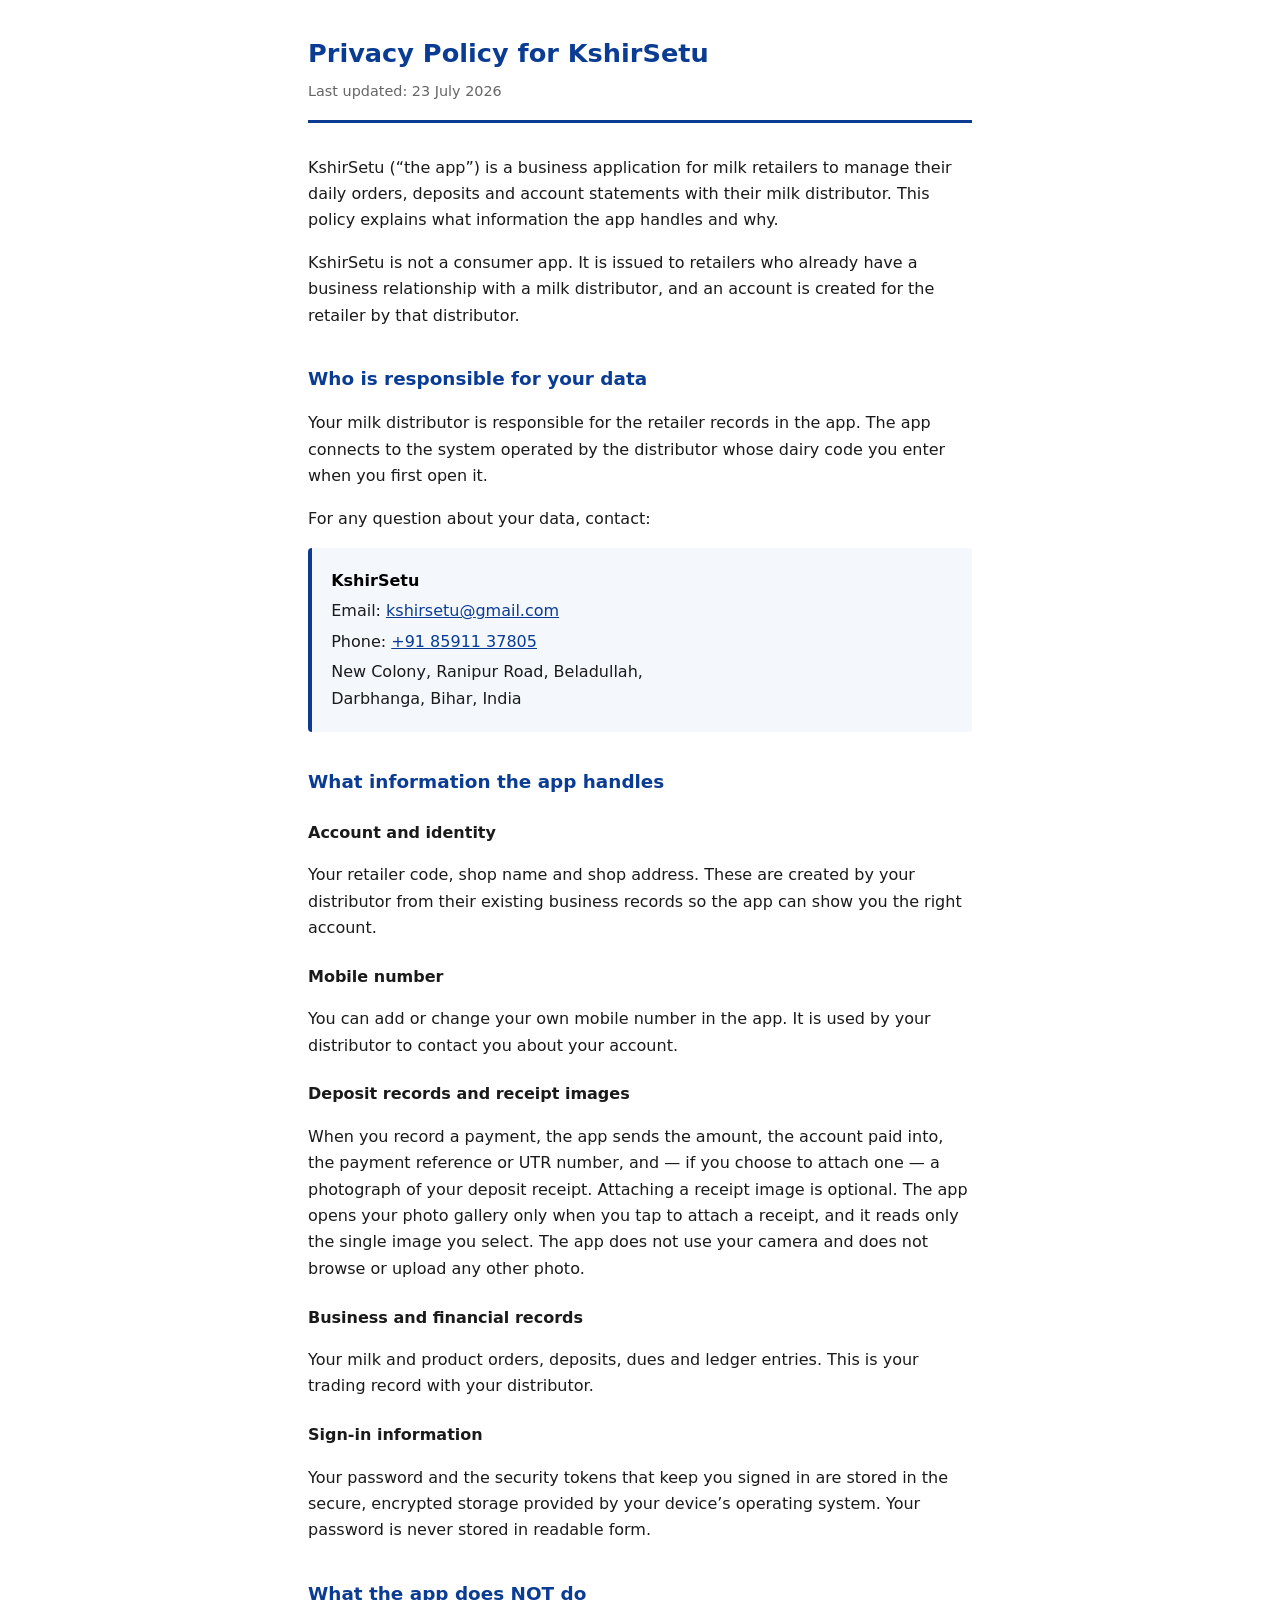
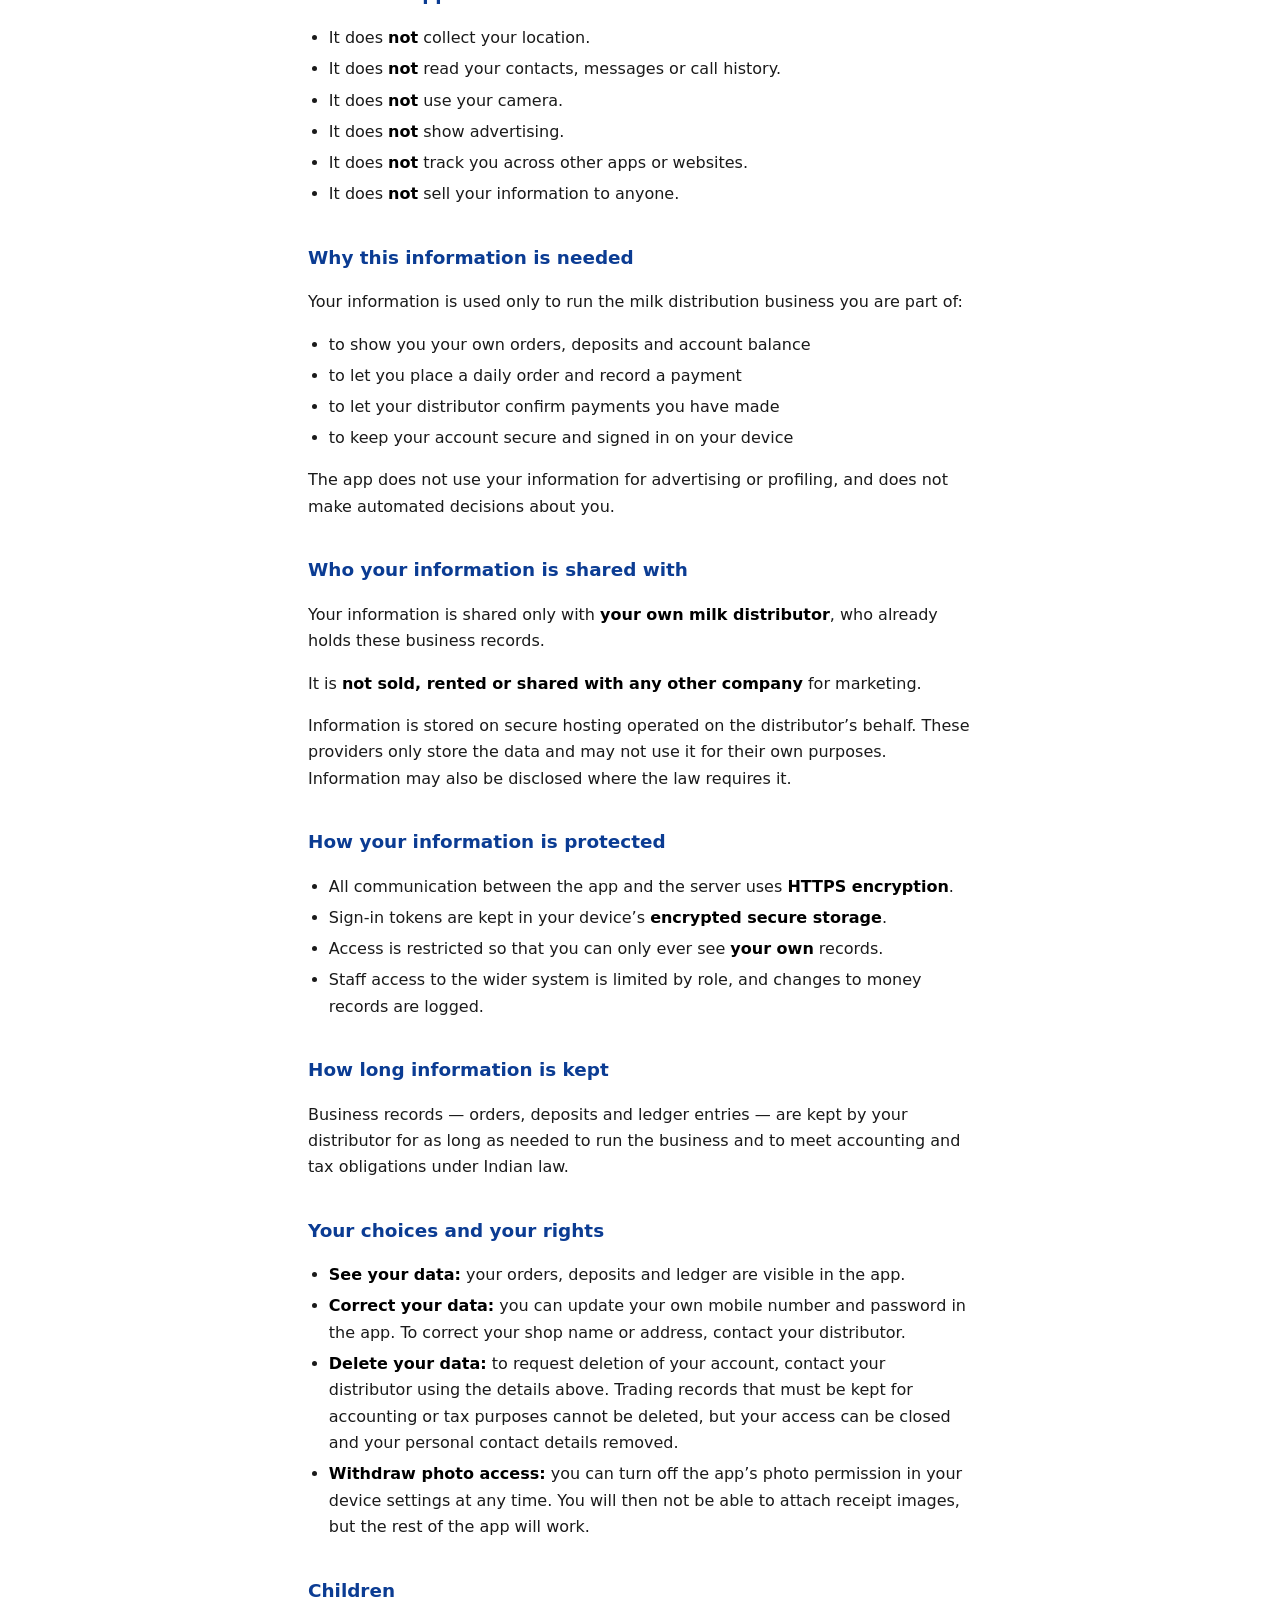
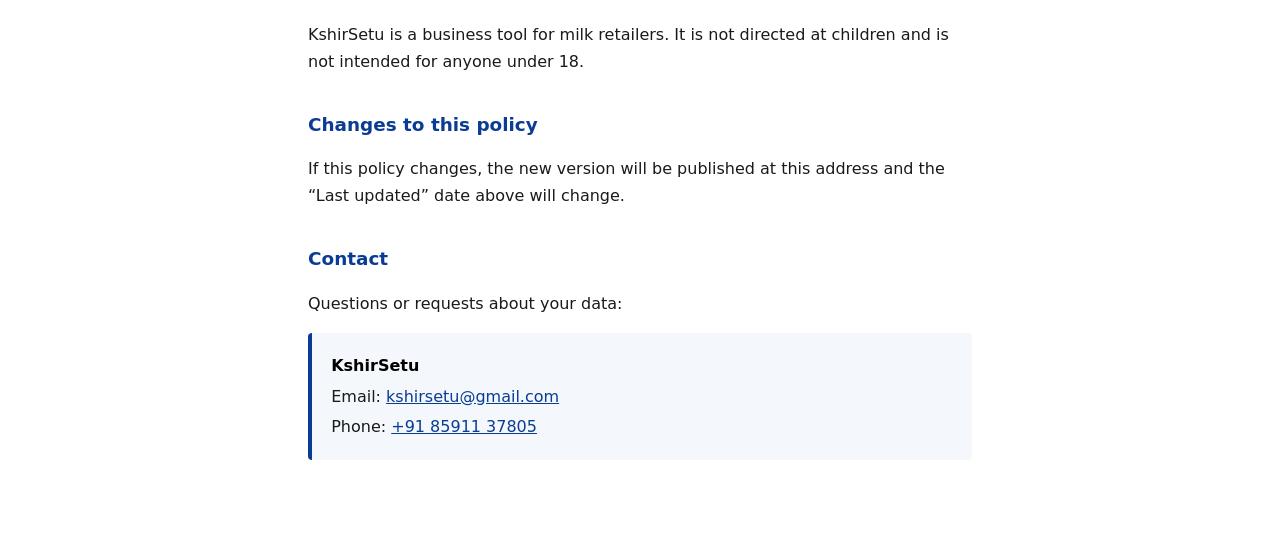
==== index.html @ b98e7941 "Publish the KshirSetu privacy policy and deletion page Play requires a publicly reachable privacy po" ====
<!doctype html>
<html lang="en">
<head>
<meta charset="utf-8">
<meta name="viewport" content="width=device-width, initial-scale=1">
<title>Privacy Policy — KshirSetu</title>
<style>
  :root { color-scheme: light dark; }
  * { box-sizing: border-box; }
  body {
    margin: 0 auto; padding: 2rem 1.25rem 5rem; max-width: 44rem;
    font: 16px/1.65 system-ui, -apple-system, "Segoe UI", Roboto, sans-serif;
    color: #1a1a1a; background: #fff;
  }
  header { border-bottom: 3px solid #0B3C93; padding-bottom: 1rem; margin-bottom: 2rem; }
  h1 { font-size: 1.6rem; margin: 0 0 .35rem; color: #0B3C93; }
  .updated { color: #666; font-size: .9rem; margin: 0; }
  h2 { font-size: 1.15rem; margin: 2.2rem 0 .6rem; color: #0B3C93; }
  h3 { font-size: 1rem; margin: 1.4rem 0 .3rem; }
  ul { padding-left: 1.3rem; }
  li { margin: .3rem 0; }
  .contact {
    background: #f4f8fd; border-left: 4px solid #0B3C93;
    padding: 1rem 1.2rem; margin: 1rem 0; border-radius: 4px;
  }
  .contact p { margin: .25rem 0; }
  a { color: #0B3C93; }
  strong { color: #000; }
  @media (prefers-color-scheme: dark) {
    body { color: #e6e6e6; background: #121212; }
    h1, h2 { color: #7fb0ff; }
    strong { color: #fff; }
    .contact { background: #182534; border-left-color: #7fb0ff; }
    .updated { color: #999; }
    a { color: #7fb0ff; }
  }
</style>
</head>
<body>

<header>
  <h1>Privacy Policy for KshirSetu</h1>
  <p class="updated">Last updated: 23 July 2026</p>
</header>

<p>KshirSetu (&ldquo;the app&rdquo;) is a business application for milk retailers to
manage their daily orders, deposits and account statements with their milk
distributor. This policy explains what information the app handles and why.</p>

<p>KshirSetu is not a consumer app. It is issued to retailers who already have a
business relationship with a milk distributor, and an account is created for the
retailer by that distributor.</p>

<h2>Who is responsible for your data</h2>

<p>Your milk distributor is responsible for the retailer records in the app. The
app connects to the system operated by the distributor whose dairy code you
enter when you first open it.</p>

<p>For any question about your data, contact:</p>

<div class="contact">
  <p><strong>KshirSetu</strong></p>
  <p>Email: <a href="mailto:kshirsetu@gmail.com">kshirsetu@gmail.com</a></p>
  <p>Phone: <a href="tel:+918591137805">+91 85911 37805</a></p>
  <p>New Colony, Ranipur Road, Beladullah,<br>Darbhanga, Bihar, India</p>
</div>

<h2>What information the app handles</h2>

<h3>Account and identity</h3>
<p>Your retailer code, shop name and shop address. These are created by your
distributor from their existing business records so the app can show you the
right account.</p>

<h3>Mobile number</h3>
<p>You can add or change your own mobile number in the app. It is used by your
distributor to contact you about your account.</p>

<h3>Deposit records and receipt images</h3>
<p>When you record a payment, the app sends the amount, the account paid into,
the payment reference or UTR number, and &mdash; if you choose to attach one
&mdash; a photograph of your deposit receipt. Attaching a receipt image is
optional. The app opens your photo gallery only when you tap to attach a
receipt, and it reads only the single image you select. The app does not use
your camera and does not browse or upload any other photo.</p>

<h3>Business and financial records</h3>
<p>Your milk and product orders, deposits, dues and ledger entries. This is your
trading record with your distributor.</p>

<h3>Sign-in information</h3>
<p>Your password and the security tokens that keep you signed in are stored in
the secure, encrypted storage provided by your device&rsquo;s operating system.
Your password is never stored in readable form.</p>

<h2>What the app does NOT do</h2>
<ul>
  <li>It does <strong>not</strong> collect your location.</li>
  <li>It does <strong>not</strong> read your contacts, messages or call history.</li>
  <li>It does <strong>not</strong> use your camera.</li>
  <li>It does <strong>not</strong> show advertising.</li>
  <li>It does <strong>not</strong> track you across other apps or websites.</li>
  <li>It does <strong>not</strong> sell your information to anyone.</li>
</ul>

<h2>Why this information is needed</h2>
<p>Your information is used only to run the milk distribution business you are
part of:</p>
<ul>
  <li>to show you your own orders, deposits and account balance</li>
  <li>to let you place a daily order and record a payment</li>
  <li>to let your distributor confirm payments you have made</li>
  <li>to keep your account secure and signed in on your device</li>
</ul>
<p>The app does not use your information for advertising or profiling, and does
not make automated decisions about you.</p>

<h2>Who your information is shared with</h2>
<p>Your information is shared only with <strong>your own milk
distributor</strong>, who already holds these business records.</p>
<p>It is <strong>not sold, rented or shared with any other company</strong> for
marketing.</p>
<p>Information is stored on secure hosting operated on the distributor&rsquo;s
behalf. These providers only store the data and may not use it for their own
purposes. Information may also be disclosed where the law requires it.</p>

<h2>How your information is protected</h2>
<ul>
  <li>All communication between the app and the server uses <strong>HTTPS
      encryption</strong>.</li>
  <li>Sign-in tokens are kept in your device&rsquo;s <strong>encrypted secure
      storage</strong>.</li>
  <li>Access is restricted so that you can only ever see <strong>your
      own</strong> records.</li>
  <li>Staff access to the wider system is limited by role, and changes to money
      records are logged.</li>
</ul>

<h2>How long information is kept</h2>
<p>Business records &mdash; orders, deposits and ledger entries &mdash; are kept
by your distributor for as long as needed to run the business and to meet
accounting and tax obligations under Indian law.</p>

<h2>Your choices and your rights</h2>
<ul>
  <li><strong>See your data:</strong> your orders, deposits and ledger are
      visible in the app.</li>
  <li><strong>Correct your data:</strong> you can update your own mobile number
      and password in the app. To correct your shop name or address, contact
      your distributor.</li>
  <li><strong>Delete your data:</strong> to request deletion of your account,
      contact your distributor using the details above. Trading records that
      must be kept for accounting or tax purposes cannot be deleted, but your
      access can be closed and your personal contact details removed.</li>
  <li><strong>Withdraw photo access:</strong> you can turn off the app&rsquo;s
      photo permission in your device settings at any time. You will then not be
      able to attach receipt images, but the rest of the app will work.</li>
</ul>

<h2>Children</h2>
<p>KshirSetu is a business tool for milk retailers. It is not directed at
children and is not intended for anyone under 18.</p>

<h2>Changes to this policy</h2>
<p>If this policy changes, the new version will be published at this address and
the &ldquo;Last updated&rdquo; date above will change.</p>

<h2>Contact</h2>
<p>Questions or requests about your data:</p>

<div class="contact">
  <p><strong>KshirSetu</strong></p>
  <p>Email: <a href="mailto:kshirsetu@gmail.com">kshirsetu@gmail.com</a></p>
  <p>Phone: <a href="tel:+918591137805">+91 85911 37805</a></p>
</div>

</body>
</html>
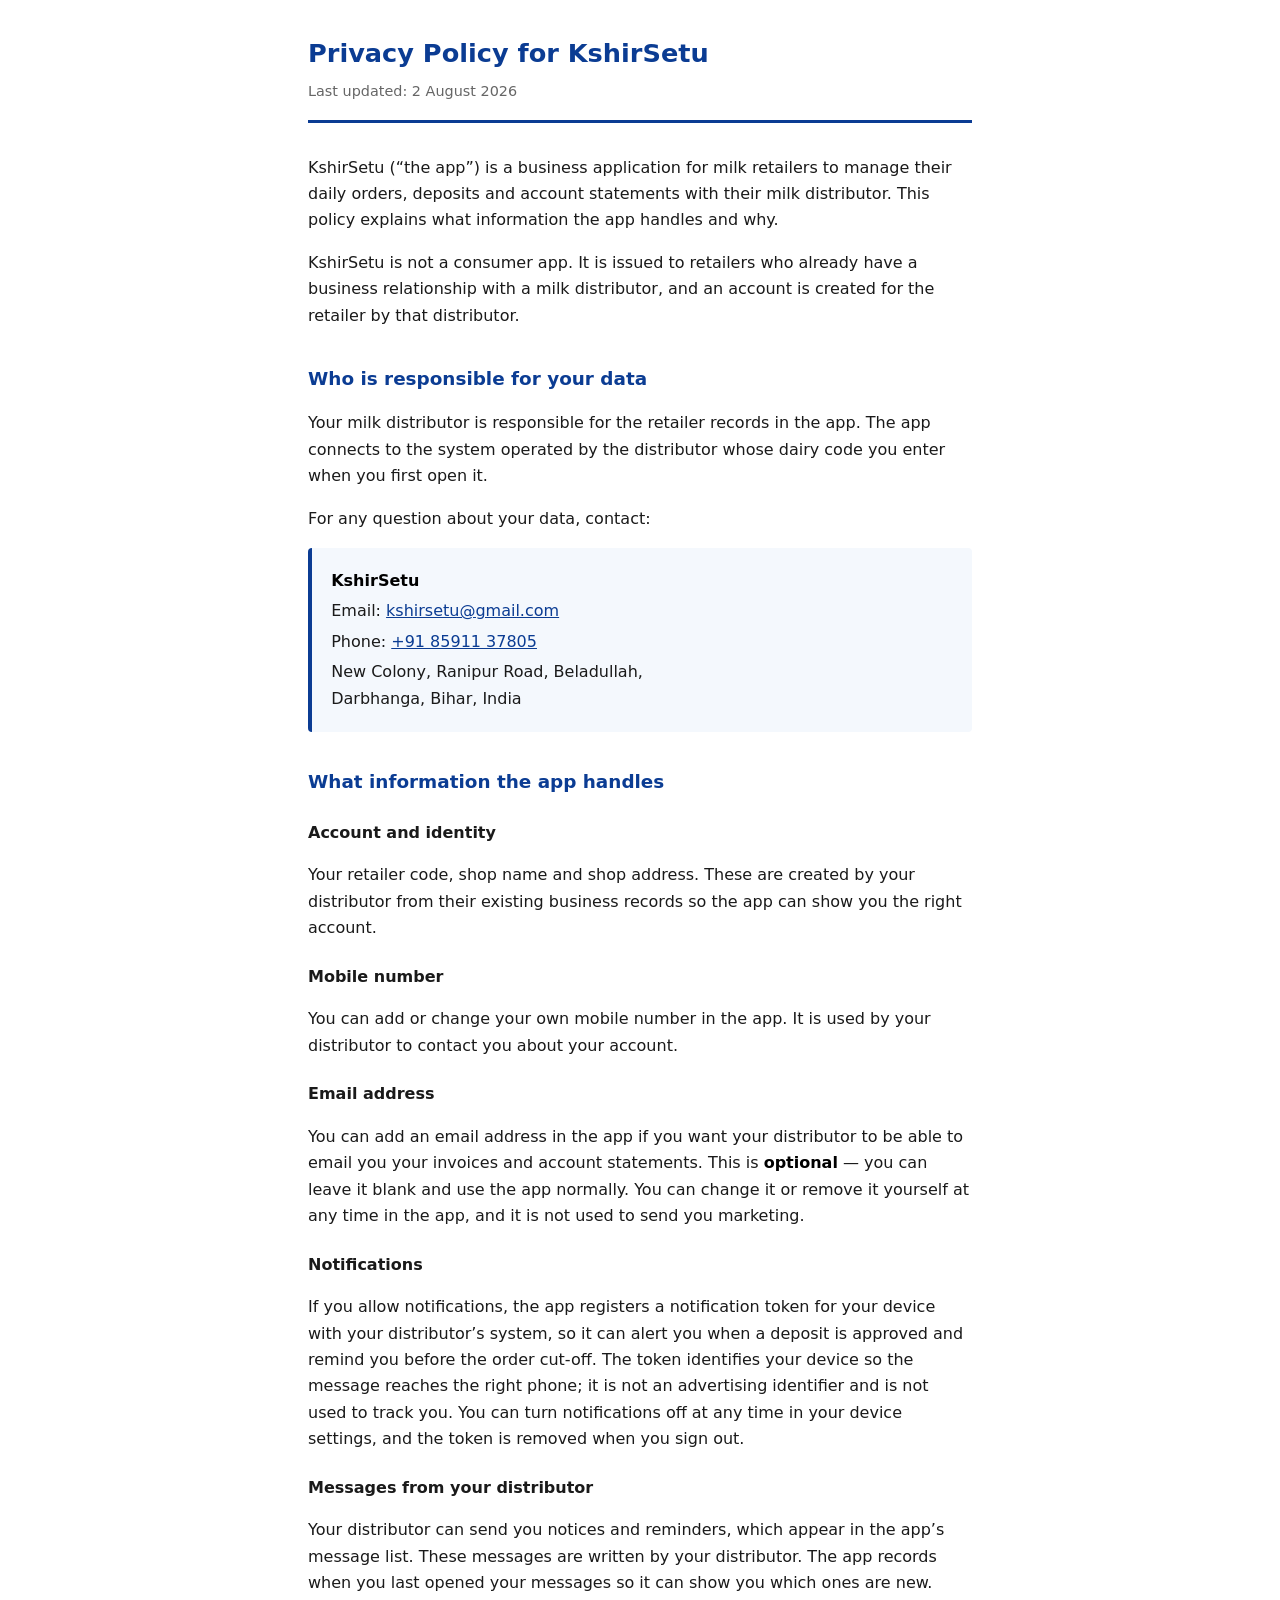
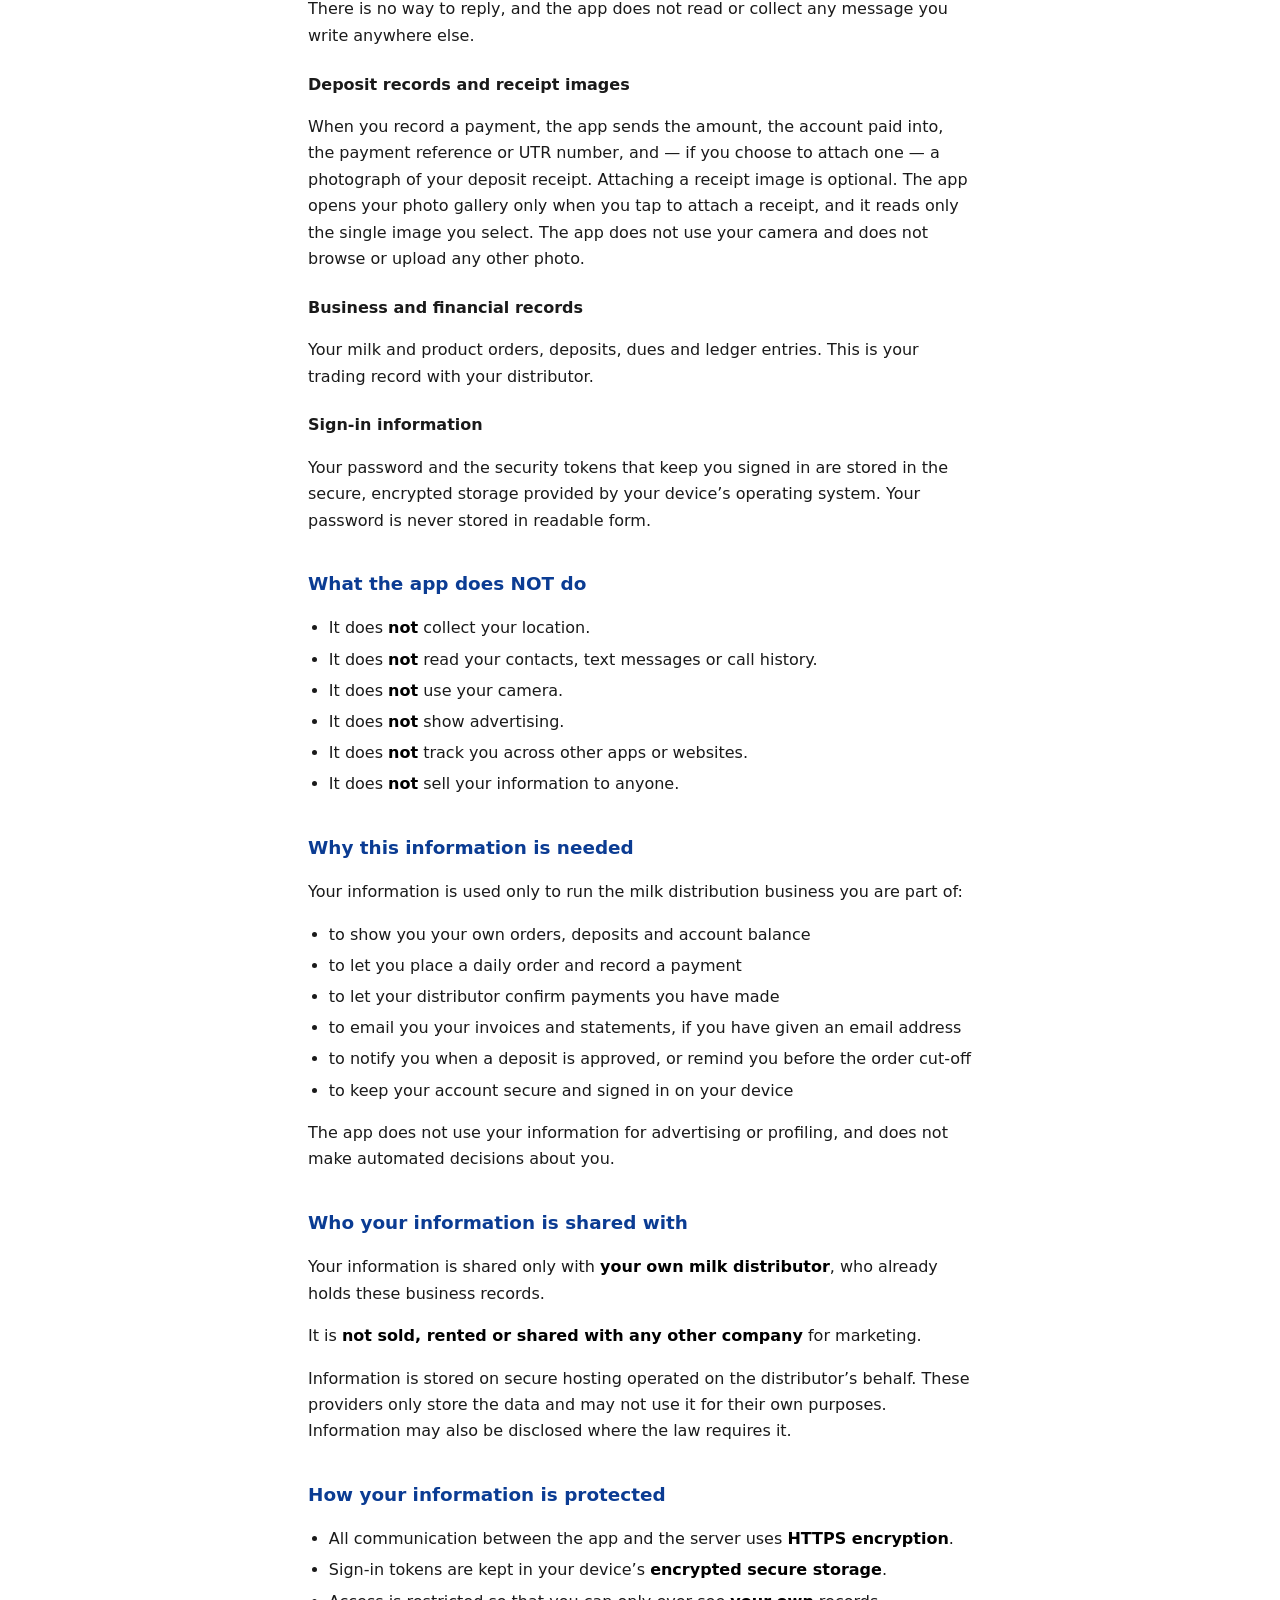
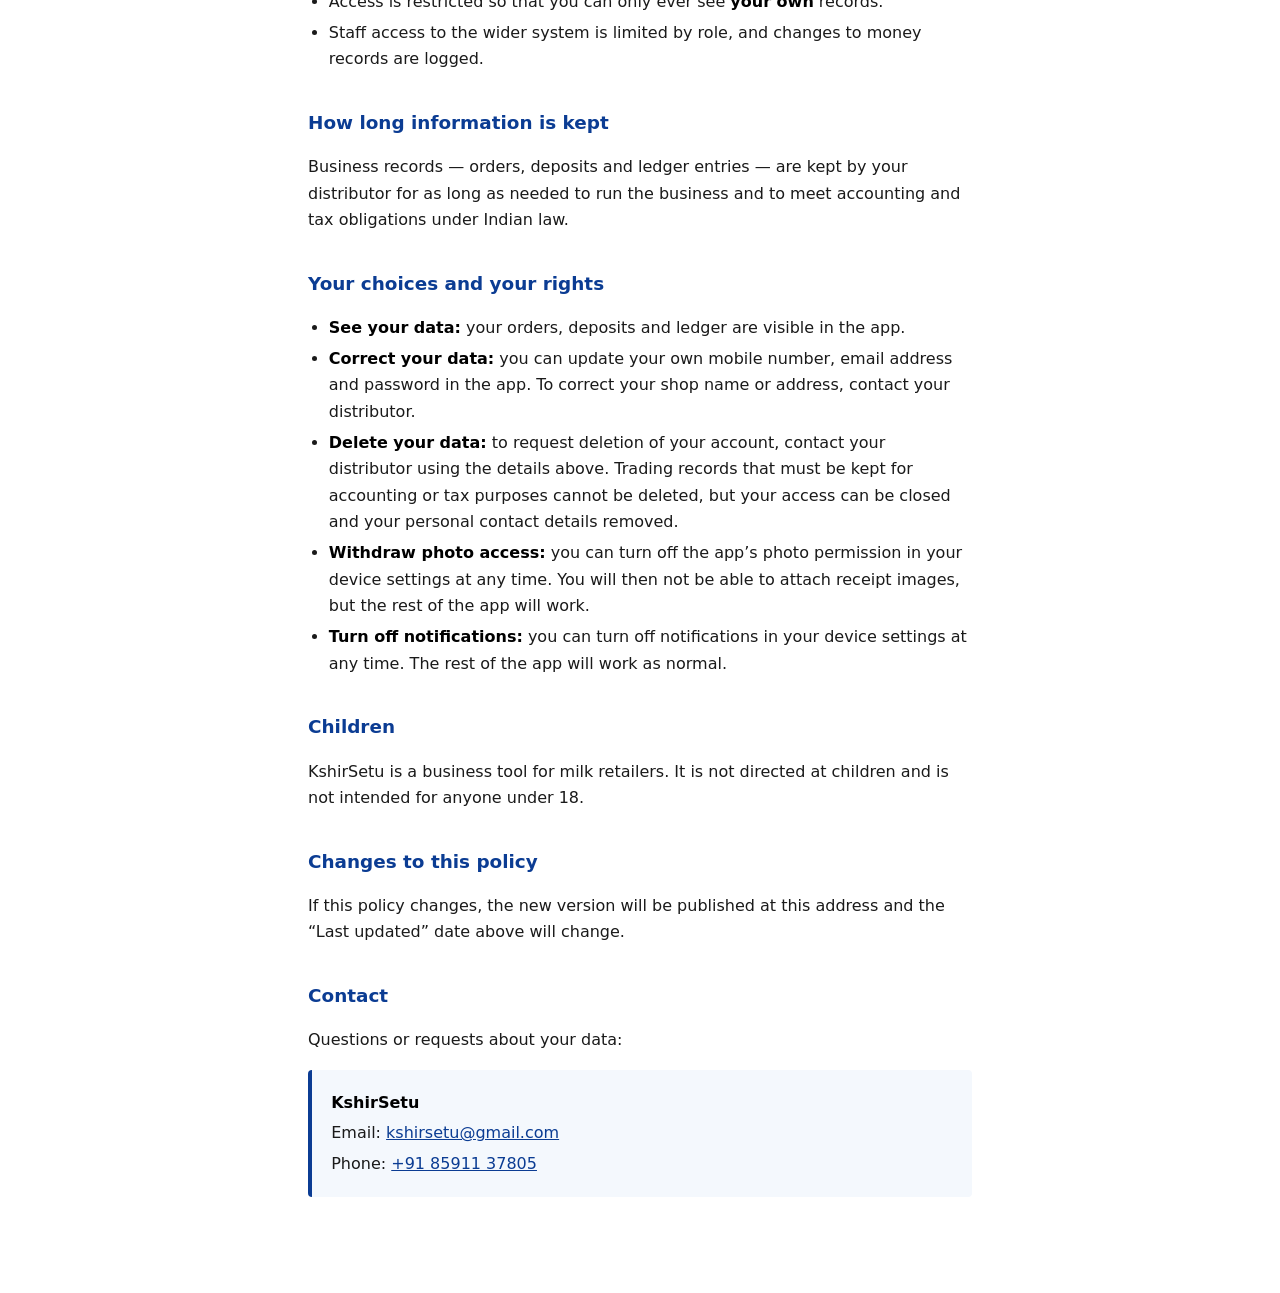
==== commit 999fbedb: "Declare email, notifications and the message list The policy was written on 23 July; email collectio" ====
--- a/index.html
+++ b/index.html
@@ -40,7 +40,7 @@
 
 <header>
   <h1>Privacy Policy for KshirSetu</h1>
-  <p class="updated">Last updated: 23 July 2026</p>
+  <p class="updated">Last updated: 2 August 2026</p>
 </header>
 
 <p>KshirSetu (&ldquo;the app&rdquo;) is a business application for milk retailers to
@@ -76,6 +76,28 @@
 <h3>Mobile number</h3>
 <p>You can add or change your own mobile number in the app. It is used by your
 distributor to contact you about your account.</p>
+
+<h3>Email address</h3>
+<p>You can add an email address in the app if you want your distributor to be
+able to email you your invoices and account statements. This is
+<strong>optional</strong> &mdash; you can leave it blank and use the app
+normally. You can change it or remove it yourself at any time in the app, and
+it is not used to send you marketing.</p>
+
+<h3>Notifications</h3>
+<p>If you allow notifications, the app registers a notification token for your
+device with your distributor&rsquo;s system, so it can alert you when a deposit
+is approved and remind you before the order cut-off. The token identifies your
+device so the message reaches the right phone; it is not an advertising
+identifier and is not used to track you. You can turn notifications off at any
+time in your device settings, and the token is removed when you sign out.</p>
+
+<h3>Messages from your distributor</h3>
+<p>Your distributor can send you notices and reminders, which appear in the
+app&rsquo;s message list. These messages are written by your distributor. The
+app records when you last opened your messages so it can show you which ones
+are new. There is no way to reply, and the app does not read or collect any
+message you write anywhere else.</p>
 
 <h3>Deposit records and receipt images</h3>
 <p>When you record a payment, the app sends the amount, the account paid into,
@@ -97,7 +119,8 @@
 <h2>What the app does NOT do</h2>
 <ul>
   <li>It does <strong>not</strong> collect your location.</li>
-  <li>It does <strong>not</strong> read your contacts, messages or call history.</li>
+  <li>It does <strong>not</strong> read your contacts, text messages or call
+      history.</li>
   <li>It does <strong>not</strong> use your camera.</li>
   <li>It does <strong>not</strong> show advertising.</li>
   <li>It does <strong>not</strong> track you across other apps or websites.</li>
@@ -111,6 +134,10 @@
   <li>to show you your own orders, deposits and account balance</li>
   <li>to let you place a daily order and record a payment</li>
   <li>to let your distributor confirm payments you have made</li>
+  <li>to email you your invoices and statements, if you have given an email
+      address</li>
+  <li>to notify you when a deposit is approved, or remind you before the order
+      cut-off</li>
   <li>to keep your account secure and signed in on your device</li>
 </ul>
 <p>The app does not use your information for advertising or profiling, and does
@@ -146,9 +173,9 @@
 <ul>
   <li><strong>See your data:</strong> your orders, deposits and ledger are
       visible in the app.</li>
-  <li><strong>Correct your data:</strong> you can update your own mobile number
-      and password in the app. To correct your shop name or address, contact
-      your distributor.</li>
+  <li><strong>Correct your data:</strong> you can update your own mobile number,
+      email address and password in the app. To correct your shop name or
+      address, contact your distributor.</li>
   <li><strong>Delete your data:</strong> to request deletion of your account,
       contact your distributor using the details above. Trading records that
       must be kept for accounting or tax purposes cannot be deleted, but your
@@ -156,6 +183,9 @@
   <li><strong>Withdraw photo access:</strong> you can turn off the app&rsquo;s
       photo permission in your device settings at any time. You will then not be
       able to attach receipt images, but the rest of the app will work.</li>
+  <li><strong>Turn off notifications:</strong> you can turn off notifications in
+      your device settings at any time. The rest of the app will work as
+      normal.</li>
 </ul>
 
 <h2>Children</h2>
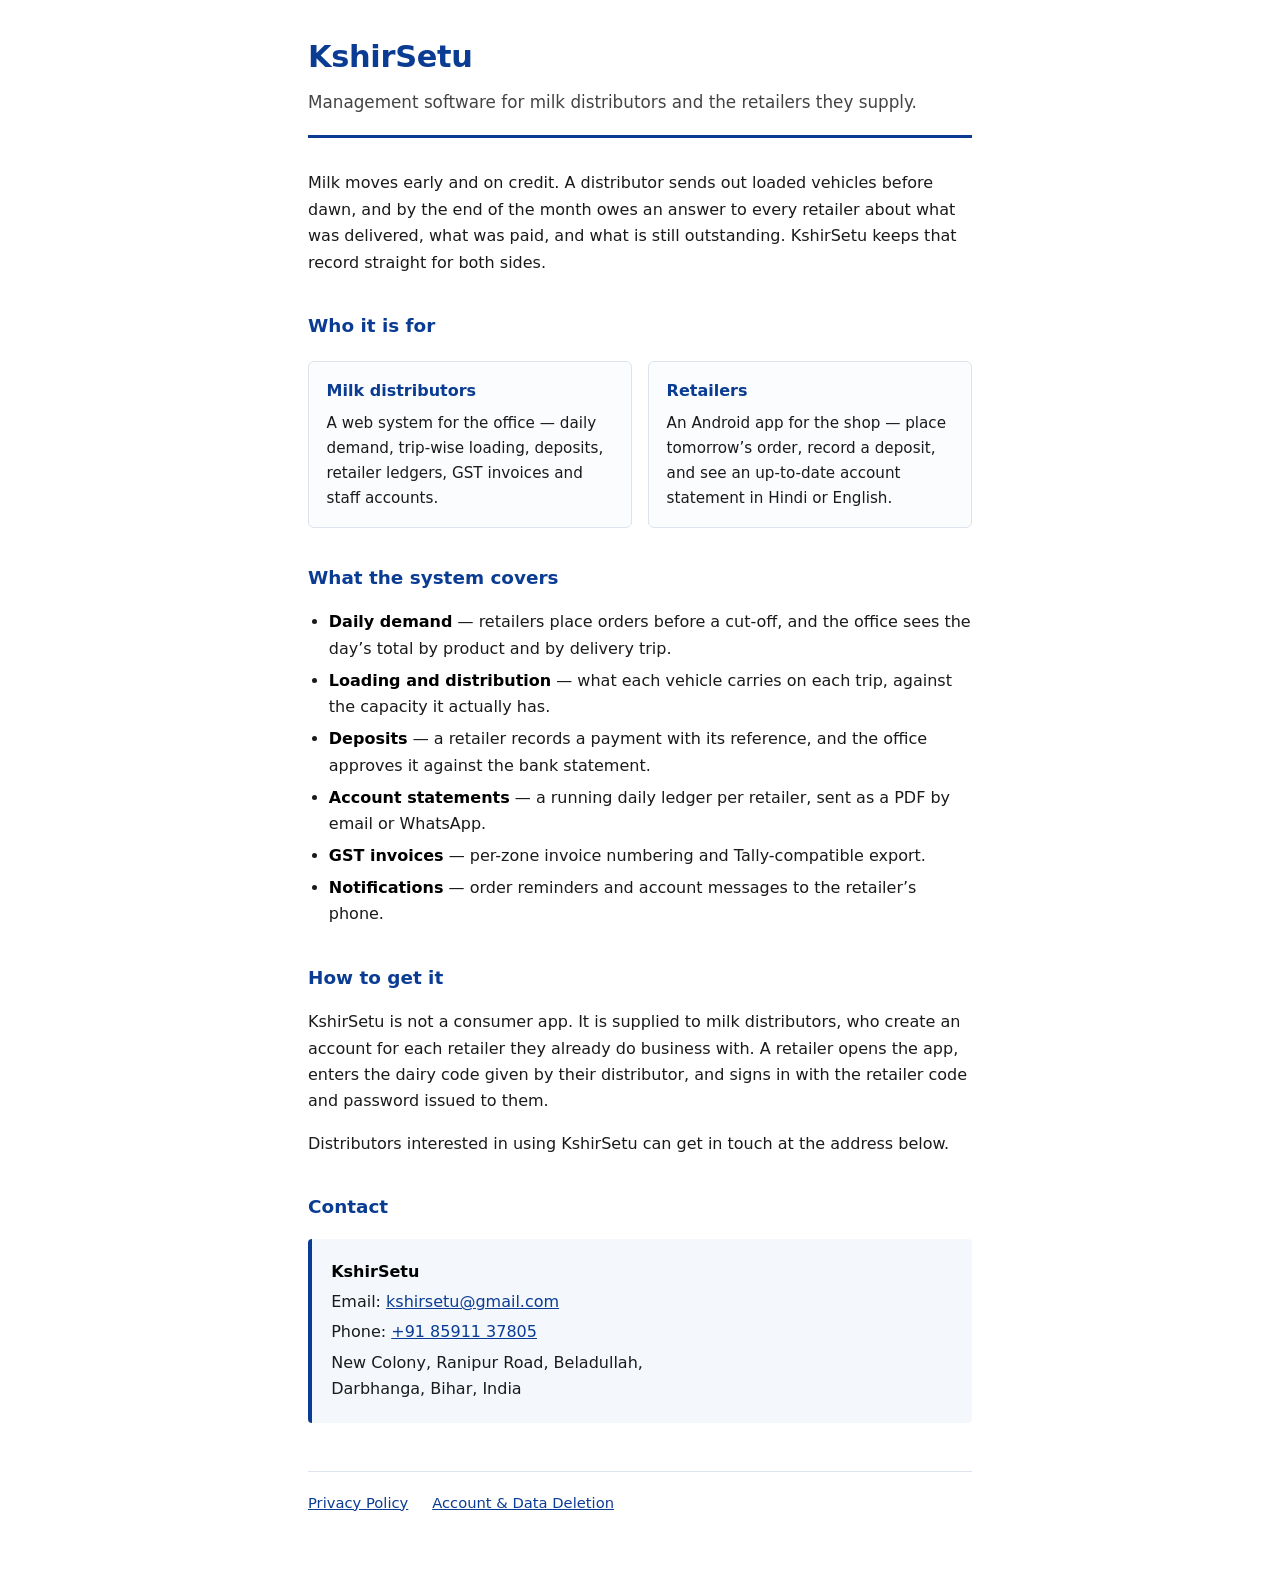
==== commit 4943b0fe: "Give KshirSetu a front door, and move the policy off the root Meta will not add a production phone n" ====
--- a/index.html
+++ b/index.html
@@ -3,7 +3,8 @@
 <head>
 <meta charset="utf-8">
 <meta name="viewport" content="width=device-width, initial-scale=1">
-<title>Privacy Policy — KshirSetu</title>
+<title>KshirSetu — Milk distribution management</title>
+<meta name="description" content="KshirSetu is management software for milk distributors and the retailers they supply — daily orders, deposits, account statements and GST invoices.">
 <style>
   :root { color-scheme: light dark; }
   * { box-sizing: border-box; }
@@ -12,13 +13,20 @@
     font: 16px/1.65 system-ui, -apple-system, "Segoe UI", Roboto, sans-serif;
     color: #1a1a1a; background: #fff;
   }
-  header { border-bottom: 3px solid #0B3C93; padding-bottom: 1rem; margin-bottom: 2rem; }
-  h1 { font-size: 1.6rem; margin: 0 0 .35rem; color: #0B3C93; }
-  .updated { color: #666; font-size: .9rem; margin: 0; }
+  header { border-bottom: 3px solid #0B3C93; padding-bottom: 1.2rem; margin-bottom: 2rem; }
+  h1 { font-size: 1.9rem; margin: 0 0 .4rem; color: #0B3C93; letter-spacing: -.01em; }
+  .tagline { color: #444; font-size: 1.05rem; margin: 0; }
   h2 { font-size: 1.15rem; margin: 2.2rem 0 .6rem; color: #0B3C93; }
-  h3 { font-size: 1rem; margin: 1.4rem 0 .3rem; }
   ul { padding-left: 1.3rem; }
-  li { margin: .3rem 0; }
+  li { margin: .35rem 0; }
+  .cards { display: grid; gap: 1rem; grid-template-columns: 1fr; margin: 1.2rem 0; }
+  @media (min-width: 34rem) { .cards { grid-template-columns: 1fr 1fr; } }
+  .card {
+    border: 1px solid #dde4ee; border-radius: 6px;
+    padding: 1rem 1.1rem; background: #fbfcfe;
+  }
+  .card h3 { margin: 0 0 .4rem; font-size: 1rem; color: #0B3C93; }
+  .card p { margin: 0; font-size: .95rem; }
   .contact {
     background: #f4f8fd; border-left: 4px solid #0B3C93;
     padding: 1rem 1.2rem; margin: 1rem 0; border-radius: 4px;
@@ -26,12 +34,20 @@
   .contact p { margin: .25rem 0; }
   a { color: #0B3C93; }
   strong { color: #000; }
+  footer {
+    margin-top: 3rem; padding-top: 1.2rem; border-top: 1px solid #dde4ee;
+    font-size: .92rem; color: #666;
+  }
+  footer a { margin-right: 1.2rem; }
   @media (prefers-color-scheme: dark) {
     body { color: #e6e6e6; background: #121212; }
     h1, h2 { color: #7fb0ff; }
+    .tagline { color: #bbb; }
     strong { color: #fff; }
     .contact { background: #182534; border-left-color: #7fb0ff; }
-    .updated { color: #999; }
+    .card { background: #171b21; border-color: #2b3440; }
+    .card h3 { color: #7fb0ff; }
+    footer { border-top-color: #2b3440; color: #999; }
     a { color: #7fb0ff; }
   }
 </style>
@@ -39,25 +55,52 @@
 <body>
 
 <header>
-  <h1>Privacy Policy for KshirSetu</h1>
-  <p class="updated">Last updated: 2 August 2026</p>
+  <h1>KshirSetu</h1>
+  <p class="tagline">Management software for milk distributors and the retailers they supply.</p>
 </header>
 
-<p>KshirSetu (&ldquo;the app&rdquo;) is a business application for milk retailers to
-manage their daily orders, deposits and account statements with their milk
-distributor. This policy explains what information the app handles and why.</p>
+<p>Milk moves early and on credit. A distributor sends out loaded vehicles before
+dawn, and by the end of the month owes an answer to every retailer about what was
+delivered, what was paid, and what is still outstanding. KshirSetu keeps that
+record straight for both sides.</p>
 
-<p>KshirSetu is not a consumer app. It is issued to retailers who already have a
-business relationship with a milk distributor, and an account is created for the
-retailer by that distributor.</p>
+<h2>Who it is for</h2>
 
-<h2>Who is responsible for your data</h2>
+<div class="cards">
+  <div class="card">
+    <h3>Milk distributors</h3>
+    <p>A web system for the office — daily demand, trip-wise loading, deposits,
+    retailer ledgers, GST invoices and staff accounts.</p>
+  </div>
+  <div class="card">
+    <h3>Retailers</h3>
+    <p>An Android app for the shop — place tomorrow&rsquo;s order, record a deposit,
+    and see an up-to-date account statement in Hindi or English.</p>
+  </div>
+</div>
 
-<p>Your milk distributor is responsible for the retailer records in the app. The
-app connects to the system operated by the distributor whose dairy code you
-enter when you first open it.</p>
+<h2>What the system covers</h2>
 
-<p>For any question about your data, contact:</p>
+<ul>
+  <li><strong>Daily demand</strong> — retailers place orders before a cut-off, and the office sees the day&rsquo;s total by product and by delivery trip.</li>
+  <li><strong>Loading and distribution</strong> — what each vehicle carries on each trip, against the capacity it actually has.</li>
+  <li><strong>Deposits</strong> — a retailer records a payment with its reference, and the office approves it against the bank statement.</li>
+  <li><strong>Account statements</strong> — a running daily ledger per retailer, sent as a PDF by email or WhatsApp.</li>
+  <li><strong>GST invoices</strong> — per-zone invoice numbering and Tally-compatible export.</li>
+  <li><strong>Notifications</strong> — order reminders and account messages to the retailer&rsquo;s phone.</li>
+</ul>
+
+<h2>How to get it</h2>
+
+<p>KshirSetu is not a consumer app. It is supplied to milk distributors, who
+create an account for each retailer they already do business with. A retailer
+opens the app, enters the dairy code given by their distributor, and signs in
+with the retailer code and password issued to them.</p>
+
+<p>Distributors interested in using KshirSetu can get in touch at the address
+below.</p>
+
+<h2>Contact</h2>
 
 <div class="contact">
   <p><strong>KshirSetu</strong></p>
@@ -66,144 +109,10 @@
   <p>New Colony, Ranipur Road, Beladullah,<br>Darbhanga, Bihar, India</p>
 </div>
 
-<h2>What information the app handles</h2>
-
-<h3>Account and identity</h3>
-<p>Your retailer code, shop name and shop address. These are created by your
-distributor from their existing business records so the app can show you the
-right account.</p>
-
-<h3>Mobile number</h3>
-<p>You can add or change your own mobile number in the app. It is used by your
-distributor to contact you about your account.</p>
-
-<h3>Email address</h3>
-<p>You can add an email address in the app if you want your distributor to be
-able to email you your invoices and account statements. This is
-<strong>optional</strong> &mdash; you can leave it blank and use the app
-normally. You can change it or remove it yourself at any time in the app, and
-it is not used to send you marketing.</p>
-
-<h3>Notifications</h3>
-<p>If you allow notifications, the app registers a notification token for your
-device with your distributor&rsquo;s system, so it can alert you when a deposit
-is approved and remind you before the order cut-off. The token identifies your
-device so the message reaches the right phone; it is not an advertising
-identifier and is not used to track you. You can turn notifications off at any
-time in your device settings, and the token is removed when you sign out.</p>
-
-<h3>Messages from your distributor</h3>
-<p>Your distributor can send you notices and reminders, which appear in the
-app&rsquo;s message list. These messages are written by your distributor. The
-app records when you last opened your messages so it can show you which ones
-are new. There is no way to reply, and the app does not read or collect any
-message you write anywhere else.</p>
-
-<h3>Deposit records and receipt images</h3>
-<p>When you record a payment, the app sends the amount, the account paid into,
-the payment reference or UTR number, and &mdash; if you choose to attach one
-&mdash; a photograph of your deposit receipt. Attaching a receipt image is
-optional. The app opens your photo gallery only when you tap to attach a
-receipt, and it reads only the single image you select. The app does not use
-your camera and does not browse or upload any other photo.</p>
-
-<h3>Business and financial records</h3>
-<p>Your milk and product orders, deposits, dues and ledger entries. This is your
-trading record with your distributor.</p>
-
-<h3>Sign-in information</h3>
-<p>Your password and the security tokens that keep you signed in are stored in
-the secure, encrypted storage provided by your device&rsquo;s operating system.
-Your password is never stored in readable form.</p>
-
-<h2>What the app does NOT do</h2>
-<ul>
-  <li>It does <strong>not</strong> collect your location.</li>
-  <li>It does <strong>not</strong> read your contacts, text messages or call
-      history.</li>
-  <li>It does <strong>not</strong> use your camera.</li>
-  <li>It does <strong>not</strong> show advertising.</li>
-  <li>It does <strong>not</strong> track you across other apps or websites.</li>
-  <li>It does <strong>not</strong> sell your information to anyone.</li>
-</ul>
-
-<h2>Why this information is needed</h2>
-<p>Your information is used only to run the milk distribution business you are
-part of:</p>
-<ul>
-  <li>to show you your own orders, deposits and account balance</li>
-  <li>to let you place a daily order and record a payment</li>
-  <li>to let your distributor confirm payments you have made</li>
-  <li>to email you your invoices and statements, if you have given an email
-      address</li>
-  <li>to notify you when a deposit is approved, or remind you before the order
-      cut-off</li>
-  <li>to keep your account secure and signed in on your device</li>
-</ul>
-<p>The app does not use your information for advertising or profiling, and does
-not make automated decisions about you.</p>
-
-<h2>Who your information is shared with</h2>
-<p>Your information is shared only with <strong>your own milk
-distributor</strong>, who already holds these business records.</p>
-<p>It is <strong>not sold, rented or shared with any other company</strong> for
-marketing.</p>
-<p>Information is stored on secure hosting operated on the distributor&rsquo;s
-behalf. These providers only store the data and may not use it for their own
-purposes. Information may also be disclosed where the law requires it.</p>
-
-<h2>How your information is protected</h2>
-<ul>
-  <li>All communication between the app and the server uses <strong>HTTPS
-      encryption</strong>.</li>
-  <li>Sign-in tokens are kept in your device&rsquo;s <strong>encrypted secure
-      storage</strong>.</li>
-  <li>Access is restricted so that you can only ever see <strong>your
-      own</strong> records.</li>
-  <li>Staff access to the wider system is limited by role, and changes to money
-      records are logged.</li>
-</ul>
-
-<h2>How long information is kept</h2>
-<p>Business records &mdash; orders, deposits and ledger entries &mdash; are kept
-by your distributor for as long as needed to run the business and to meet
-accounting and tax obligations under Indian law.</p>
-
-<h2>Your choices and your rights</h2>
-<ul>
-  <li><strong>See your data:</strong> your orders, deposits and ledger are
-      visible in the app.</li>
-  <li><strong>Correct your data:</strong> you can update your own mobile number,
-      email address and password in the app. To correct your shop name or
-      address, contact your distributor.</li>
-  <li><strong>Delete your data:</strong> to request deletion of your account,
-      contact your distributor using the details above. Trading records that
-      must be kept for accounting or tax purposes cannot be deleted, but your
-      access can be closed and your personal contact details removed.</li>
-  <li><strong>Withdraw photo access:</strong> you can turn off the app&rsquo;s
-      photo permission in your device settings at any time. You will then not be
-      able to attach receipt images, but the rest of the app will work.</li>
-  <li><strong>Turn off notifications:</strong> you can turn off notifications in
-      your device settings at any time. The rest of the app will work as
-      normal.</li>
-</ul>
-
-<h2>Children</h2>
-<p>KshirSetu is a business tool for milk retailers. It is not directed at
-children and is not intended for anyone under 18.</p>
-
-<h2>Changes to this policy</h2>
-<p>If this policy changes, the new version will be published at this address and
-the &ldquo;Last updated&rdquo; date above will change.</p>
-
-<h2>Contact</h2>
-<p>Questions or requests about your data:</p>
-
-<div class="contact">
-  <p><strong>KshirSetu</strong></p>
-  <p>Email: <a href="mailto:kshirsetu@gmail.com">kshirsetu@gmail.com</a></p>
-  <p>Phone: <a href="tel:+918591137805">+91 85911 37805</a></p>
-</div>
+<footer>
+  <a href="./privacy.html">Privacy Policy</a>
+  <a href="./delete-account.html">Account &amp; Data Deletion</a>
+</footer>
 
 </body>
 </html>
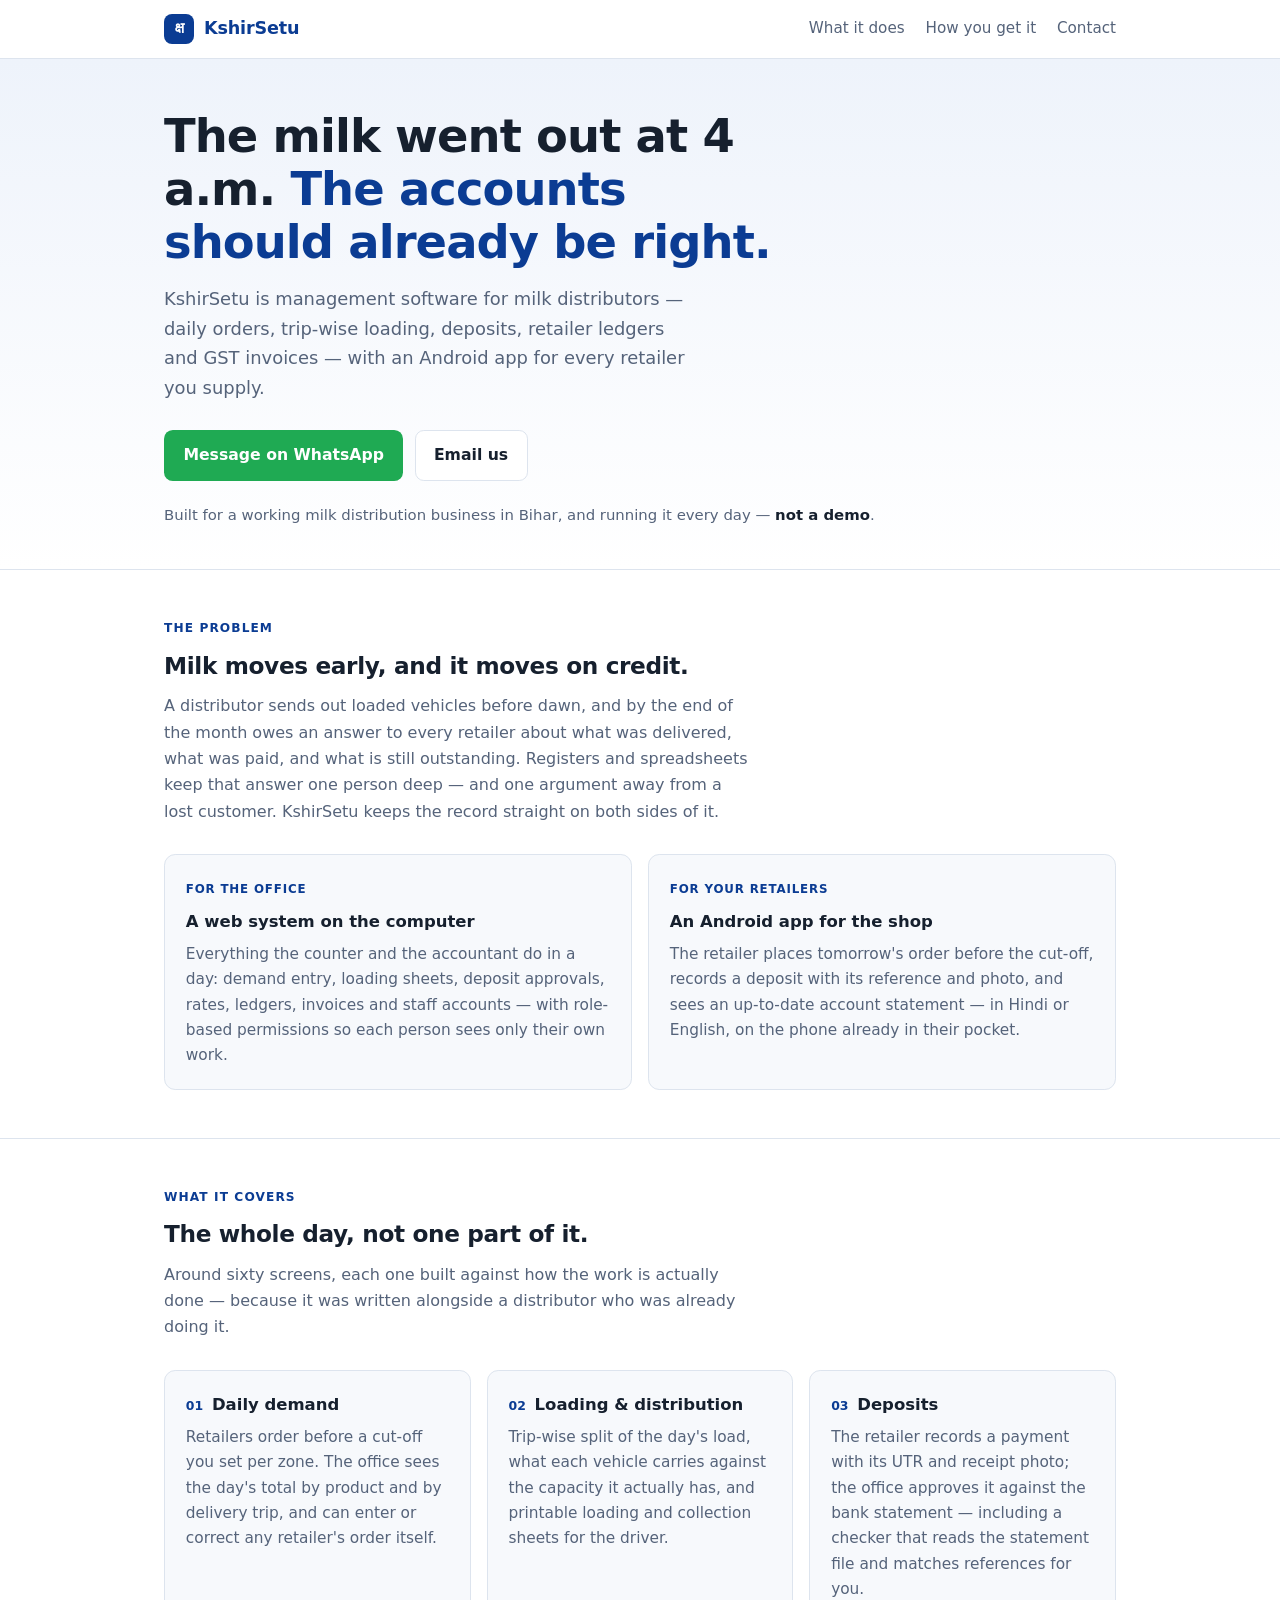
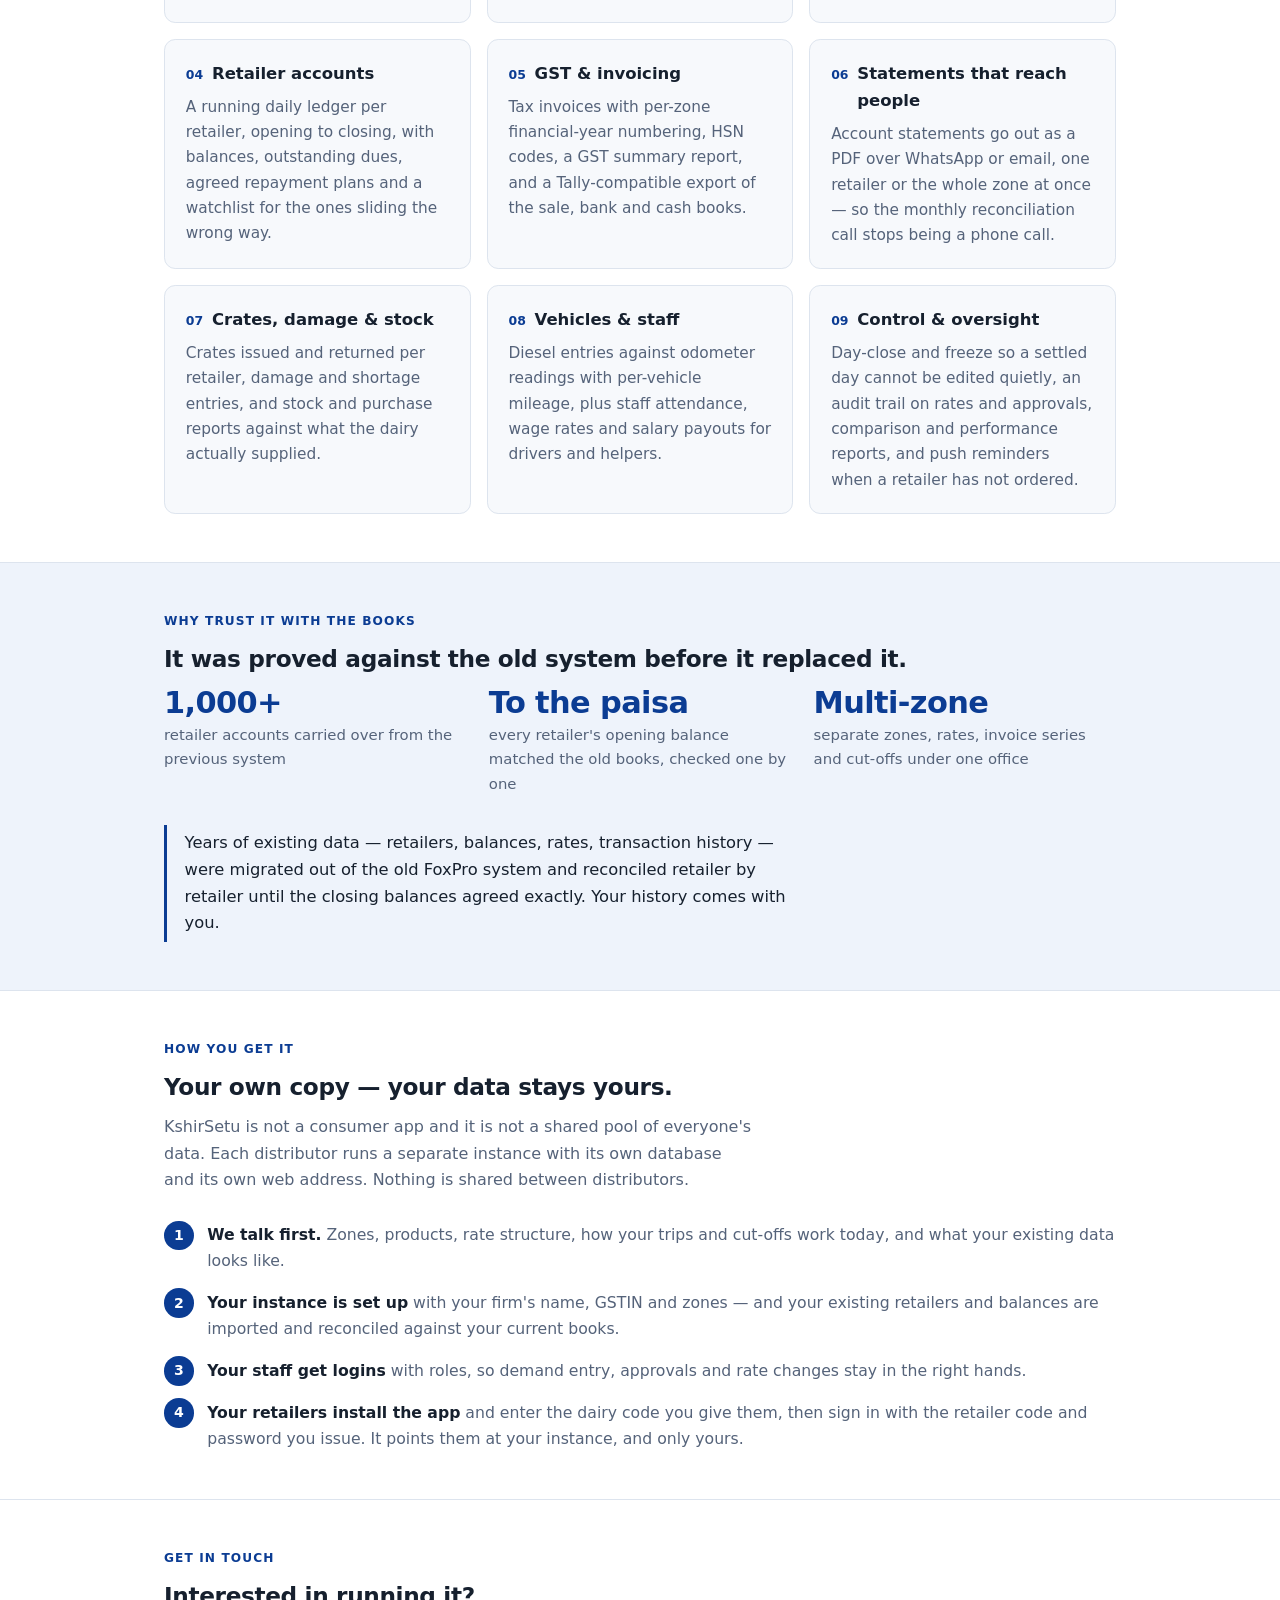
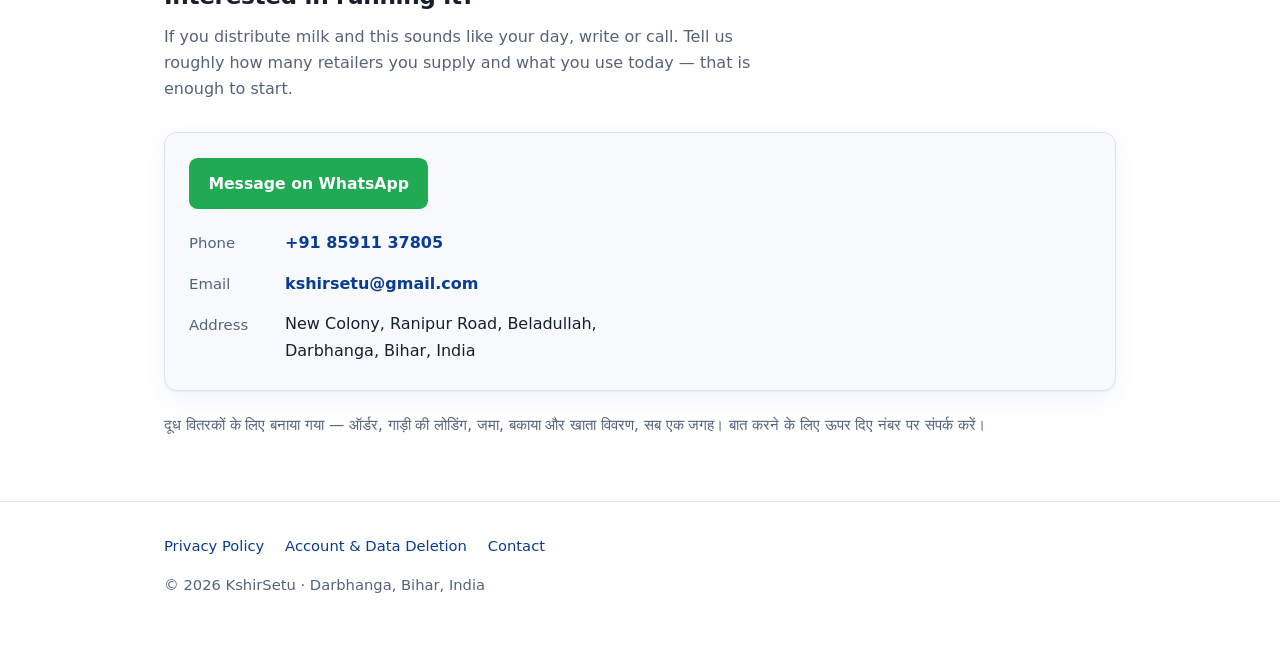
==== commit 1822f1d0: "Turn the front door into a site that can sell the software The page said what KshirSetu is; it did n" ====
--- a/index.html
+++ b/index.html
@@ -3,115 +3,386 @@
 <head>
 <meta charset="utf-8">
 <meta name="viewport" content="width=device-width, initial-scale=1">
-<title>KshirSetu — Milk distribution management</title>
-<meta name="description" content="KshirSetu is management software for milk distributors and the retailers they supply — daily orders, deposits, account statements and GST invoices.">
+<title>KshirSetu — Software for milk distributors</title>
+<meta name="description" content="KshirSetu is management software for milk distributors and the retailers they supply — daily orders, trip loading, deposits, retailer ledgers, GST invoices and an Android app for the shop.">
+<link rel="canonical" href="https://kshirsetu.in/">
+<meta property="og:title" content="KshirSetu — Software for milk distributors">
+<meta property="og:description" content="Daily orders, trip loading, deposits, retailer ledgers and GST invoices — with an Android app for the retailers you supply.">
+<meta property="og:type" content="website">
+<meta property="og:url" content="https://kshirsetu.in/">
+<meta name="theme-color" content="#0B3C93">
 <style>
-  :root { color-scheme: light dark; }
+  :root {
+    color-scheme: light dark;
+    --blue: #0B3C93;
+    --blue-soft: #1a5bc4;
+    --ink: #16202e;
+    --muted: #55637a;
+    --line: #dde4ee;
+    --bg: #ffffff;
+    --panel: #f7f9fc;
+    --panel-2: #eef3fb;
+    --accent: #0f8a5f;
+    --shadow: 0 1px 2px rgba(11,60,147,.06), 0 8px 24px rgba(11,60,147,.06);
+  }
+  @media (prefers-color-scheme: dark) {
+    :root {
+      --blue: #7fb0ff;
+      --blue-soft: #9dc4ff;
+      --ink: #e7ecf3;
+      --muted: #9fadc2;
+      --line: #26303d;
+      --bg: #0f1319;
+      --panel: #151b23;
+      --panel-2: #18222f;
+      --accent: #4bd39a;
+      --shadow: 0 1px 2px rgba(0,0,0,.4), 0 8px 24px rgba(0,0,0,.35);
+    }
+  }
   * { box-sizing: border-box; }
+  html { scroll-behavior: smooth; }
   body {
-    margin: 0 auto; padding: 2rem 1.25rem 5rem; max-width: 44rem;
-    font: 16px/1.65 system-ui, -apple-system, "Segoe UI", Roboto, sans-serif;
-    color: #1a1a1a; background: #fff;
-  }
-  header { border-bottom: 3px solid #0B3C93; padding-bottom: 1.2rem; margin-bottom: 2rem; }
-  h1 { font-size: 1.9rem; margin: 0 0 .4rem; color: #0B3C93; letter-spacing: -.01em; }
-  .tagline { color: #444; font-size: 1.05rem; margin: 0; }
-  h2 { font-size: 1.15rem; margin: 2.2rem 0 .6rem; color: #0B3C93; }
-  ul { padding-left: 1.3rem; }
-  li { margin: .35rem 0; }
-  .cards { display: grid; gap: 1rem; grid-template-columns: 1fr; margin: 1.2rem 0; }
-  @media (min-width: 34rem) { .cards { grid-template-columns: 1fr 1fr; } }
+    margin: 0;
+    font: 16px/1.65 system-ui, -apple-system, "Segoe UI", Roboto, "Noto Sans", sans-serif;
+    color: var(--ink); background: var(--bg);
+    -webkit-text-size-adjust: 100%;
+  }
+  .wrap { max-width: 62rem; margin: 0 auto; padding: 0 1.25rem; }
+  a { color: var(--blue); }
+
+  /* ---------- top bar ---------- */
+  .topbar {
+    border-bottom: 1px solid var(--line);
+    background: var(--bg);
+    position: sticky; top: 0; z-index: 10;
+  }
+  .topbar .wrap {
+    display: flex; align-items: center; justify-content: space-between;
+    gap: 1rem; padding-top: .85rem; padding-bottom: .85rem;
+  }
+  .brand { display: flex; align-items: center; gap: .6rem; font-weight: 700; color: var(--blue); font-size: 1.1rem; letter-spacing: -.01em; }
+  .brand .mark {
+    width: 1.9rem; height: 1.9rem; border-radius: .5rem; flex: none;
+    background: var(--blue); color: #fff; display: grid; place-items: center;
+    font-size: .95rem; font-weight: 700;
+  }
+  @media (prefers-color-scheme: dark) { .brand .mark { color: #0f1319; } }
+  .topbar nav { display: flex; gap: 1.3rem; font-size: .95rem; }
+  .topbar nav a { color: var(--muted); text-decoration: none; }
+  .topbar nav a:hover { color: var(--blue); }
+  .topbar nav .nav-hide { display: none; }
+  @media (min-width: 44rem) { .topbar nav .nav-hide { display: inline; } }
+
+  /* ---------- hero ---------- */
+  .hero { padding: 3.2rem 0 2.6rem; border-bottom: 1px solid var(--line); background: linear-gradient(180deg, var(--panel-2), var(--bg)); }
+  .hero h1 {
+    font-size: clamp(1.9rem, 5.2vw, 2.9rem); line-height: 1.15;
+    margin: 0 0 .9rem; letter-spacing: -.02em; color: var(--ink); max-width: 20ch;
+  }
+  .hero h1 em { font-style: normal; color: var(--blue); }
+  .hero .lede { font-size: 1.12rem; color: var(--muted); margin: 0 0 1.7rem; max-width: 46ch; }
+  .cta { display: flex; flex-wrap: wrap; gap: .7rem; }
+  .btn {
+    display: inline-flex; align-items: center; gap: .5rem;
+    padding: .72rem 1.15rem; border-radius: .55rem;
+    font-weight: 600; font-size: .98rem; text-decoration: none;
+    border: 1px solid transparent;
+  }
+  .btn-wa { background: #1faa53; color: #fff; }
+  .btn-wa:hover { background: #189146; }
+  .btn-ghost { border-color: var(--line); color: var(--ink); background: var(--bg); }
+  .btn-ghost:hover { border-color: var(--blue); color: var(--blue); }
+  .hero .note { margin: 1.4rem 0 0; font-size: .93rem; color: var(--muted); }
+  .hero .note b { color: var(--ink); font-weight: 600; }
+
+  /* ---------- sections ---------- */
+  section { padding: 3rem 0; border-bottom: 1px solid var(--line); scroll-margin-top: 3.6rem; }
+  h2 { font-size: 1.45rem; margin: 0 0 .5rem; letter-spacing: -.015em; color: var(--ink); }
+  .sub { color: var(--muted); margin: 0 0 1.8rem; max-width: 58ch; }
+  .eyebrow {
+    text-transform: uppercase; letter-spacing: .09em; font-size: .76rem;
+    font-weight: 700; color: var(--blue); margin: 0 0 .55rem;
+  }
+
+  .two { display: grid; gap: 1rem; grid-template-columns: 1fr; }
+  @media (min-width: 42rem) { .two { grid-template-columns: 1fr 1fr; } }
+  .grid3 { display: grid; gap: 1rem; grid-template-columns: 1fr; }
+  @media (min-width: 40rem) { .grid3 { grid-template-columns: 1fr 1fr; } }
+  @media (min-width: 58rem) { .grid3 { grid-template-columns: repeat(3, 1fr); } }
+
   .card {
-    border: 1px solid #dde4ee; border-radius: 6px;
-    padding: 1rem 1.1rem; background: #fbfcfe;
-  }
-  .card h3 { margin: 0 0 .4rem; font-size: 1rem; color: #0B3C93; }
-  .card p { margin: 0; font-size: .95rem; }
-  .contact {
-    background: #f4f8fd; border-left: 4px solid #0B3C93;
-    padding: 1rem 1.2rem; margin: 1rem 0; border-radius: 4px;
-  }
-  .contact p { margin: .25rem 0; }
-  a { color: #0B3C93; }
-  strong { color: #000; }
-  footer {
-    margin-top: 3rem; padding-top: 1.2rem; border-top: 1px solid #dde4ee;
-    font-size: .92rem; color: #666;
-  }
-  footer a { margin-right: 1.2rem; }
-  @media (prefers-color-scheme: dark) {
-    body { color: #e6e6e6; background: #121212; }
-    h1, h2 { color: #7fb0ff; }
-    .tagline { color: #bbb; }
-    strong { color: #fff; }
-    .contact { background: #182534; border-left-color: #7fb0ff; }
-    .card { background: #171b21; border-color: #2b3440; }
-    .card h3 { color: #7fb0ff; }
-    footer { border-top-color: #2b3440; color: #999; }
-    a { color: #7fb0ff; }
-  }
+    border: 1px solid var(--line); border-radius: .7rem;
+    padding: 1.25rem 1.3rem; background: var(--panel);
+  }
+  .card h3 { margin: 0 0 .45rem; font-size: 1.03rem; color: var(--ink); }
+  .card p { margin: 0; font-size: .96rem; color: var(--muted); }
+  .card ul { margin: .6rem 0 0; padding-left: 1.15rem; font-size: .95rem; color: var(--muted); }
+  .card li { margin: .28rem 0; }
+  .card .who {
+    display: inline-block; font-size: .74rem; font-weight: 700; letter-spacing: .07em;
+    text-transform: uppercase; color: var(--blue); margin-bottom: .5rem;
+  }
+
+  .feat h3 { display: flex; align-items: baseline; gap: .55rem; }
+  .feat h3 span.n {
+    font-size: .78rem; font-weight: 700; color: var(--blue);
+    font-variant-numeric: tabular-nums;
+  }
+
+  /* ---------- proof ---------- */
+  .proof { background: var(--panel-2); }
+  .stats { display: grid; gap: 1.4rem; grid-template-columns: 1fr; margin: 0 0 1.8rem; }
+  @media (min-width: 40rem) { .stats { grid-template-columns: repeat(3, 1fr); } }
+  .stat .num { font-size: 1.9rem; font-weight: 700; color: var(--blue); line-height: 1.1; letter-spacing: -.02em; }
+  .stat .lbl { font-size: .93rem; color: var(--muted); margin-top: .2rem; }
+  .quote {
+    border-left: 3px solid var(--blue); padding: .3rem 0 .3rem 1.1rem;
+    margin: 0; color: var(--ink); font-size: 1.02rem; max-width: 60ch;
+  }
+
+  /* ---------- steps ---------- */
+  ol.steps { counter-reset: s; list-style: none; padding: 0; margin: 0; display: grid; gap: 1rem; }
+  ol.steps li {
+    counter-increment: s; position: relative; padding-left: 2.7rem;
+    color: var(--muted); font-size: .98rem;
+  }
+  ol.steps li::before {
+    content: counter(s); position: absolute; left: 0; top: -.1rem;
+    width: 1.85rem; height: 1.85rem; border-radius: 50%;
+    background: var(--blue); color: #fff; display: grid; place-items: center;
+    font-size: .88rem; font-weight: 700;
+  }
+  @media (prefers-color-scheme: dark) { ol.steps li::before { color: #0f1319; } }
+  ol.steps li b { color: var(--ink); }
+
+  /* ---------- contact ---------- */
+  .contact-card {
+    border: 1px solid var(--line); border-radius: .8rem; background: var(--panel);
+    padding: 1.6rem 1.5rem; box-shadow: var(--shadow);
+  }
+  .rows { display: grid; gap: .9rem; margin: 1.3rem 0 0; }
+  .row { display: flex; gap: .8rem; align-items: flex-start; font-size: 1rem; }
+  .row .k { color: var(--muted); min-width: 5.2rem; font-size: .93rem; padding-top: .1rem; }
+  .row .v a { text-decoration: none; font-weight: 600; }
+  .row .v small { display: block; color: var(--muted); font-weight: 400; font-size: .87rem; }
+
+  footer { padding: 2rem 0 3rem; font-size: .92rem; color: var(--muted); }
+  footer .links { display: flex; flex-wrap: wrap; gap: 1.3rem; margin-bottom: .9rem; }
+  footer a { text-decoration: none; }
+  .hi { font-size: .95rem; color: var(--muted); }
 </style>
 </head>
 <body>
 
-<header>
-  <h1>KshirSetu</h1>
-  <p class="tagline">Management software for milk distributors and the retailers they supply.</p>
-</header>
-
-<p>Milk moves early and on credit. A distributor sends out loaded vehicles before
-dawn, and by the end of the month owes an answer to every retailer about what was
-delivered, what was paid, and what is still outstanding. KshirSetu keeps that
-record straight for both sides.</p>
-
-<h2>Who it is for</h2>
-
-<div class="cards">
-  <div class="card">
-    <h3>Milk distributors</h3>
-    <p>A web system for the office — daily demand, trip-wise loading, deposits,
-    retailer ledgers, GST invoices and staff accounts.</p>
-  </div>
-  <div class="card">
-    <h3>Retailers</h3>
-    <p>An Android app for the shop — place tomorrow&rsquo;s order, record a deposit,
-    and see an up-to-date account statement in Hindi or English.</p>
+<div class="topbar">
+  <div class="wrap">
+    <div class="brand"><span class="mark">क्ष</span> KshirSetu</div>
+    <nav>
+      <a href="#what" class="nav-hide">What it does</a>
+      <a href="#how" class="nav-hide">How you get it</a>
+      <a href="#contact">Contact</a>
+    </nav>
   </div>
 </div>
 
-<h2>What the system covers</h2>
-
-<ul>
-  <li><strong>Daily demand</strong> — retailers place orders before a cut-off, and the office sees the day&rsquo;s total by product and by delivery trip.</li>
-  <li><strong>Loading and distribution</strong> — what each vehicle carries on each trip, against the capacity it actually has.</li>
-  <li><strong>Deposits</strong> — a retailer records a payment with its reference, and the office approves it against the bank statement.</li>
-  <li><strong>Account statements</strong> — a running daily ledger per retailer, sent as a PDF by email or WhatsApp.</li>
-  <li><strong>GST invoices</strong> — per-zone invoice numbering and Tally-compatible export.</li>
-  <li><strong>Notifications</strong> — order reminders and account messages to the retailer&rsquo;s phone.</li>
-</ul>
-
-<h2>How to get it</h2>
-
-<p>KshirSetu is not a consumer app. It is supplied to milk distributors, who
-create an account for each retailer they already do business with. A retailer
-opens the app, enters the dairy code given by their distributor, and signs in
-with the retailer code and password issued to them.</p>
-
-<p>Distributors interested in using KshirSetu can get in touch at the address
-below.</p>
-
-<h2>Contact</h2>
-
-<div class="contact">
-  <p><strong>KshirSetu</strong></p>
-  <p>Email: <a href="mailto:kshirsetu@gmail.com">kshirsetu@gmail.com</a></p>
-  <p>Phone: <a href="tel:+918591137805">+91 85911 37805</a></p>
-  <p>New Colony, Ranipur Road, Beladullah,<br>Darbhanga, Bihar, India</p>
+<div class="hero">
+  <div class="wrap">
+    <h1>The milk went out at 4 a.m. <em>The accounts should already be right.</em></h1>
+    <p class="lede">KshirSetu is management software for milk distributors — daily
+    orders, trip-wise loading, deposits, retailer ledgers and GST invoices — with an
+    Android app for every retailer you supply.</p>
+    <div class="cta">
+      <a class="btn btn-wa" href="https://wa.me/918591137805?text=Hello%2C%20I%20am%20a%20milk%20distributor%20and%20I%20would%20like%20to%20know%20more%20about%20KshirSetu.">Message on WhatsApp</a>
+      <a class="btn btn-ghost" href="mailto:kshirsetu@gmail.com?subject=KshirSetu%20enquiry">Email us</a>
+    </div>
+    <p class="note">Built for a working milk distribution business in Bihar, and
+    running it every day — <b>not a demo</b>.</p>
+  </div>
 </div>
 
+<section>
+  <div class="wrap">
+    <p class="eyebrow">The problem</p>
+    <h2>Milk moves early, and it moves on credit.</h2>
+    <p class="sub">A distributor sends out loaded vehicles before dawn, and by the end
+    of the month owes an answer to every retailer about what was delivered, what was
+    paid, and what is still outstanding. Registers and spreadsheets keep that answer
+    one person deep — and one argument away from a lost customer. KshirSetu keeps the
+    record straight on both sides of it.</p>
+
+    <div class="two">
+      <div class="card">
+        <span class="who">For the office</span>
+        <h3>A web system on the computer</h3>
+        <p>Everything the counter and the accountant do in a day: demand entry,
+        loading sheets, deposit approvals, rates, ledgers, invoices and staff
+        accounts — with role-based permissions so each person sees only their own
+        work.</p>
+      </div>
+      <div class="card">
+        <span class="who">For your retailers</span>
+        <h3>An Android app for the shop</h3>
+        <p>The retailer places tomorrow's order before the cut-off, records a deposit
+        with its reference and photo, and sees an up-to-date account statement — in
+        Hindi or English, on the phone already in their pocket.</p>
+      </div>
+    </div>
+  </div>
+</section>
+
+<section id="what">
+  <div class="wrap">
+    <p class="eyebrow">What it covers</p>
+    <h2>The whole day, not one part of it.</h2>
+    <p class="sub">Around sixty screens, each one built against how the work is
+    actually done — because it was written alongside a distributor who was already
+    doing it.</p>
+
+    <div class="grid3">
+      <div class="card feat">
+        <h3><span class="n">01</span> Daily demand</h3>
+        <p>Retailers order before a cut-off you set per zone. The office sees the
+        day's total by product and by delivery trip, and can enter or correct any
+        retailer's order itself.</p>
+      </div>
+      <div class="card feat">
+        <h3><span class="n">02</span> Loading &amp; distribution</h3>
+        <p>Trip-wise split of the day's load, what each vehicle carries against the
+        capacity it actually has, and printable loading and collection sheets for the
+        driver.</p>
+      </div>
+      <div class="card feat">
+        <h3><span class="n">03</span> Deposits</h3>
+        <p>The retailer records a payment with its UTR and receipt photo; the office
+        approves it against the bank statement — including a checker that reads the
+        statement file and matches references for you.</p>
+      </div>
+      <div class="card feat">
+        <h3><span class="n">04</span> Retailer accounts</h3>
+        <p>A running daily ledger per retailer, opening to closing, with balances,
+        outstanding dues, agreed repayment plans and a watchlist for the ones sliding
+        the wrong way.</p>
+      </div>
+      <div class="card feat">
+        <h3><span class="n">05</span> GST &amp; invoicing</h3>
+        <p>Tax invoices with per-zone financial-year numbering, HSN codes, a GST
+        summary report, and a Tally-compatible export of the sale, bank and cash
+        books.</p>
+      </div>
+      <div class="card feat">
+        <h3><span class="n">06</span> Statements that reach people</h3>
+        <p>Account statements go out as a PDF over WhatsApp or email, one retailer or
+        the whole zone at once — so the monthly reconciliation call stops being a
+        phone call.</p>
+      </div>
+      <div class="card feat">
+        <h3><span class="n">07</span> Crates, damage &amp; stock</h3>
+        <p>Crates issued and returned per retailer, damage and shortage entries, and
+        stock and purchase reports against what the dairy actually supplied.</p>
+      </div>
+      <div class="card feat">
+        <h3><span class="n">08</span> Vehicles &amp; staff</h3>
+        <p>Diesel entries against odometer readings with per-vehicle mileage, plus
+        staff attendance, wage rates and salary payouts for drivers and helpers.</p>
+      </div>
+      <div class="card feat">
+        <h3><span class="n">09</span> Control &amp; oversight</h3>
+        <p>Day-close and freeze so a settled day cannot be edited quietly, an audit
+        trail on rates and approvals, comparison and performance reports, and push
+        reminders when a retailer has not ordered.</p>
+      </div>
+    </div>
+  </div>
+</section>
+
+<section class="proof">
+  <div class="wrap">
+    <p class="eyebrow">Why trust it with the books</p>
+    <h2>It was proved against the old system before it replaced it.</h2>
+
+    <div class="stats">
+      <div class="stat">
+        <div class="num">1,000+</div>
+        <div class="lbl">retailer accounts carried over from the previous system</div>
+      </div>
+      <div class="stat">
+        <div class="num">To the paisa</div>
+        <div class="lbl">every retailer's opening balance matched the old books, checked one by one</div>
+      </div>
+      <div class="stat">
+        <div class="num">Multi-zone</div>
+        <div class="lbl">separate zones, rates, invoice series and cut-offs under one office</div>
+      </div>
+    </div>
+
+    <p class="quote">Years of existing data — retailers, balances, rates, transaction
+    history — were migrated out of the old FoxPro system and reconciled retailer by
+    retailer until the closing balances agreed exactly. Your history comes with you.</p>
+  </div>
+</section>
+
+<section id="how">
+  <div class="wrap">
+    <p class="eyebrow">How you get it</p>
+    <h2>Your own copy — your data stays yours.</h2>
+    <p class="sub">KshirSetu is not a consumer app and it is not a shared pool of
+    everyone's data. Each distributor runs a separate instance with its own database
+    and its own web address. Nothing is shared between distributors.</p>
+
+    <ol class="steps">
+      <li><b>We talk first.</b> Zones, products, rate structure, how your trips and
+      cut-offs work today, and what your existing data looks like.</li>
+      <li><b>Your instance is set up</b> with your firm's name, GSTIN and zones — and
+      your existing retailers and balances are imported and reconciled against your
+      current books.</li>
+      <li><b>Your staff get logins</b> with roles, so demand entry, approvals and rate
+      changes stay in the right hands.</li>
+      <li><b>Your retailers install the app</b> and enter the dairy code you give
+      them, then sign in with the retailer code and password you issue. It points them
+      at your instance, and only yours.</li>
+    </ol>
+  </div>
+</section>
+
+<section id="contact">
+  <div class="wrap">
+    <p class="eyebrow">Get in touch</p>
+    <h2>Interested in running it?</h2>
+    <p class="sub">If you distribute milk and this sounds like your day, write or call.
+    Tell us roughly how many retailers you supply and what you use today — that is
+    enough to start.</p>
+
+    <div class="contact-card">
+      <a class="btn btn-wa" href="https://wa.me/918591137805?text=Hello%2C%20I%20am%20a%20milk%20distributor%20and%20I%20would%20like%20to%20know%20more%20about%20KshirSetu.">Message on WhatsApp</a>
+      <div class="rows">
+        <div class="row">
+          <div class="k">Phone</div>
+          <div class="v"><a href="tel:+918591137805">+91 85911 37805</a></div>
+        </div>
+        <div class="row">
+          <div class="k">Email</div>
+          <div class="v"><a href="mailto:kshirsetu@gmail.com">kshirsetu@gmail.com</a></div>
+        </div>
+        <div class="row">
+          <div class="k">Address</div>
+          <div class="v">New Colony, Ranipur Road, Beladullah,<br>Darbhanga, Bihar, India</div>
+        </div>
+      </div>
+    </div>
+
+    <p class="hi" style="margin-top:1.4rem">दूध वितरकों के लिए बनाया गया — ऑर्डर, गाड़ी की लोडिंग, जमा, बकाया और खाता विवरण, सब एक जगह। बात करने के लिए ऊपर दिए नंबर पर संपर्क करें।</p>
+  </div>
+</section>
+
 <footer>
-  <a href="./privacy.html">Privacy Policy</a>
-  <a href="./delete-account.html">Account &amp; Data Deletion</a>
+  <div class="wrap">
+    <div class="links">
+      <a href="./privacy.html">Privacy Policy</a>
+      <a href="./delete-account.html">Account &amp; Data Deletion</a>
+      <a href="#contact">Contact</a>
+    </div>
+    <div>&copy; 2026 KshirSetu · Darbhanga, Bihar, India</div>
+  </div>
 </footer>
 
 </body>
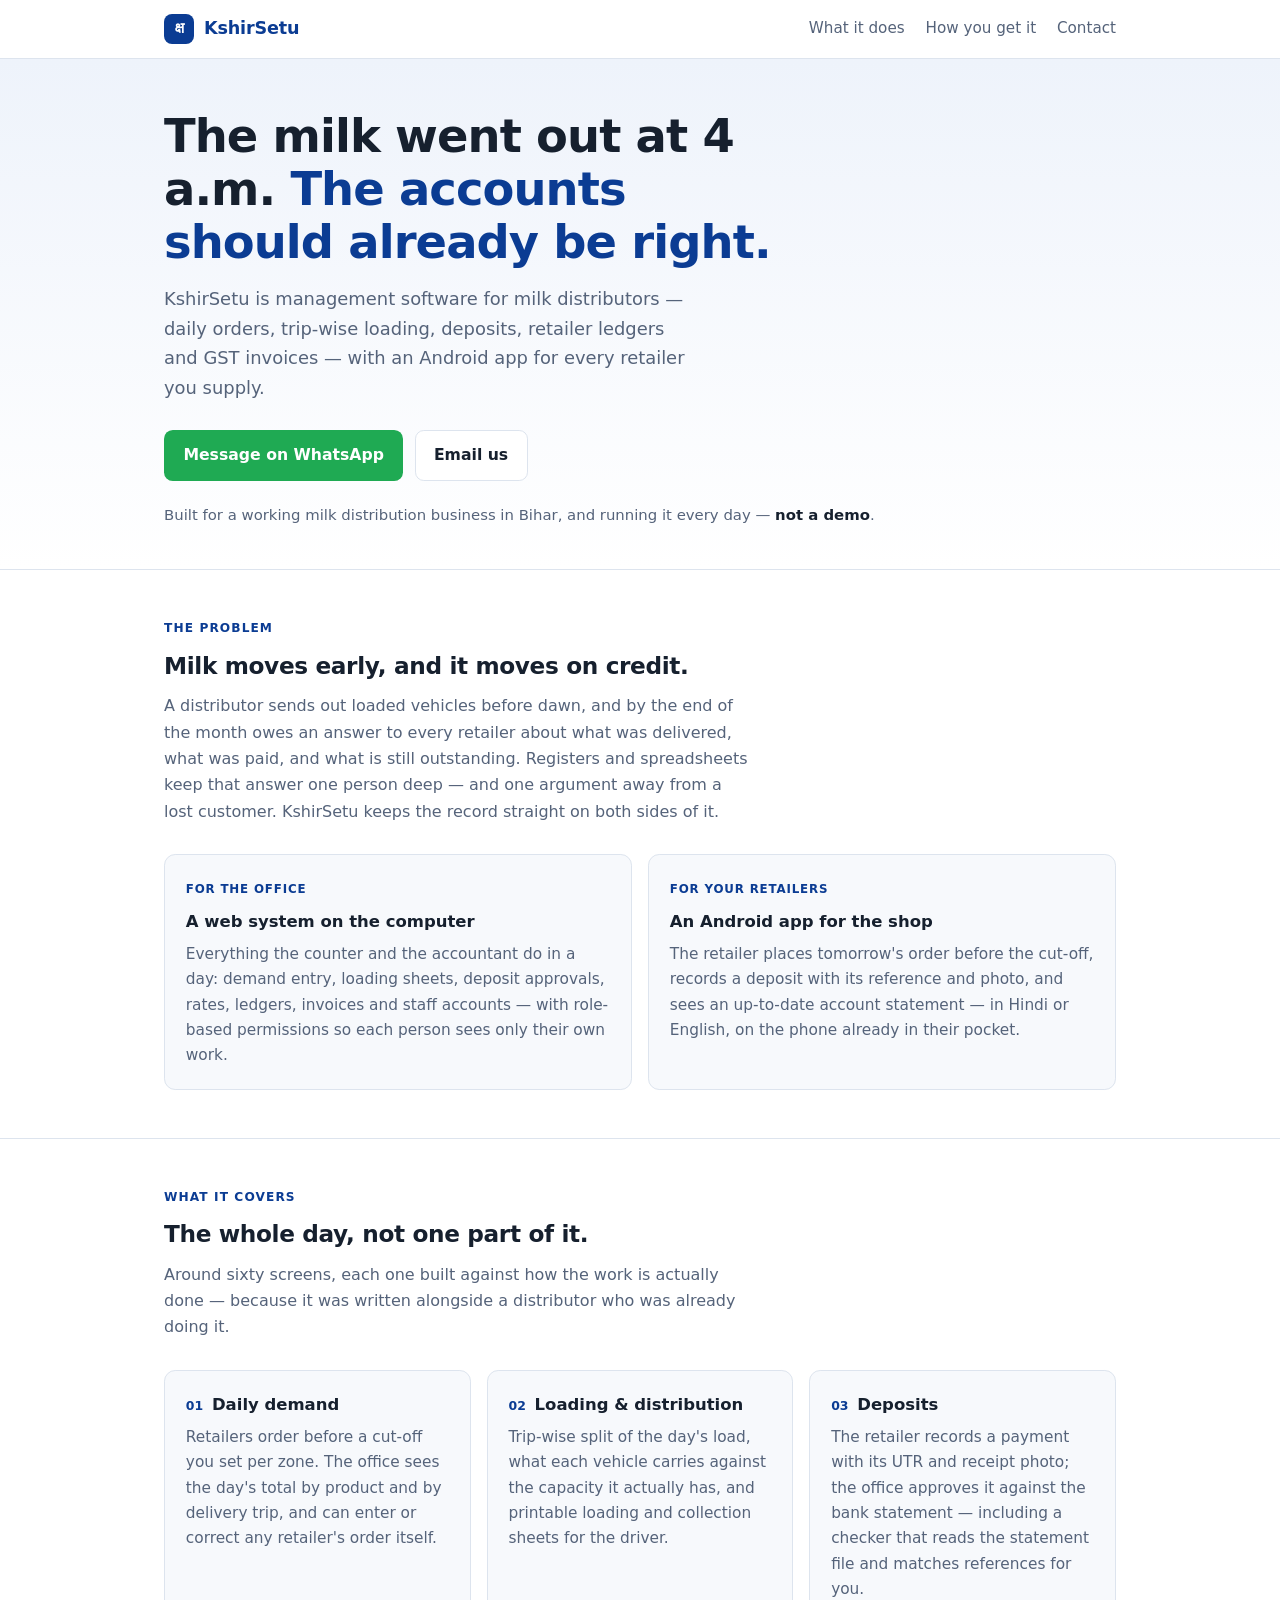
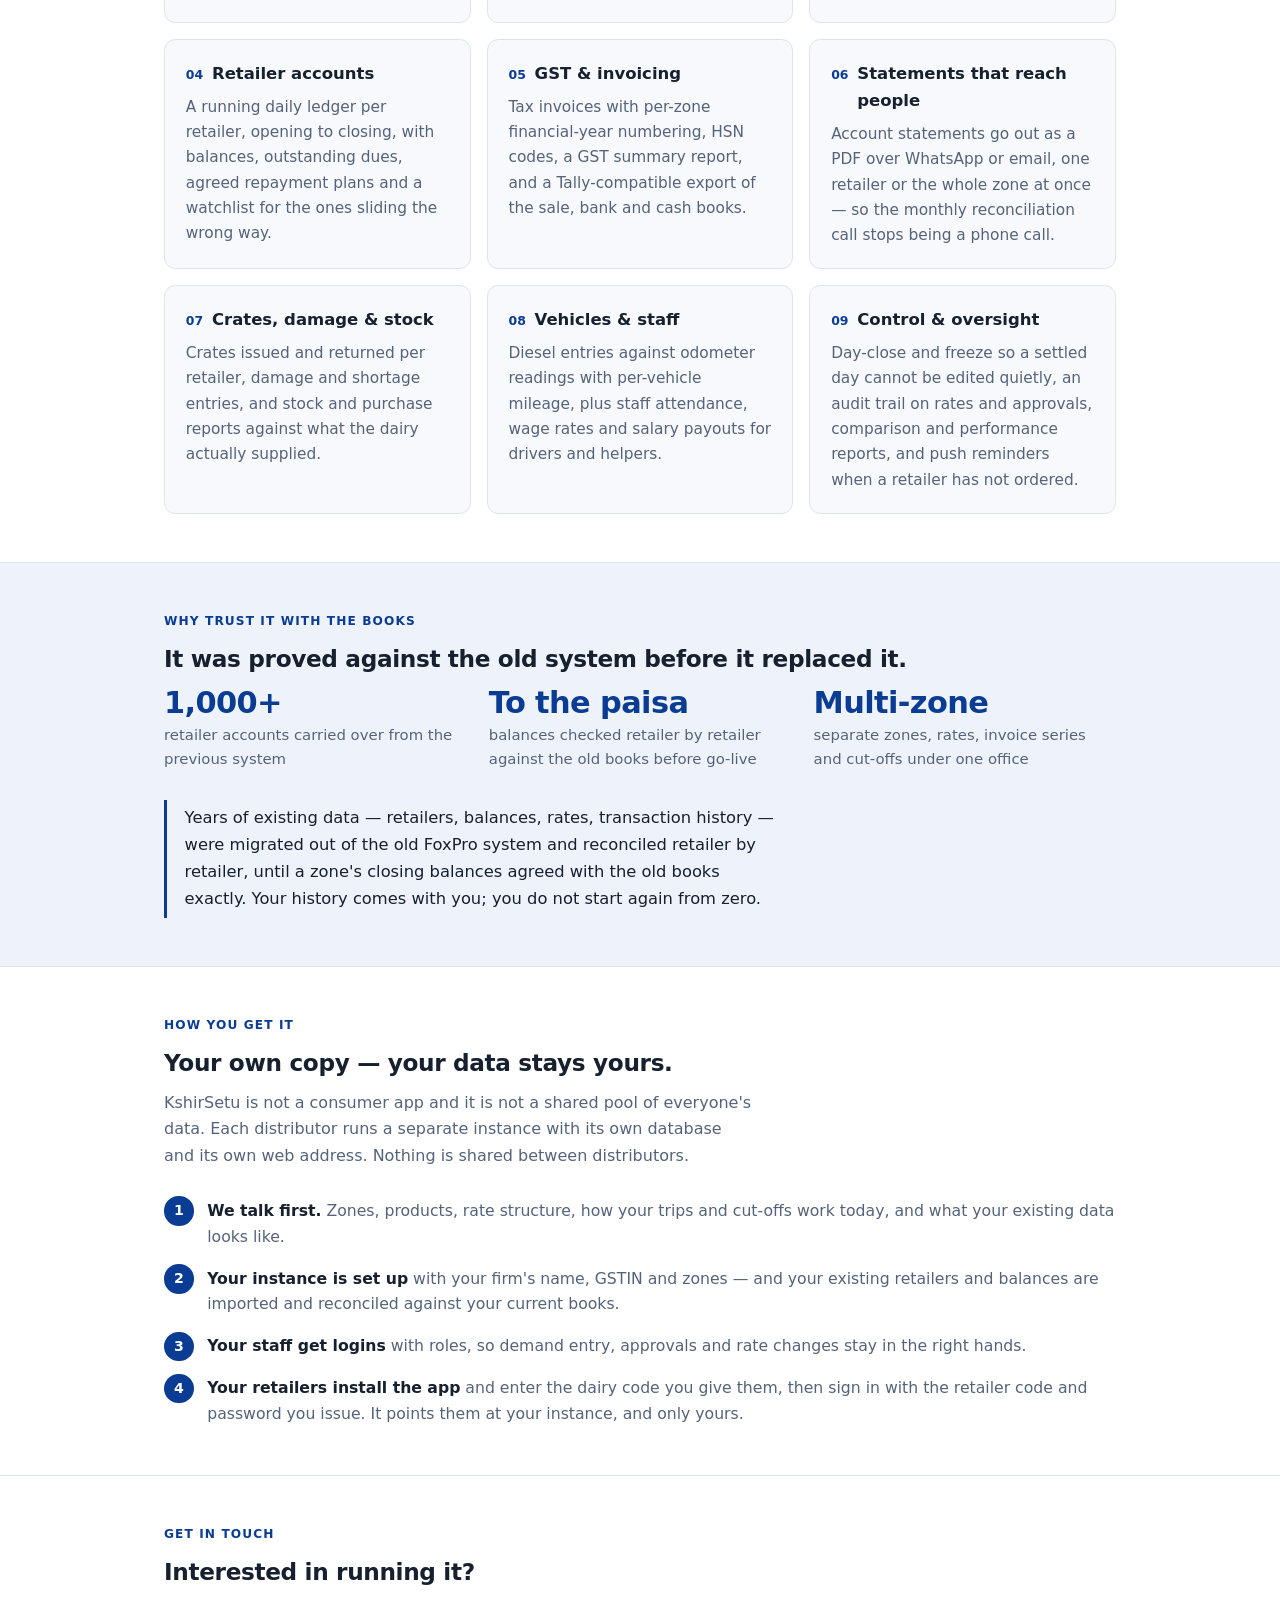
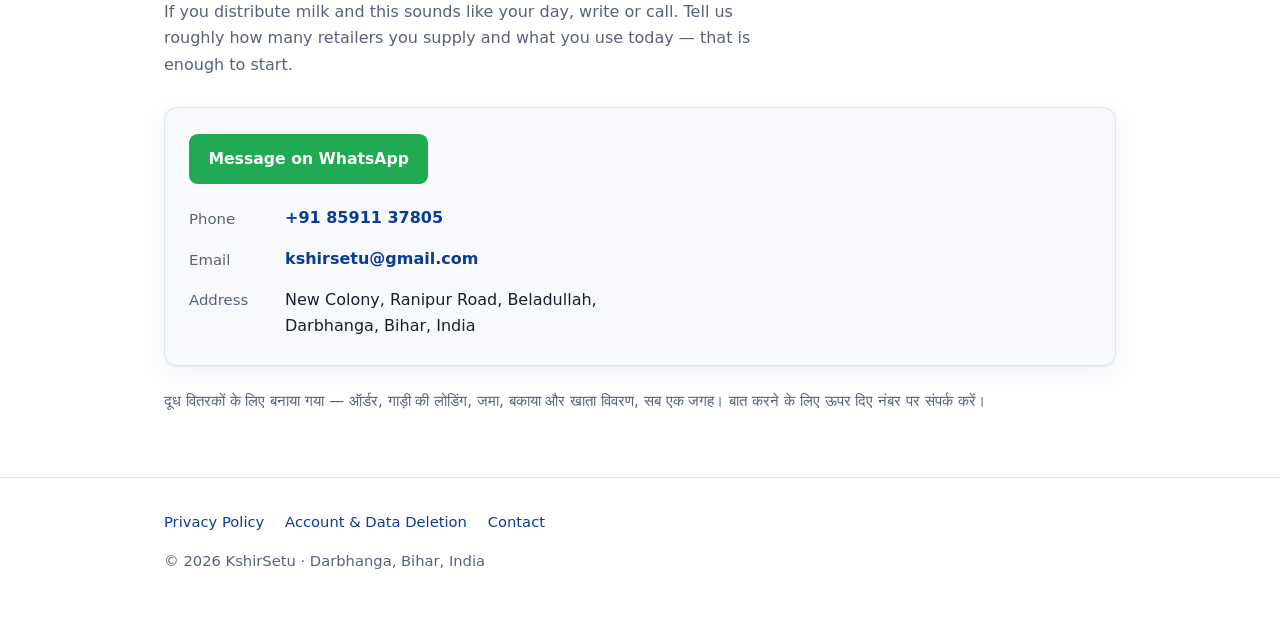
==== commit 28c275a9: "Say what was actually reconciled, not more The paisa-exact retailer-by-retailer check was done for o" ====
--- a/index.html
+++ b/index.html
@@ -307,7 +307,7 @@
       </div>
       <div class="stat">
         <div class="num">To the paisa</div>
-        <div class="lbl">every retailer's opening balance matched the old books, checked one by one</div>
+        <div class="lbl">balances checked retailer by retailer against the old books before go-live</div>
       </div>
       <div class="stat">
         <div class="num">Multi-zone</div>
@@ -317,7 +317,8 @@
 
     <p class="quote">Years of existing data — retailers, balances, rates, transaction
     history — were migrated out of the old FoxPro system and reconciled retailer by
-    retailer until the closing balances agreed exactly. Your history comes with you.</p>
+    retailer, until a zone's closing balances agreed with the old books exactly.
+    Your history comes with you; you do not start again from zero.</p>
   </div>
 </section>
 
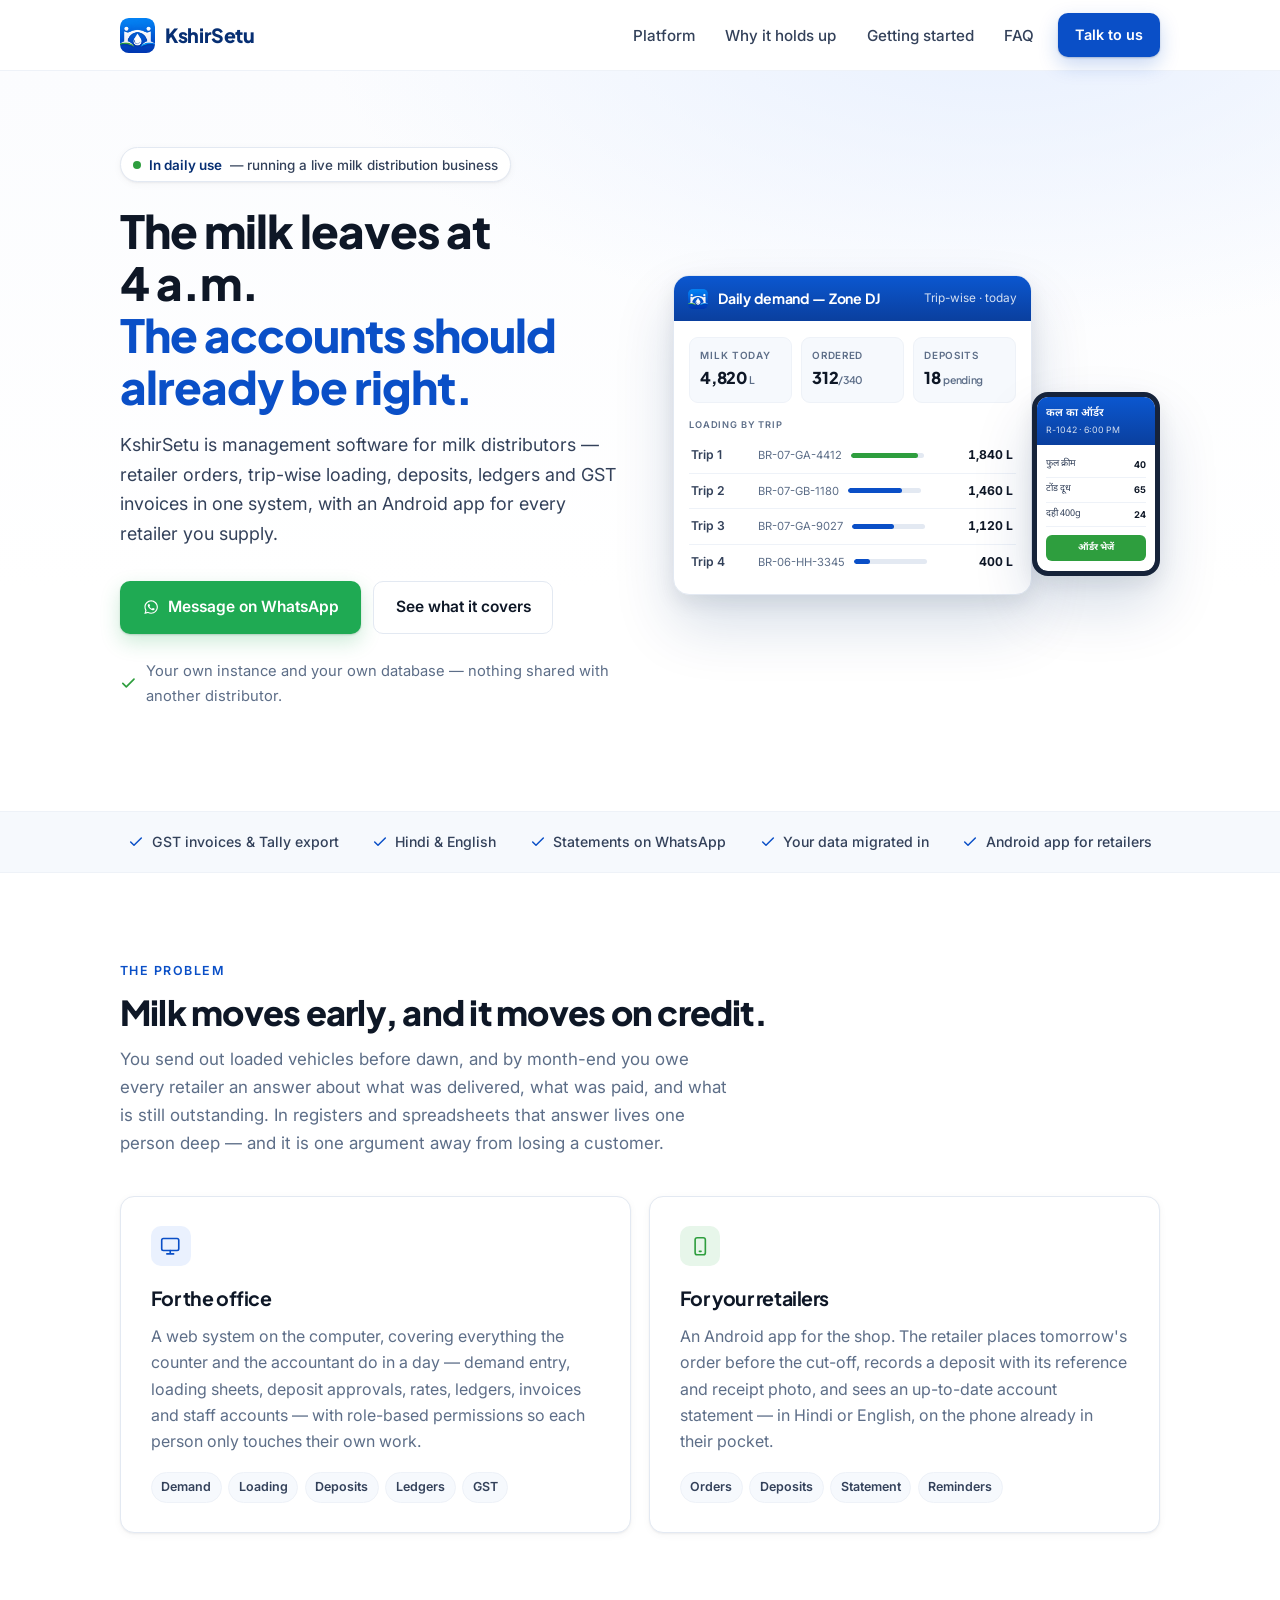
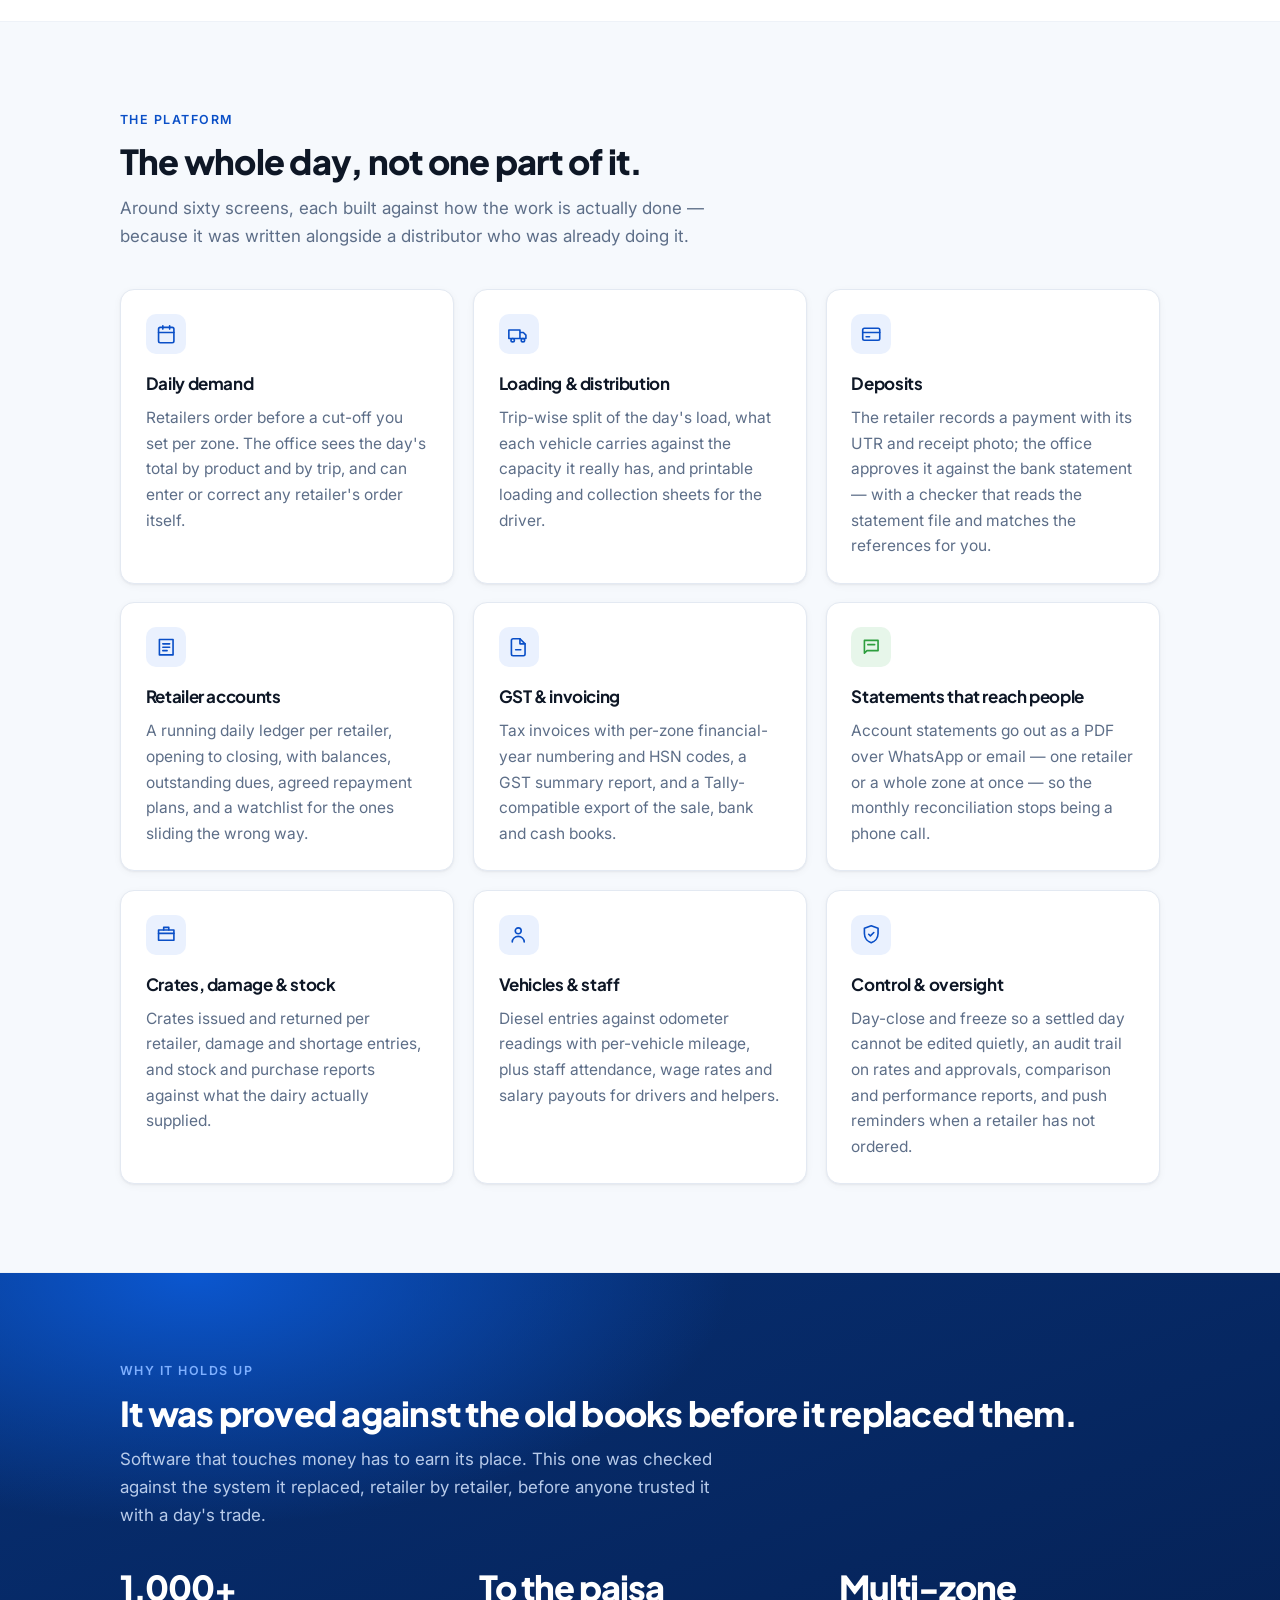
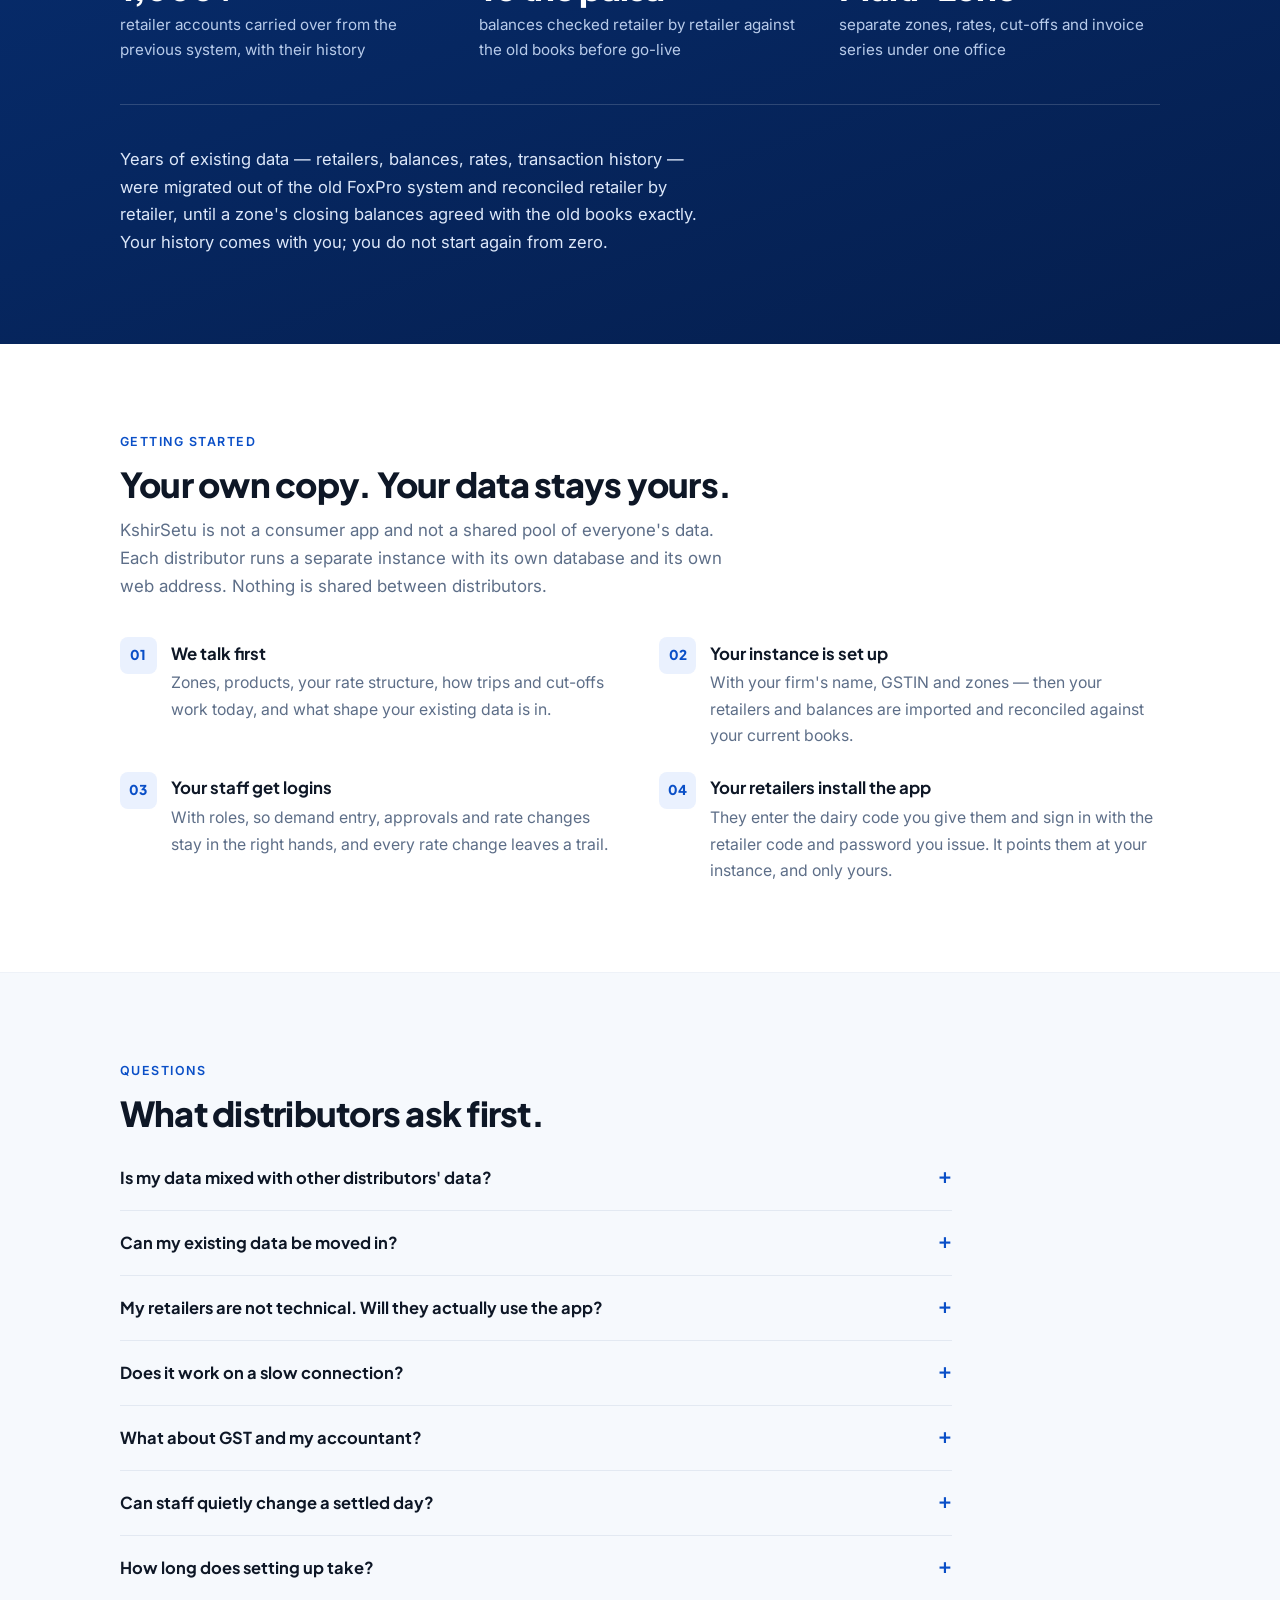
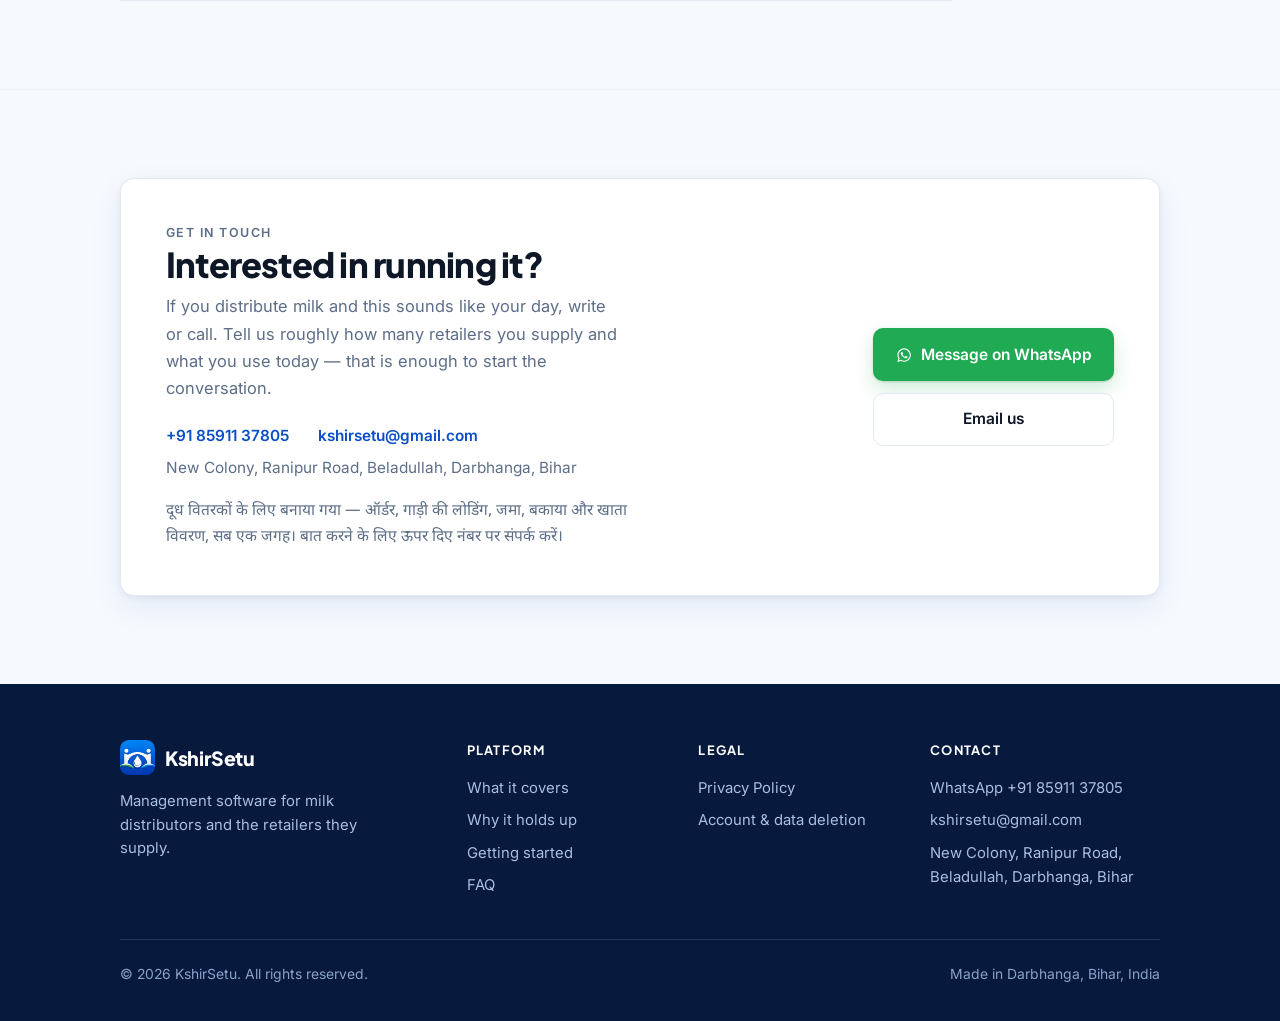
==== commit 9d582da6: "Rebuild the site so it reads as a company, not a document The old page was organised text: no logo, " ====
--- a/index.html
+++ b/index.html
@@ -3,290 +3,499 @@
 <head>
 <meta charset="utf-8">
 <meta name="viewport" content="width=device-width, initial-scale=1">
-<title>KshirSetu — Software for milk distributors</title>
-<meta name="description" content="KshirSetu is management software for milk distributors and the retailers they supply — daily orders, trip loading, deposits, retailer ledgers, GST invoices and an Android app for the shop.">
+<title>KshirSetu — Milk distribution management software</title>
+<meta name="description" content="KshirSetu runs the whole milk distribution day: retailer orders, trip-wise loading, deposits, retailer ledgers and GST invoices — with an Android app for every retailer you supply.">
 <link rel="canonical" href="https://kshirsetu.in/">
-<meta property="og:title" content="KshirSetu — Software for milk distributors">
-<meta property="og:description" content="Daily orders, trip loading, deposits, retailer ledgers and GST invoices — with an Android app for the retailers you supply.">
+<meta property="og:site_name" content="KshirSetu">
+<meta property="og:title" content="KshirSetu — Milk distribution management software">
+<meta property="og:description" content="Orders, loading, deposits, retailer ledgers and GST invoices — with an Android app for the retailers you supply.">
 <meta property="og:type" content="website">
 <meta property="og:url" content="https://kshirsetu.in/">
-<meta name="theme-color" content="#0B3C93">
+<meta property="og:image" content="https://kshirsetu.in/assets/og.png">
+<meta property="og:image:width" content="1200">
+<meta property="og:image:height" content="630">
+<meta name="twitter:card" content="summary_large_image">
+<meta name="theme-color" content="#0A4FC7">
+<link rel="icon" href="./assets/favicon-32.png" sizes="32x32">
+<link rel="icon" href="./assets/icon-192.png" sizes="192x192">
+<link rel="apple-touch-icon" href="./assets/apple-touch-icon.png">
+<link rel="preconnect" href="https://fonts.googleapis.com">
+<link rel="preconnect" href="https://fonts.gstatic.com" crossorigin>
+<script>document.documentElement.className+=" js";</script>
+<link href="https://fonts.googleapis.com/css2?family=Plus+Jakarta+Sans:wght@600;700;800&family=Inter:wght@400;500;600&family=Noto+Sans+Devanagari:wght@400;600&display=swap" rel="stylesheet">
 <style>
   :root {
-    color-scheme: light dark;
-    --blue: #0B3C93;
-    --blue-soft: #1a5bc4;
-    --ink: #16202e;
-    --muted: #55637a;
-    --line: #dde4ee;
-    --bg: #ffffff;
-    --panel: #f7f9fc;
-    --panel-2: #eef3fb;
-    --accent: #0f8a5f;
-    --shadow: 0 1px 2px rgba(11,60,147,.06), 0 8px 24px rgba(11,60,147,.06);
-  }
-  @media (prefers-color-scheme: dark) {
-    :root {
-      --blue: #7fb0ff;
-      --blue-soft: #9dc4ff;
-      --ink: #e7ecf3;
-      --muted: #9fadc2;
-      --line: #26303d;
-      --bg: #0f1319;
-      --panel: #151b23;
-      --panel-2: #18222f;
-      --accent: #4bd39a;
-      --shadow: 0 1px 2px rgba(0,0,0,.4), 0 8px 24px rgba(0,0,0,.35);
-    }
+    color-scheme: light;
+    --brand: #0A4FC7;
+    --brand-dark: #072F73;
+    --brand-deep: #051E4D;
+    --green: #2E9E3E;
+    --ink: #0E1726;
+    --ink-2: #33415A;
+    --muted: #5D6E88;
+    --line: #E3E9F2;
+    --line-2: #EEF2F8;
+    --bg: #FFFFFF;
+    --surface: #F6F9FD;
+    --radius: 14px;
+    --shadow-sm: 0 1px 2px rgba(14,23,38,.05), 0 2px 8px rgba(14,23,38,.04);
+    --shadow-md: 0 2px 6px rgba(14,23,38,.06), 0 12px 32px rgba(10,79,199,.08);
+    --shadow-lg: 0 8px 20px rgba(14,23,38,.08), 0 30px 60px rgba(7,47,115,.16);
+    --sans: "Inter", system-ui, -apple-system, "Segoe UI", Roboto, sans-serif;
+    --display: "Plus Jakarta Sans", "Inter", system-ui, sans-serif;
+    --deva: "Noto Sans Devanagari", "Inter", system-ui, sans-serif;
   }
   * { box-sizing: border-box; }
-  html { scroll-behavior: smooth; }
+  html { scroll-behavior: smooth; -webkit-text-size-adjust: 100%; }
   body {
-    margin: 0;
-    font: 16px/1.65 system-ui, -apple-system, "Segoe UI", Roboto, "Noto Sans", sans-serif;
-    color: var(--ink); background: var(--bg);
-    -webkit-text-size-adjust: 100%;
-  }
-  .wrap { max-width: 62rem; margin: 0 auto; padding: 0 1.25rem; }
-  a { color: var(--blue); }
-
-  /* ---------- top bar ---------- */
-  .topbar {
-    border-bottom: 1px solid var(--line);
-    background: var(--bg);
-    position: sticky; top: 0; z-index: 10;
-  }
-  .topbar .wrap {
-    display: flex; align-items: center; justify-content: space-between;
-    gap: 1rem; padding-top: .85rem; padding-bottom: .85rem;
-  }
-  .brand { display: flex; align-items: center; gap: .6rem; font-weight: 700; color: var(--blue); font-size: 1.1rem; letter-spacing: -.01em; }
-  .brand .mark {
-    width: 1.9rem; height: 1.9rem; border-radius: .5rem; flex: none;
-    background: var(--blue); color: #fff; display: grid; place-items: center;
-    font-size: .95rem; font-weight: 700;
-  }
-  @media (prefers-color-scheme: dark) { .brand .mark { color: #0f1319; } }
-  .topbar nav { display: flex; gap: 1.3rem; font-size: .95rem; }
-  .topbar nav a { color: var(--muted); text-decoration: none; }
-  .topbar nav a:hover { color: var(--blue); }
-  .topbar nav .nav-hide { display: none; }
-  @media (min-width: 44rem) { .topbar nav .nav-hide { display: inline; } }
-
-  /* ---------- hero ---------- */
-  .hero { padding: 3.2rem 0 2.6rem; border-bottom: 1px solid var(--line); background: linear-gradient(180deg, var(--panel-2), var(--bg)); }
+    margin: 0; background: var(--bg); color: var(--ink);
+    font: 400 16.5px/1.65 var(--sans);
+    -webkit-font-smoothing: antialiased;
+  }
+  img { max-width: 100%; display: block; }
+  a { color: var(--brand); }
+  .wrap { max-width: 68rem; margin: 0 auto; padding: 0 1.5rem; }
+  h1, h2, h3, .display { font-family: var(--display); letter-spacing: -.022em; }
+  h2 { font-size: clamp(1.6rem, 3.4vw, 2.15rem); font-weight: 800; margin: 0 0 .75rem; line-height: 1.2; }
+  h3 { font-weight: 700; }
+  .eyebrow {
+    font-family: var(--sans); font-weight: 600; font-size: .78rem;
+    letter-spacing: .12em; text-transform: uppercase; color: var(--brand);
+    margin: 0 0 .7rem;
+  }
+  .sub { color: var(--muted); font-size: 1.06rem; margin: 0 0 2.4rem; max-width: 56ch; }
+  section { padding: clamp(3.5rem, 7vw, 5.5rem) 0; }
+  .sec-head { max-width: 60rem; }
+
+  /* ---------------- buttons ---------------- */
+  .btn {
+    display: inline-flex; align-items: center; justify-content: center; gap: .55rem;
+    font-family: var(--sans); font-weight: 600; font-size: .97rem;
+    padding: .8rem 1.35rem; border-radius: 10px; text-decoration: none;
+    border: 1px solid transparent; cursor: pointer; white-space: nowrap;
+    transition: transform .15s ease, box-shadow .15s ease, background .15s ease, border-color .15s ease;
+  }
+  .btn svg { width: 1.05em; height: 1.05em; flex: none; }
+  .btn-primary { background: var(--brand); color: #fff; box-shadow: 0 1px 2px rgba(7,47,115,.25), 0 8px 20px rgba(10,79,199,.22); }
+  .btn-primary:hover { background: #0947B2; transform: translateY(-1px); }
+  .btn-wa { background: #1FAA53; color: #fff; box-shadow: 0 1px 2px rgba(9,80,40,.2), 0 8px 20px rgba(31,170,83,.22); }
+  .btn-wa:hover { background: #1B9549; transform: translateY(-1px); }
+  .btn-ghost { background: #fff; color: var(--ink); border-color: var(--line); }
+  .btn-ghost:hover { border-color: var(--brand); color: var(--brand); }
+  .btn-on-dark { background: rgba(255,255,255,.1); color: #fff; border-color: rgba(255,255,255,.28); }
+  .btn-on-dark:hover { background: rgba(255,255,255,.18); }
+  .btn-sm { padding: .58rem 1rem; font-size: .9rem; }
+
+  /* ---------------- header ---------------- */
+  .site-head {
+    position: sticky; top: 0; z-index: 50; background: rgba(255,255,255,.88);
+    backdrop-filter: saturate(180%) blur(12px); border-bottom: 1px solid var(--line-2);
+  }
+  .site-head .wrap { display: flex; align-items: center; gap: 1.5rem; height: 4.4rem; }
+  .logo { display: flex; align-items: center; gap: .62rem; text-decoration: none; margin-right: auto; }
+  .logo img { width: 2.2rem; height: 2.2rem; border-radius: .55rem; }
+  .logo .name {
+    font-family: var(--display); font-weight: 800; font-size: 1.22rem;
+    color: var(--brand-dark); letter-spacing: -.02em;
+  }
+  .site-nav { display: none; gap: 1.9rem; }
+  .site-nav a { color: var(--ink-2); text-decoration: none; font-size: .95rem; font-weight: 500; }
+  .site-nav a:hover { color: var(--brand); }
+  @media (min-width: 56rem) { .site-nav { display: flex; } }
+
+  /* ---------------- hero ---------------- */
+  .hero {
+    position: relative; overflow: hidden; padding: clamp(3rem, 6vw, 4.75rem) 0 clamp(3.5rem, 7vw, 5.5rem);
+    background:
+      radial-gradient(1100px 520px at 78% -8%, #E8F0FE 0%, rgba(232,240,254,0) 62%),
+      linear-gradient(180deg, #FBFCFE 0%, #FFFFFF 70%);
+    border-bottom: 1px solid var(--line-2);
+  }
+  .hero-grid { display: grid; gap: clamp(2.5rem, 5vw, 3.5rem); align-items: center; }
+  @media (min-width: 62rem) { .hero-grid { grid-template-columns: 1.02fr 1fr; } }
   .hero h1 {
-    font-size: clamp(1.9rem, 5.2vw, 2.9rem); line-height: 1.15;
-    margin: 0 0 .9rem; letter-spacing: -.02em; color: var(--ink); max-width: 20ch;
-  }
-  .hero h1 em { font-style: normal; color: var(--blue); }
-  .hero .lede { font-size: 1.12rem; color: var(--muted); margin: 0 0 1.7rem; max-width: 46ch; }
-  .cta { display: flex; flex-wrap: wrap; gap: .7rem; }
-  .btn {
-    display: inline-flex; align-items: center; gap: .5rem;
-    padding: .72rem 1.15rem; border-radius: .55rem;
-    font-weight: 600; font-size: .98rem; text-decoration: none;
-    border: 1px solid transparent;
-  }
-  .btn-wa { background: #1faa53; color: #fff; }
-  .btn-wa:hover { background: #189146; }
-  .btn-ghost { border-color: var(--line); color: var(--ink); background: var(--bg); }
-  .btn-ghost:hover { border-color: var(--blue); color: var(--blue); }
-  .hero .note { margin: 1.4rem 0 0; font-size: .93rem; color: var(--muted); }
-  .hero .note b { color: var(--ink); font-weight: 600; }
-
-  /* ---------- sections ---------- */
-  section { padding: 3rem 0; border-bottom: 1px solid var(--line); scroll-margin-top: 3.6rem; }
-  h2 { font-size: 1.45rem; margin: 0 0 .5rem; letter-spacing: -.015em; color: var(--ink); }
-  .sub { color: var(--muted); margin: 0 0 1.8rem; max-width: 58ch; }
-  .eyebrow {
-    text-transform: uppercase; letter-spacing: .09em; font-size: .76rem;
-    font-weight: 700; color: var(--blue); margin: 0 0 .55rem;
-  }
-
-  .two { display: grid; gap: 1rem; grid-template-columns: 1fr; }
-  @media (min-width: 42rem) { .two { grid-template-columns: 1fr 1fr; } }
-  .grid3 { display: grid; gap: 1rem; grid-template-columns: 1fr; }
-  @media (min-width: 40rem) { .grid3 { grid-template-columns: 1fr 1fr; } }
-  @media (min-width: 58rem) { .grid3 { grid-template-columns: repeat(3, 1fr); } }
-
+    font-size: clamp(1.95rem, 4.2vw, 2.85rem); font-weight: 800; line-height: 1.14;
+    margin: 0 0 1.1rem; color: var(--ink);
+  }
+  .hero h1 .hl { color: var(--brand); display: block; }
+  .hero .lede { font-size: 1.12rem; color: var(--ink-2); margin: 0 0 2rem; max-width: 34rem; }
+  .hero-cta { display: flex; flex-wrap: wrap; gap: .75rem; margin-bottom: 1.6rem; }
+  .hero-note { display: flex; align-items: center; gap: .55rem; font-size: .92rem; color: var(--muted); }
+  .hero-note svg { width: 1.05rem; height: 1.05rem; color: var(--green); flex: none; }
+  .pill {
+    display: inline-flex; align-items: center; gap: .5rem; margin-bottom: 1.4rem;
+    padding: .34rem .78rem .34rem .42rem; border-radius: 999px;
+    background: #fff; border: 1px solid var(--line);
+    font-size: .84rem; font-weight: 500; color: var(--ink-2); box-shadow: var(--shadow-sm);
+  }
+  .pill b { color: var(--brand-dark); font-weight: 600; white-space: nowrap; }
+  .pill .dot { width: .5rem; height: .5rem; border-radius: 50%; background: var(--green); margin-left: .3rem; }
+
+  /* ---------------- product mock ---------------- */
+  .mock { position: relative; }
+  @media (min-width: 34rem) { .mock { padding-right: 8rem; } }
+  .app {
+    border-radius: 16px; background: #fff; border: 1px solid var(--line);
+    box-shadow: var(--shadow-lg); overflow: hidden;
+  }
+  .app-bar {
+    display: flex; align-items: center; gap: .6rem; padding: .7rem .9rem;
+    background: linear-gradient(180deg, #0B57D0, #0A3F9E); color: #fff;
+  }
+  .app-bar .t { font-family: var(--display); font-weight: 700; font-size: .88rem; letter-spacing: -.01em; }
+  .app-bar .d { margin-left: auto; font-size: .74rem; opacity: .82; }
+  .app-bar .lg { width: 1.25rem; height: 1.25rem; border-radius: .3rem; }
+  .app-body { padding: .95rem; }
+  .tiles { display: grid; grid-template-columns: repeat(3, 1fr); gap: .55rem; margin-bottom: .85rem; }
+  .tile { background: var(--surface); border: 1px solid var(--line-2); border-radius: 9px; padding: .6rem .65rem; }
+  .tile .k { font-size: .62rem; text-transform: uppercase; letter-spacing: .07em; color: var(--muted); font-weight: 600; }
+  .tile .v { font-family: var(--display); font-weight: 800; font-size: 1.02rem; color: var(--ink); margin-top: .12rem; letter-spacing: -.02em; }
+  .tile .v span { font-size: .66rem; font-weight: 600; color: var(--muted); }
+  .rowline { display: flex; align-items: center; gap: .55rem; padding: .45rem .15rem; border-bottom: 1px solid var(--line-2); font-size: .76rem; }
+  .rowline:last-child { border-bottom: 0; }
+  .rowline .nm { font-weight: 600; color: var(--ink-2); min-width: 3.6rem; }
+  .rowline .veh { color: var(--muted); font-size: .7rem; }
+  .rowline .qty { margin-left: auto; font-weight: 700; color: var(--ink); font-variant-numeric: tabular-nums; }
+  .bar { height: .32rem; border-radius: 99px; background: var(--line); overflow: hidden; width: 4.6rem; flex: none; }
+  .bar i { display: block; height: 100%; background: var(--brand); border-radius: 99px; }
+  .bar.full i { background: var(--green); }
+  .caption { font-size: .58rem; text-transform: uppercase; letter-spacing: .09em; color: var(--muted); font-weight: 600; margin: 0 0 .4rem; }
+  .phone {
+    position: absolute; right: 0; bottom: 1.2rem; width: 8rem;
+    border-radius: 16px; border: 5px solid #16233A; background: #16233A;
+    box-shadow: var(--shadow-lg); overflow: hidden; display: none;
+  }
+  @media (min-width: 34rem) { .phone { display: block; } }
+  .phone .scr { background: #fff; border-radius: 11px; overflow: hidden; }
+  .phone .ph-top { background: linear-gradient(180deg, #0B57D0, #0A3F9E); color: #fff; padding: .5rem .55rem; }
+  .phone .ph-top .h { font-family: var(--deva); font-weight: 600; font-size: .68rem; }
+  .phone .ph-top .s { font-size: .55rem; opacity: .82; }
+  .phone .ph-b { padding: .5rem .55rem .6rem; }
+  .phone .pr { display: flex; align-items: center; gap: .3rem; font-size: .58rem; padding: .26rem 0; border-bottom: 1px solid var(--line-2); }
+  .phone .pr .n { color: var(--ink-2); font-family: var(--deva); }
+  .phone .pr .q { margin-left: auto; font-weight: 700; font-variant-numeric: tabular-nums; }
+  .phone .save { margin-top: .5rem; background: var(--green); color: #fff; text-align: center; border-radius: 6px; padding: .34rem; font-size: .58rem; font-weight: 700; font-family: var(--deva); }
+
+  /* ---------------- trust strip ---------------- */
+  .strip { background: var(--surface); border-bottom: 1px solid var(--line-2); padding: 1.15rem 0; }
+  .strip ul {
+    list-style: none; margin: 0; padding: 0; display: flex; flex-wrap: wrap;
+    gap: .6rem 2.1rem; justify-content: center;
+    font-size: .88rem; color: var(--ink-2); font-weight: 500;
+  }
+  .strip li { display: flex; align-items: center; gap: .45rem; }
+  .strip svg { width: 1rem; height: 1rem; color: var(--brand); flex: none; }
+
+  /* ---------------- cards ---------------- */
+  .two { display: grid; gap: 1.15rem; }
+  @media (min-width: 48rem) { .two { grid-template-columns: 1fr 1fr; } }
+  .grid3 { display: grid; gap: 1.15rem; }
+  @media (min-width: 44rem) { .grid3 { grid-template-columns: 1fr 1fr; } }
+  @media (min-width: 64rem) { .grid3 { grid-template-columns: repeat(3, 1fr); } }
   .card {
-    border: 1px solid var(--line); border-radius: .7rem;
-    padding: 1.25rem 1.3rem; background: var(--panel);
-  }
-  .card h3 { margin: 0 0 .45rem; font-size: 1.03rem; color: var(--ink); }
-  .card p { margin: 0; font-size: .96rem; color: var(--muted); }
-  .card ul { margin: .6rem 0 0; padding-left: 1.15rem; font-size: .95rem; color: var(--muted); }
-  .card li { margin: .28rem 0; }
-  .card .who {
-    display: inline-block; font-size: .74rem; font-weight: 700; letter-spacing: .07em;
-    text-transform: uppercase; color: var(--blue); margin-bottom: .5rem;
-  }
-
-  .feat h3 { display: flex; align-items: baseline; gap: .55rem; }
-  .feat h3 span.n {
-    font-size: .78rem; font-weight: 700; color: var(--blue);
-    font-variant-numeric: tabular-nums;
-  }
-
-  /* ---------- proof ---------- */
-  .proof { background: var(--panel-2); }
-  .stats { display: grid; gap: 1.4rem; grid-template-columns: 1fr; margin: 0 0 1.8rem; }
-  @media (min-width: 40rem) { .stats { grid-template-columns: repeat(3, 1fr); } }
-  .stat .num { font-size: 1.9rem; font-weight: 700; color: var(--blue); line-height: 1.1; letter-spacing: -.02em; }
-  .stat .lbl { font-size: .93rem; color: var(--muted); margin-top: .2rem; }
-  .quote {
-    border-left: 3px solid var(--blue); padding: .3rem 0 .3rem 1.1rem;
-    margin: 0; color: var(--ink); font-size: 1.02rem; max-width: 60ch;
-  }
-
-  /* ---------- steps ---------- */
-  ol.steps { counter-reset: s; list-style: none; padding: 0; margin: 0; display: grid; gap: 1rem; }
-  ol.steps li {
-    counter-increment: s; position: relative; padding-left: 2.7rem;
-    color: var(--muted); font-size: .98rem;
-  }
+    background: #fff; border: 1px solid var(--line); border-radius: var(--radius);
+    padding: 1.5rem 1.55rem; box-shadow: var(--shadow-sm);
+    transition: transform .18s ease, box-shadow .18s ease, border-color .18s ease;
+  }
+  .card:hover { transform: translateY(-2px); box-shadow: var(--shadow-md); border-color: #D3DEEE; }
+  .card h3 { margin: 0 0 .45rem; font-size: 1.06rem; color: var(--ink); }
+  .card p { margin: 0; color: var(--muted); font-size: .97rem; }
+  .ico {
+    width: 2.5rem; height: 2.5rem; border-radius: 10px; display: grid; place-items: center;
+    background: #EAF1FE; color: var(--brand); margin-bottom: 1rem;
+  }
+  .ico svg { width: 1.28rem; height: 1.28rem; }
+  .ico.g { background: #E7F6EA; color: var(--green); }
+  .card.big { padding: 1.8rem 1.85rem; }
+  .card.big h3 { font-size: 1.22rem; margin-bottom: .55rem; }
+  .card.big p { font-size: 1rem; }
+  .tagrow { display: flex; flex-wrap: wrap; gap: .4rem; margin-top: 1.1rem; }
+  .tag {
+    font-size: .78rem; font-weight: 600; color: var(--ink-2);
+    background: var(--surface); border: 1px solid var(--line-2);
+    padding: .25rem .6rem; border-radius: 99px;
+  }
+
+  /* ---------------- dark proof band ---------------- */
+  .band {
+    background:
+      radial-gradient(900px 420px at 15% 0%, #0B57D0 0%, rgba(11,87,208,0) 60%),
+      linear-gradient(160deg, #072F73 0%, #051E4D 100%);
+    color: #fff;
+  }
+  .band h2 { color: #fff; }
+  .band .sub { color: #B8CBEA; }
+  .band .eyebrow { color: #7FB0FF; }
+  .stats { display: grid; gap: 2rem; margin-top: .5rem; }
+  @media (min-width: 44rem) { .stats { grid-template-columns: repeat(3, 1fr); gap: 2.4rem; } }
+  .stat .n { font-family: var(--display); font-weight: 800; font-size: 2.15rem; letter-spacing: -.03em; line-height: 1.05; color: #fff; }
+  .stat .l { color: #B8CBEA; font-size: .95rem; margin-top: .45rem; }
+  .band .rule { height: 1px; background: rgba(255,255,255,.16); margin: 2.6rem 0; }
+  .band .quote { max-width: 60ch; color: #DCE7F9; font-size: 1.04rem; margin: 0; }
+
+  /* ---------------- steps ---------------- */
+  ol.steps { counter-reset: s; list-style: none; margin: 0; padding: 0; display: grid; gap: 1.1rem; }
+  @media (min-width: 52rem) { ol.steps { grid-template-columns: repeat(2, 1fr); gap: 1.6rem 2.4rem; } }
+  ol.steps li { counter-increment: s; padding-left: 3.2rem; position: relative; color: var(--muted); font-size: .99rem; }
   ol.steps li::before {
-    content: counter(s); position: absolute; left: 0; top: -.1rem;
-    width: 1.85rem; height: 1.85rem; border-radius: 50%;
-    background: var(--blue); color: #fff; display: grid; place-items: center;
-    font-size: .88rem; font-weight: 700;
-  }
-  @media (prefers-color-scheme: dark) { ol.steps li::before { color: #0f1319; } }
-  ol.steps li b { color: var(--ink); }
-
-  /* ---------- contact ---------- */
-  .contact-card {
-    border: 1px solid var(--line); border-radius: .8rem; background: var(--panel);
-    padding: 1.6rem 1.5rem; box-shadow: var(--shadow);
-  }
-  .rows { display: grid; gap: .9rem; margin: 1.3rem 0 0; }
-  .row { display: flex; gap: .8rem; align-items: flex-start; font-size: 1rem; }
-  .row .k { color: var(--muted); min-width: 5.2rem; font-size: .93rem; padding-top: .1rem; }
-  .row .v a { text-decoration: none; font-weight: 600; }
-  .row .v small { display: block; color: var(--muted); font-weight: 400; font-size: .87rem; }
-
-  footer { padding: 2rem 0 3rem; font-size: .92rem; color: var(--muted); }
-  footer .links { display: flex; flex-wrap: wrap; gap: 1.3rem; margin-bottom: .9rem; }
-  footer a { text-decoration: none; }
-  .hi { font-size: .95rem; color: var(--muted); }
+    content: counter(s, decimal-leading-zero); position: absolute; left: 0; top: -.15rem;
+    font-family: var(--display); font-weight: 800; font-size: .85rem; color: var(--brand);
+    background: #EAF1FE; width: 2.3rem; height: 2.3rem; border-radius: 8px;
+    display: grid; place-items: center;
+  }
+  ol.steps li b { display: block; color: var(--ink); font-family: var(--display); font-size: 1.05rem; margin-bottom: .2rem; font-weight: 700; }
+
+  /* ---------------- faq ---------------- */
+  .faq { max-width: 52rem; }
+  details {
+    border-bottom: 1px solid var(--line); padding: 1.15rem 0;
+  }
+  details summary {
+    cursor: pointer; list-style: none; display: flex; align-items: flex-start; gap: 1rem;
+    font-family: var(--display); font-weight: 700; font-size: 1.03rem; color: var(--ink);
+  }
+  details summary::-webkit-details-marker { display: none; }
+  details summary::after {
+    content: "+"; margin-left: auto; color: var(--brand); font-size: 1.35rem;
+    line-height: 1; font-weight: 600; flex: none; transition: transform .2s ease;
+  }
+  details[open] summary::after { content: "−"; }
+  details p { margin: .8rem 0 0; color: var(--muted); font-size: .99rem; max-width: 62ch; }
+
+  /* ---------------- cta ---------------- */
+  .cta-band { background: var(--surface); border-top: 1px solid var(--line-2); }
+  .cta-panel {
+    background: #fff; border: 1px solid var(--line); border-radius: var(--radius);
+    box-shadow: var(--shadow-md); padding: clamp(1.8rem, 4vw, 2.8rem);
+  }
+  .cta-box { display: grid; gap: 1.8rem; align-items: center; }
+  @media (min-width: 54rem) { .cta-box { grid-template-columns: 1.35fr auto; gap: 2.5rem; } }
+  .cta-box h2 { margin-bottom: .5rem; }
+  .cta-box p { color: var(--muted); margin: 0; max-width: 46ch; }
+  .cta-actions { display: flex; flex-wrap: wrap; gap: .7rem; }
+  @media (min-width: 54rem) { .cta-actions { flex-direction: column; align-items: stretch; min-width: 14rem; } }
+  .contact-lines { display: flex; flex-wrap: wrap; gap: .4rem 1.8rem; margin-top: 1.3rem; font-size: .96rem; }
+  .contact-lines a { text-decoration: none; font-weight: 600; }
+  .contact-lines span { color: var(--muted); }
+
+  /* ---------------- footer ---------------- */
+  .site-foot { background: #071A3D; color: #A9BEE0; padding: 3.5rem 0 2.2rem; font-size: .93rem; }
+  .foot-grid { display: grid; gap: 2.2rem; }
+  @media (min-width: 50rem) { .foot-grid { grid-template-columns: 1.6fr 1fr 1fr 1.2fr; gap: 2.5rem; } }
+  .site-foot h4 {
+    font-family: var(--display); font-size: .8rem; text-transform: uppercase; letter-spacing: .1em;
+    color: #fff; margin: 0 0 .9rem; font-weight: 700;
+  }
+  .site-foot a { color: #A9BEE0; text-decoration: none; }
+  .site-foot a:hover { color: #fff; }
+  .site-foot ul { list-style: none; margin: 0; padding: 0; display: grid; gap: .5rem; }
+  .foot-brand .logo { margin-bottom: .9rem; }
+  .foot-brand .logo .name { color: #fff; }
+  .foot-brand p { margin: 0; max-width: 30ch; line-height: 1.6; }
+  .foot-bottom {
+    margin-top: 2.6rem; padding-top: 1.4rem; border-top: 1px solid rgba(255,255,255,.12);
+    display: flex; flex-wrap: wrap; gap: .6rem 1.5rem; justify-content: space-between;
+    font-size: .87rem; color: #8AA2C8;
+  }
+  .hindi { font-family: var(--deva); }
+
+  /* ---------------- motion ---------------- */
+  .js .rise { opacity: 0; transform: translateY(14px); transition: opacity .6s ease, transform .6s ease; }
+  .js .rise.in { opacity: 1; transform: none; }
+  @media (prefers-reduced-motion: reduce) {
+    html { scroll-behavior: auto; }
+    .js .rise { opacity: 1; transform: none; transition: none; }
+    .card:hover, .btn:hover { transform: none; }
+  }
+  :focus-visible { outline: 2px solid var(--brand); outline-offset: 3px; border-radius: 4px; }
+  section[id] { scroll-margin-top: 5rem; }
 </style>
 </head>
 <body>
 
-<div class="topbar">
+<header class="site-head">
   <div class="wrap">
-    <div class="brand"><span class="mark">क्ष</span> KshirSetu</div>
-    <nav>
-      <a href="#what" class="nav-hide">What it does</a>
-      <a href="#how" class="nav-hide">How you get it</a>
-      <a href="#contact">Contact</a>
+    <a class="logo" href="#top">
+      <img src="./assets/logo.png" alt="KshirSetu logo" width="256" height="256">
+      <span class="name">KshirSetu</span>
+    </a>
+    <nav class="site-nav">
+      <a href="#platform">Platform</a>
+      <a href="#proof">Why it holds up</a>
+      <a href="#onboarding">Getting started</a>
+      <a href="#faq">FAQ</a>
     </nav>
+    <a class="btn btn-primary btn-sm" href="#contact">Talk to us</a>
+  </div>
+</header>
+
+<div class="hero" id="top">
+  <div class="wrap hero-grid">
+    <div>
+      <span class="pill"><span class="dot"></span> <b>In daily use</b> — running a live milk distribution business</span>
+      <h1>The milk leaves at 4&nbsp;a.m. <span class="hl">The accounts should already be right.</span></h1>
+      <p class="lede">KshirSetu is management software for milk distributors — retailer
+      orders, trip-wise loading, deposits, ledgers and GST invoices in one system,
+      with an Android app for every retailer you supply.</p>
+      <div class="hero-cta">
+        <a class="btn btn-wa" href="https://wa.me/918591137805?text=Hello%2C%20I%20am%20a%20milk%20distributor%20and%20I%20would%20like%20to%20know%20more%20about%20KshirSetu.">
+          <svg viewBox="0 0 24 24" fill="currentColor" aria-hidden="true"><path d="M12.04 2C6.58 2 2.13 6.45 2.13 11.91c0 1.75.46 3.45 1.32 4.95L2 22l5.25-1.38a9.9 9.9 0 0 0 4.79 1.22h.01c5.46 0 9.91-4.45 9.91-9.91 0-2.65-1.03-5.14-2.9-7.01A9.82 9.82 0 0 0 12.04 2Zm0 18.15c-1.48 0-2.93-.4-4.2-1.15l-.3-.18-3.12.82.83-3.04-.2-.31a8.22 8.22 0 0 1-1.26-4.38c0-4.54 3.7-8.24 8.25-8.24 2.2 0 4.27.86 5.83 2.42a8.19 8.19 0 0 1 2.41 5.83c0 4.54-3.7 8.23-8.24 8.23Zm4.52-6.16c-.25-.12-1.47-.72-1.69-.81-.23-.08-.39-.12-.56.13-.16.24-.64.8-.78.97-.14.16-.29.18-.54.06-.25-.13-1.05-.39-1.99-1.23-.74-.66-1.24-1.47-1.38-1.72-.15-.25-.02-.38.11-.5.11-.11.25-.29.37-.43.13-.15.17-.25.25-.41.09-.17.04-.31-.02-.44-.06-.12-.56-1.34-.76-1.84-.2-.48-.4-.42-.56-.43h-.47c-.17 0-.43.06-.66.31-.22.25-.86.85-.86 2.07 0 1.22.89 2.4 1.01 2.56.12.17 1.75 2.67 4.23 3.74.59.26 1.05.41 1.41.52.59.19 1.13.16 1.56.1.48-.07 1.47-.6 1.68-1.18.21-.58.21-1.07.14-1.18-.06-.11-.22-.17-.47-.29Z"/></svg>
+          Message on WhatsApp
+        </a>
+        <a class="btn btn-ghost" href="#platform">See what it covers</a>
+      </div>
+      <p class="hero-note">
+        <svg viewBox="0 0 24 24" fill="none" stroke="currentColor" stroke-width="2.4" stroke-linecap="round" stroke-linejoin="round" aria-hidden="true"><path d="M20 6 9 17l-5-5"/></svg>
+        Your own instance and your own database — nothing shared with another distributor.
+      </p>
+    </div>
+
+    <div class="mock" aria-hidden="true">
+      <div class="app">
+        <div class="app-bar">
+          <img class="lg" src="./assets/logo.png" alt="" width="256" height="256">
+          <span class="t">Daily demand — Zone DJ</span>
+          <span class="d">Trip-wise · today</span>
+        </div>
+        <div class="app-body">
+          <div class="tiles">
+            <div class="tile"><div class="k">Milk today</div><div class="v">4,820 <span>L</span></div></div>
+            <div class="tile"><div class="k">Ordered</div><div class="v">312<span>/340</span></div></div>
+            <div class="tile"><div class="k">Deposits</div><div class="v">18 <span>pending</span></div></div>
+          </div>
+          <p class="caption">Loading by trip</p>
+          <div class="rowline"><span class="nm">Trip 1</span><span class="veh">BR-07-GA-4412</span><span class="bar full"><i style="width:92%"></i></span><span class="qty">1,840 L</span></div>
+          <div class="rowline"><span class="nm">Trip 2</span><span class="veh">BR-07-GB-1180</span><span class="bar"><i style="width:74%"></i></span><span class="qty">1,460 L</span></div>
+          <div class="rowline"><span class="nm">Trip 3</span><span class="veh">BR-07-GA-9027</span><span class="bar"><i style="width:58%"></i></span><span class="qty">1,120 L</span></div>
+          <div class="rowline"><span class="nm">Trip 4</span><span class="veh">BR-06-HH-3345</span><span class="bar"><i style="width:22%"></i></span><span class="qty">400 L</span></div>
+        </div>
+      </div>
+      <div class="phone">
+        <div class="scr">
+          <div class="ph-top"><div class="h">कल का ऑर्डर</div><div class="s">R-1042 · 6:00 PM</div></div>
+          <div class="ph-b">
+            <div class="pr"><span class="n">फुल क्रीम</span><span class="q">40</span></div>
+            <div class="pr"><span class="n">टोंड दूध</span><span class="q">65</span></div>
+            <div class="pr"><span class="n">दही 400g</span><span class="q">24</span></div>
+            <div class="save">ऑर्डर भेजें</div>
+          </div>
+        </div>
+      </div>
+    </div>
   </div>
 </div>
 
-<div class="hero">
+<div class="strip">
   <div class="wrap">
-    <h1>The milk went out at 4 a.m. <em>The accounts should already be right.</em></h1>
-    <p class="lede">KshirSetu is management software for milk distributors — daily
-    orders, trip-wise loading, deposits, retailer ledgers and GST invoices — with an
-    Android app for every retailer you supply.</p>
-    <div class="cta">
-      <a class="btn btn-wa" href="https://wa.me/918591137805?text=Hello%2C%20I%20am%20a%20milk%20distributor%20and%20I%20would%20like%20to%20know%20more%20about%20KshirSetu.">Message on WhatsApp</a>
-      <a class="btn btn-ghost" href="mailto:kshirsetu@gmail.com?subject=KshirSetu%20enquiry">Email us</a>
-    </div>
-    <p class="note">Built for a working milk distribution business in Bihar, and
-    running it every day — <b>not a demo</b>.</p>
+    <ul>
+      <li><svg viewBox="0 0 24 24" fill="none" stroke="currentColor" stroke-width="2.2" stroke-linecap="round" stroke-linejoin="round"><path d="M20 6 9 17l-5-5"/></svg> GST invoices &amp; Tally export</li>
+      <li><svg viewBox="0 0 24 24" fill="none" stroke="currentColor" stroke-width="2.2" stroke-linecap="round" stroke-linejoin="round"><path d="M20 6 9 17l-5-5"/></svg> Hindi &amp; English</li>
+      <li><svg viewBox="0 0 24 24" fill="none" stroke="currentColor" stroke-width="2.2" stroke-linecap="round" stroke-linejoin="round"><path d="M20 6 9 17l-5-5"/></svg> Statements on WhatsApp</li>
+      <li><svg viewBox="0 0 24 24" fill="none" stroke="currentColor" stroke-width="2.2" stroke-linecap="round" stroke-linejoin="round"><path d="M20 6 9 17l-5-5"/></svg> Your data migrated in</li>
+      <li><svg viewBox="0 0 24 24" fill="none" stroke="currentColor" stroke-width="2.2" stroke-linecap="round" stroke-linejoin="round"><path d="M20 6 9 17l-5-5"/></svg> Android app for retailers</li>
+    </ul>
   </div>
 </div>
 
 <section>
   <div class="wrap">
-    <p class="eyebrow">The problem</p>
-    <h2>Milk moves early, and it moves on credit.</h2>
-    <p class="sub">A distributor sends out loaded vehicles before dawn, and by the end
-    of the month owes an answer to every retailer about what was delivered, what was
-    paid, and what is still outstanding. Registers and spreadsheets keep that answer
-    one person deep — and one argument away from a lost customer. KshirSetu keeps the
-    record straight on both sides of it.</p>
-
-    <div class="two">
-      <div class="card">
-        <span class="who">For the office</span>
-        <h3>A web system on the computer</h3>
-        <p>Everything the counter and the accountant do in a day: demand entry,
-        loading sheets, deposit approvals, rates, ledgers, invoices and staff
-        accounts — with role-based permissions so each person sees only their own
-        work.</p>
-      </div>
-      <div class="card">
-        <span class="who">For your retailers</span>
-        <h3>An Android app for the shop</h3>
-        <p>The retailer places tomorrow's order before the cut-off, records a deposit
-        with its reference and photo, and sees an up-to-date account statement — in
-        Hindi or English, on the phone already in their pocket.</p>
+    <div class="sec-head rise">
+      <p class="eyebrow">The problem</p>
+      <h2>Milk moves early, and it moves on credit.</h2>
+      <p class="sub">You send out loaded vehicles before dawn, and by month-end you owe
+      every retailer an answer about what was delivered, what was paid, and what is
+      still outstanding. In registers and spreadsheets that answer lives one person
+      deep — and it is one argument away from losing a customer.</p>
+    </div>
+    <div class="two rise">
+      <div class="card big">
+        <div class="ico"><svg viewBox="0 0 24 24" fill="none" stroke="currentColor" stroke-width="1.9" stroke-linecap="round" stroke-linejoin="round"><rect x="2" y="3" width="20" height="14" rx="2"/><path d="M8 21h8M12 17v4"/></svg></div>
+        <h3>For the office</h3>
+        <p>A web system on the computer, covering everything the counter and the
+        accountant do in a day — demand entry, loading sheets, deposit approvals,
+        rates, ledgers, invoices and staff accounts — with role-based permissions so
+        each person only touches their own work.</p>
+        <div class="tagrow"><span class="tag">Demand</span><span class="tag">Loading</span><span class="tag">Deposits</span><span class="tag">Ledgers</span><span class="tag">GST</span></div>
+      </div>
+      <div class="card big">
+        <div class="ico g"><svg viewBox="0 0 24 24" fill="none" stroke="currentColor" stroke-width="1.9" stroke-linecap="round" stroke-linejoin="round"><rect x="6" y="2" width="12" height="20" rx="2.5"/><path d="M11 18h2"/></svg></div>
+        <h3>For your retailers</h3>
+        <p>An Android app for the shop. The retailer places tomorrow's order before the
+        cut-off, records a deposit with its reference and receipt photo, and sees an
+        up-to-date account statement — in Hindi or English, on the phone already in
+        their pocket.</p>
+        <div class="tagrow"><span class="tag">Orders</span><span class="tag">Deposits</span><span class="tag">Statement</span><span class="tag">Reminders</span></div>
       </div>
     </div>
   </div>
 </section>
 
-<section id="what">
+<section id="platform" style="background:var(--surface);border-top:1px solid var(--line-2);border-bottom:1px solid var(--line-2)">
   <div class="wrap">
-    <p class="eyebrow">What it covers</p>
-    <h2>The whole day, not one part of it.</h2>
-    <p class="sub">Around sixty screens, each one built against how the work is
-    actually done — because it was written alongside a distributor who was already
-    doing it.</p>
-
-    <div class="grid3">
-      <div class="card feat">
-        <h3><span class="n">01</span> Daily demand</h3>
-        <p>Retailers order before a cut-off you set per zone. The office sees the
-        day's total by product and by delivery trip, and can enter or correct any
-        retailer's order itself.</p>
-      </div>
-      <div class="card feat">
-        <h3><span class="n">02</span> Loading &amp; distribution</h3>
+    <div class="sec-head rise">
+      <p class="eyebrow">The platform</p>
+      <h2>The whole day, not one part of it.</h2>
+      <p class="sub">Around sixty screens, each built against how the work is actually
+      done — because it was written alongside a distributor who was already doing it.</p>
+    </div>
+    <div class="grid3 rise">
+      <div class="card">
+        <div class="ico"><svg viewBox="0 0 24 24" fill="none" stroke="currentColor" stroke-width="1.9" stroke-linecap="round" stroke-linejoin="round"><rect x="3" y="4" width="18" height="18" rx="2"/><path d="M16 2v4M8 2v4M3 10h18"/></svg></div>
+        <h3>Daily demand</h3>
+        <p>Retailers order before a cut-off you set per zone. The office sees the day's
+        total by product and by trip, and can enter or correct any retailer's order
+        itself.</p>
+      </div>
+      <div class="card">
+        <div class="ico"><svg viewBox="0 0 24 24" fill="none" stroke="currentColor" stroke-width="1.9" stroke-linecap="round" stroke-linejoin="round"><path d="M1 7h13v10H1zM14 10h4l3 3v4h-7z"/><circle cx="5.5" cy="19" r="2"/><circle cx="17.5" cy="19" r="2"/></svg></div>
+        <h3>Loading &amp; distribution</h3>
         <p>Trip-wise split of the day's load, what each vehicle carries against the
-        capacity it actually has, and printable loading and collection sheets for the
+        capacity it really has, and printable loading and collection sheets for the
         driver.</p>
       </div>
-      <div class="card feat">
-        <h3><span class="n">03</span> Deposits</h3>
+      <div class="card">
+        <div class="ico"><svg viewBox="0 0 24 24" fill="none" stroke="currentColor" stroke-width="1.9" stroke-linecap="round" stroke-linejoin="round"><rect x="2" y="5" width="20" height="14" rx="2"/><path d="M2 10h20M6 15h4"/></svg></div>
+        <h3>Deposits</h3>
         <p>The retailer records a payment with its UTR and receipt photo; the office
-        approves it against the bank statement — including a checker that reads the
-        statement file and matches references for you.</p>
-      </div>
-      <div class="card feat">
-        <h3><span class="n">04</span> Retailer accounts</h3>
+        approves it against the bank statement — with a checker that reads the
+        statement file and matches the references for you.</p>
+      </div>
+      <div class="card">
+        <div class="ico"><svg viewBox="0 0 24 24" fill="none" stroke="currentColor" stroke-width="1.9" stroke-linecap="round" stroke-linejoin="round"><path d="M4 3h16v18H4z"/><path d="M8 8h8M8 12h8M8 16h5"/></svg></div>
+        <h3>Retailer accounts</h3>
         <p>A running daily ledger per retailer, opening to closing, with balances,
-        outstanding dues, agreed repayment plans and a watchlist for the ones sliding
+        outstanding dues, agreed repayment plans, and a watchlist for the ones sliding
         the wrong way.</p>
       </div>
-      <div class="card feat">
-        <h3><span class="n">05</span> GST &amp; invoicing</h3>
-        <p>Tax invoices with per-zone financial-year numbering, HSN codes, a GST
+      <div class="card">
+        <div class="ico"><svg viewBox="0 0 24 24" fill="none" stroke="currentColor" stroke-width="1.9" stroke-linecap="round" stroke-linejoin="round"><path d="M14 2H6a2 2 0 0 0-2 2v16a2 2 0 0 0 2 2h12a2 2 0 0 0 2-2V8z"/><path d="M14 2v6h6M9 15h6"/></svg></div>
+        <h3>GST &amp; invoicing</h3>
+        <p>Tax invoices with per-zone financial-year numbering and HSN codes, a GST
         summary report, and a Tally-compatible export of the sale, bank and cash
         books.</p>
       </div>
-      <div class="card feat">
-        <h3><span class="n">06</span> Statements that reach people</h3>
-        <p>Account statements go out as a PDF over WhatsApp or email, one retailer or
-        the whole zone at once — so the monthly reconciliation call stops being a
-        phone call.</p>
-      </div>
-      <div class="card feat">
-        <h3><span class="n">07</span> Crates, damage &amp; stock</h3>
+      <div class="card">
+        <div class="ico g"><svg viewBox="0 0 24 24" fill="none" stroke="currentColor" stroke-width="1.9" stroke-linecap="round" stroke-linejoin="round"><path d="M4 4h16v12H7l-3 3z"/><path d="M8 9h8"/></svg></div>
+        <h3>Statements that reach people</h3>
+        <p>Account statements go out as a PDF over WhatsApp or email — one retailer or
+        a whole zone at once — so the monthly reconciliation stops being a phone
+        call.</p>
+      </div>
+      <div class="card">
+        <div class="ico"><svg viewBox="0 0 24 24" fill="none" stroke="currentColor" stroke-width="1.9" stroke-linecap="round" stroke-linejoin="round"><path d="M3 7h18v12H3z"/><path d="M3 11h18M9 7V4h6v3"/></svg></div>
+        <h3>Crates, damage &amp; stock</h3>
         <p>Crates issued and returned per retailer, damage and shortage entries, and
         stock and purchase reports against what the dairy actually supplied.</p>
       </div>
-      <div class="card feat">
-        <h3><span class="n">08</span> Vehicles &amp; staff</h3>
+      <div class="card">
+        <div class="ico"><svg viewBox="0 0 24 24" fill="none" stroke="currentColor" stroke-width="1.9" stroke-linecap="round" stroke-linejoin="round"><circle cx="12" cy="8" r="3.5"/><path d="M5 21c0-3.6 3.1-6.5 7-6.5s7 2.9 7 6.5"/></svg></div>
+        <h3>Vehicles &amp; staff</h3>
         <p>Diesel entries against odometer readings with per-vehicle mileage, plus
         staff attendance, wage rates and salary payouts for drivers and helpers.</p>
       </div>
-      <div class="card feat">
-        <h3><span class="n">09</span> Control &amp; oversight</h3>
+      <div class="card">
+        <div class="ico"><svg viewBox="0 0 24 24" fill="none" stroke="currentColor" stroke-width="1.9" stroke-linecap="round" stroke-linejoin="round"><path d="M12 2 4 5v6c0 5 3.4 9.4 8 11 4.6-1.6 8-6 8-11V5z"/><path d="m9 12 2 2 4-4"/></svg></div>
+        <h3>Control &amp; oversight</h3>
         <p>Day-close and freeze so a settled day cannot be edited quietly, an audit
         trail on rates and approvals, comparison and performance reports, and push
         reminders when a retailer has not ordered.</p>
@@ -295,96 +504,204 @@
   </div>
 </section>
 
-<section class="proof">
+<section class="band" id="proof">
   <div class="wrap">
-    <p class="eyebrow">Why trust it with the books</p>
-    <h2>It was proved against the old system before it replaced it.</h2>
-
-    <div class="stats">
+    <div class="sec-head rise">
+      <p class="eyebrow">Why it holds up</p>
+      <h2>It was proved against the old books before it replaced them.</h2>
+      <p class="sub">Software that touches money has to earn its place. This one was
+      checked against the system it replaced, retailer by retailer, before anyone
+      trusted it with a day's trade.</p>
+    </div>
+    <div class="stats rise">
       <div class="stat">
-        <div class="num">1,000+</div>
-        <div class="lbl">retailer accounts carried over from the previous system</div>
+        <div class="n">1,000+</div>
+        <div class="l">retailer accounts carried over from the previous system, with their history</div>
       </div>
       <div class="stat">
-        <div class="num">To the paisa</div>
-        <div class="lbl">balances checked retailer by retailer against the old books before go-live</div>
+        <div class="n">To the paisa</div>
+        <div class="l">balances checked retailer by retailer against the old books before go-live</div>
       </div>
       <div class="stat">
-        <div class="num">Multi-zone</div>
-        <div class="lbl">separate zones, rates, invoice series and cut-offs under one office</div>
-      </div>
-    </div>
-
-    <p class="quote">Years of existing data — retailers, balances, rates, transaction
+        <div class="n">Multi-zone</div>
+        <div class="l">separate zones, rates, cut-offs and invoice series under one office</div>
+      </div>
+    </div>
+    <div class="rule"></div>
+    <p class="quote rise">Years of existing data — retailers, balances, rates, transaction
     history — were migrated out of the old FoxPro system and reconciled retailer by
-    retailer, until a zone's closing balances agreed with the old books exactly.
-    Your history comes with you; you do not start again from zero.</p>
+    retailer, until a zone's closing balances agreed with the old books exactly. Your
+    history comes with you; you do not start again from zero.</p>
   </div>
 </section>
 
-<section id="how">
+<section id="onboarding">
   <div class="wrap">
-    <p class="eyebrow">How you get it</p>
-    <h2>Your own copy — your data stays yours.</h2>
-    <p class="sub">KshirSetu is not a consumer app and it is not a shared pool of
-    everyone's data. Each distributor runs a separate instance with its own database
-    and its own web address. Nothing is shared between distributors.</p>
-
-    <ol class="steps">
-      <li><b>We talk first.</b> Zones, products, rate structure, how your trips and
-      cut-offs work today, and what your existing data looks like.</li>
-      <li><b>Your instance is set up</b> with your firm's name, GSTIN and zones — and
-      your existing retailers and balances are imported and reconciled against your
-      current books.</li>
-      <li><b>Your staff get logins</b> with roles, so demand entry, approvals and rate
-      changes stay in the right hands.</li>
-      <li><b>Your retailers install the app</b> and enter the dairy code you give
-      them, then sign in with the retailer code and password you issue. It points them
-      at your instance, and only yours.</li>
+    <div class="sec-head rise">
+      <p class="eyebrow">Getting started</p>
+      <h2>Your own copy. Your data stays yours.</h2>
+      <p class="sub">KshirSetu is not a consumer app and not a shared pool of everyone's
+      data. Each distributor runs a separate instance with its own database and its own
+      web address. Nothing is shared between distributors.</p>
+    </div>
+    <ol class="steps rise">
+      <li><b>We talk first</b> Zones, products, your rate structure, how trips and
+      cut-offs work today, and what shape your existing data is in.</li>
+      <li><b>Your instance is set up</b> With your firm's name, GSTIN and zones — then
+      your retailers and balances are imported and reconciled against your current
+      books.</li>
+      <li><b>Your staff get logins</b> With roles, so demand entry, approvals and rate
+      changes stay in the right hands, and every rate change leaves a trail.</li>
+      <li><b>Your retailers install the app</b> They enter the dairy code you give them
+      and sign in with the retailer code and password you issue. It points them at
+      your instance, and only yours.</li>
     </ol>
   </div>
 </section>
 
-<section id="contact">
+<section id="faq" style="background:var(--surface);border-top:1px solid var(--line-2)">
   <div class="wrap">
-    <p class="eyebrow">Get in touch</p>
-    <h2>Interested in running it?</h2>
-    <p class="sub">If you distribute milk and this sounds like your day, write or call.
-    Tell us roughly how many retailers you supply and what you use today — that is
-    enough to start.</p>
-
-    <div class="contact-card">
-      <a class="btn btn-wa" href="https://wa.me/918591137805?text=Hello%2C%20I%20am%20a%20milk%20distributor%20and%20I%20would%20like%20to%20know%20more%20about%20KshirSetu.">Message on WhatsApp</a>
-      <div class="rows">
-        <div class="row">
-          <div class="k">Phone</div>
-          <div class="v"><a href="tel:+918591137805">+91 85911 37805</a></div>
+    <div class="sec-head rise">
+      <p class="eyebrow">Questions</p>
+      <h2>What distributors ask first.</h2>
+    </div>
+    <div class="faq rise">
+      <details>
+        <summary>Is my data mixed with other distributors' data?</summary>
+        <p>No. Each distributor gets a separate instance — its own database, its own
+        web address, its own logins. Your retailers, rates and balances are not visible
+        to anyone else, and there is no shared pool to opt out of.</p>
+      </details>
+      <details>
+        <summary>Can my existing data be moved in?</summary>
+        <p>Yes, and it should be. Retailers, opening balances, rates and transaction
+        history have already been migrated out of an old FoxPro system and reconciled
+        against the old books before go-live. Registers and spreadsheets can be brought
+        in the same way. The migration is checked with you before anything goes live.</p>
+      </details>
+      <details>
+        <summary>My retailers are not technical. Will they actually use the app?</summary>
+        <p>The app does four things — place an order, record a deposit, see the account
+        statement, read messages from you — in Hindi or English. And nothing depends on
+        the retailer using it: the office can enter or correct any retailer's order, so
+        a shop with no smartphone works exactly as before.</p>
+      </details>
+      <details>
+        <summary>Does it work on a slow connection?</summary>
+        <p>It needs an internet connection, but the screens are deliberately light and
+        the app is built for ordinary mobile data at the shop. The office side runs in
+        a normal browser on the computer you already have.</p>
+      </details>
+      <details>
+        <summary>What about GST and my accountant?</summary>
+        <p>The system issues tax invoices with per-zone financial-year numbering and
+        HSN codes, and produces a GST summary. Sale, bank and cash books export in a
+        Tally-compatible format, so your accountant carries on filing the way they do
+        today.</p>
+      </details>
+      <details>
+        <summary>Can staff quietly change a settled day?</summary>
+        <p>No. A day can be closed and frozen, after which it cannot be edited; rate
+        changes and approvals are recorded with who did them and when; and permissions
+        are per role, so demand entry, deposit approval and rate changes can sit with
+        different people.</p>
+      </details>
+      <details>
+        <summary>How long does setting up take?</summary>
+        <p>A new instance can be running in about an hour. The real work is your data —
+        importing retailers and balances and agreeing that they match your books — and
+        that depends on the state of the records you are coming from.</p>
+      </details>
+    </div>
+  </div>
+</section>
+
+<section class="cta-band" id="contact">
+  <div class="wrap"><div class="cta-panel cta-box">
+    <div class="rise">
+      <p class="eyebrow">Get in touch</p>
+      <h2>Interested in running it?</h2>
+      <p>If you distribute milk and this sounds like your day, write or call. Tell us
+      roughly how many retailers you supply and what you use today — that is enough to
+      start the conversation.</p>
+      <div class="contact-lines">
+        <a href="tel:+918591137805">+91 85911 37805</a>
+        <a href="mailto:kshirsetu@gmail.com">kshirsetu@gmail.com</a>
+        <span>New Colony, Ranipur Road, Beladullah, Darbhanga, Bihar</span>
+      </div>
+      <p class="hindi" style="margin:1.2rem 0 0;color:var(--muted);font-size:.97rem;max-width:52ch">
+        दूध वितरकों के लिए बनाया गया — ऑर्डर, गाड़ी की लोडिंग, जमा, बकाया और खाता विवरण, सब एक जगह। बात करने के लिए ऊपर दिए नंबर पर संपर्क करें।
+      </p>
+    </div>
+    <div class="cta-actions rise">
+      <a class="btn btn-wa" href="https://wa.me/918591137805?text=Hello%2C%20I%20am%20a%20milk%20distributor%20and%20I%20would%20like%20to%20know%20more%20about%20KshirSetu.">
+        <svg viewBox="0 0 24 24" fill="currentColor" aria-hidden="true"><path d="M12.04 2C6.58 2 2.13 6.45 2.13 11.91c0 1.75.46 3.45 1.32 4.95L2 22l5.25-1.38a9.9 9.9 0 0 0 4.79 1.22h.01c5.46 0 9.91-4.45 9.91-9.91 0-2.65-1.03-5.14-2.9-7.01A9.82 9.82 0 0 0 12.04 2Zm0 18.15c-1.48 0-2.93-.4-4.2-1.15l-.3-.18-3.12.82.83-3.04-.2-.31a8.22 8.22 0 0 1-1.26-4.38c0-4.54 3.7-8.24 8.25-8.24 2.2 0 4.27.86 5.83 2.42a8.19 8.19 0 0 1 2.41 5.83c0 4.54-3.7 8.23-8.24 8.23Zm4.52-6.16c-.25-.12-1.47-.72-1.69-.81-.23-.08-.39-.12-.56.13-.16.24-.64.8-.78.97-.14.16-.29.18-.54.06-.25-.13-1.05-.39-1.99-1.23-.74-.66-1.24-1.47-1.38-1.72-.15-.25-.02-.38.11-.5.11-.11.25-.29.37-.43.13-.15.17-.25.25-.41.09-.17.04-.31-.02-.44-.06-.12-.56-1.34-.76-1.84-.2-.48-.4-.42-.56-.43h-.47c-.17 0-.43.06-.66.31-.22.25-.86.85-.86 2.07 0 1.22.89 2.4 1.01 2.56.12.17 1.75 2.67 4.23 3.74.59.26 1.05.41 1.41.52.59.19 1.13.16 1.56.1.48-.07 1.47-.6 1.68-1.18.21-.58.21-1.07.14-1.18-.06-.11-.22-.17-.47-.29Z"/></svg>
+        Message on WhatsApp
+      </a>
+      <a class="btn btn-ghost" href="mailto:kshirsetu@gmail.com?subject=KshirSetu%20enquiry">Email us</a>
+    </div>
+  </div></div>
+</section>
+
+<footer class="site-foot">
+  <div class="wrap">
+    <div class="foot-grid">
+      <div class="foot-brand">
+        <div class="logo">
+          <img src="./assets/logo.png" alt="" width="256" height="256">
+          <span class="name">KshirSetu</span>
         </div>
-        <div class="row">
-          <div class="k">Email</div>
-          <div class="v"><a href="mailto:kshirsetu@gmail.com">kshirsetu@gmail.com</a></div>
-        </div>
-        <div class="row">
-          <div class="k">Address</div>
-          <div class="v">New Colony, Ranipur Road, Beladullah,<br>Darbhanga, Bihar, India</div>
-        </div>
-      </div>
-    </div>
-
-    <p class="hi" style="margin-top:1.4rem">दूध वितरकों के लिए बनाया गया — ऑर्डर, गाड़ी की लोडिंग, जमा, बकाया और खाता विवरण, सब एक जगह। बात करने के लिए ऊपर दिए नंबर पर संपर्क करें।</p>
-  </div>
-</section>
-
-<footer>
-  <div class="wrap">
-    <div class="links">
-      <a href="./privacy.html">Privacy Policy</a>
-      <a href="./delete-account.html">Account &amp; Data Deletion</a>
-      <a href="#contact">Contact</a>
-    </div>
-    <div>&copy; 2026 KshirSetu · Darbhanga, Bihar, India</div>
+        <p>Management software for milk distributors and the retailers they supply.</p>
+      </div>
+      <div>
+        <h4>Platform</h4>
+        <ul>
+          <li><a href="#platform">What it covers</a></li>
+          <li><a href="#proof">Why it holds up</a></li>
+          <li><a href="#onboarding">Getting started</a></li>
+          <li><a href="#faq">FAQ</a></li>
+        </ul>
+      </div>
+      <div>
+        <h4>Legal</h4>
+        <ul>
+          <li><a href="./privacy.html">Privacy Policy</a></li>
+          <li><a href="./delete-account.html">Account &amp; data deletion</a></li>
+        </ul>
+      </div>
+      <div>
+        <h4>Contact</h4>
+        <ul>
+          <li><a href="https://wa.me/918591137805">WhatsApp +91 85911 37805</a></li>
+          <li><a href="mailto:kshirsetu@gmail.com">kshirsetu@gmail.com</a></li>
+          <li>New Colony, Ranipur Road,<br>Beladullah, Darbhanga, Bihar</li>
+        </ul>
+      </div>
+    </div>
+    <div class="foot-bottom">
+      <span>&copy; 2026 KshirSetu. All rights reserved.</span>
+      <span>Made in Darbhanga, Bihar, India</span>
+    </div>
   </div>
 </footer>
+
+<script>
+  (function () {
+    if (window.matchMedia('(prefers-reduced-motion: reduce)').matches) return;
+    var els = document.querySelectorAll('.rise');
+    if (!('IntersectionObserver' in window)) {
+      els.forEach(function (e) { e.classList.add('in'); });
+      return;
+    }
+    setTimeout(function () { els.forEach(function (e) { e.classList.add('in'); }); }, 2500);
+    var io = new IntersectionObserver(function (entries) {
+      entries.forEach(function (en) {
+        if (en.isIntersecting) { en.target.classList.add('in'); io.unobserve(en.target); }
+      });
+    }, { rootMargin: '0px 0px -8% 0px', threshold: .08 });
+    els.forEach(function (e) { io.observe(e); });
+  })();
+</script>
 
 </body>
 </html>
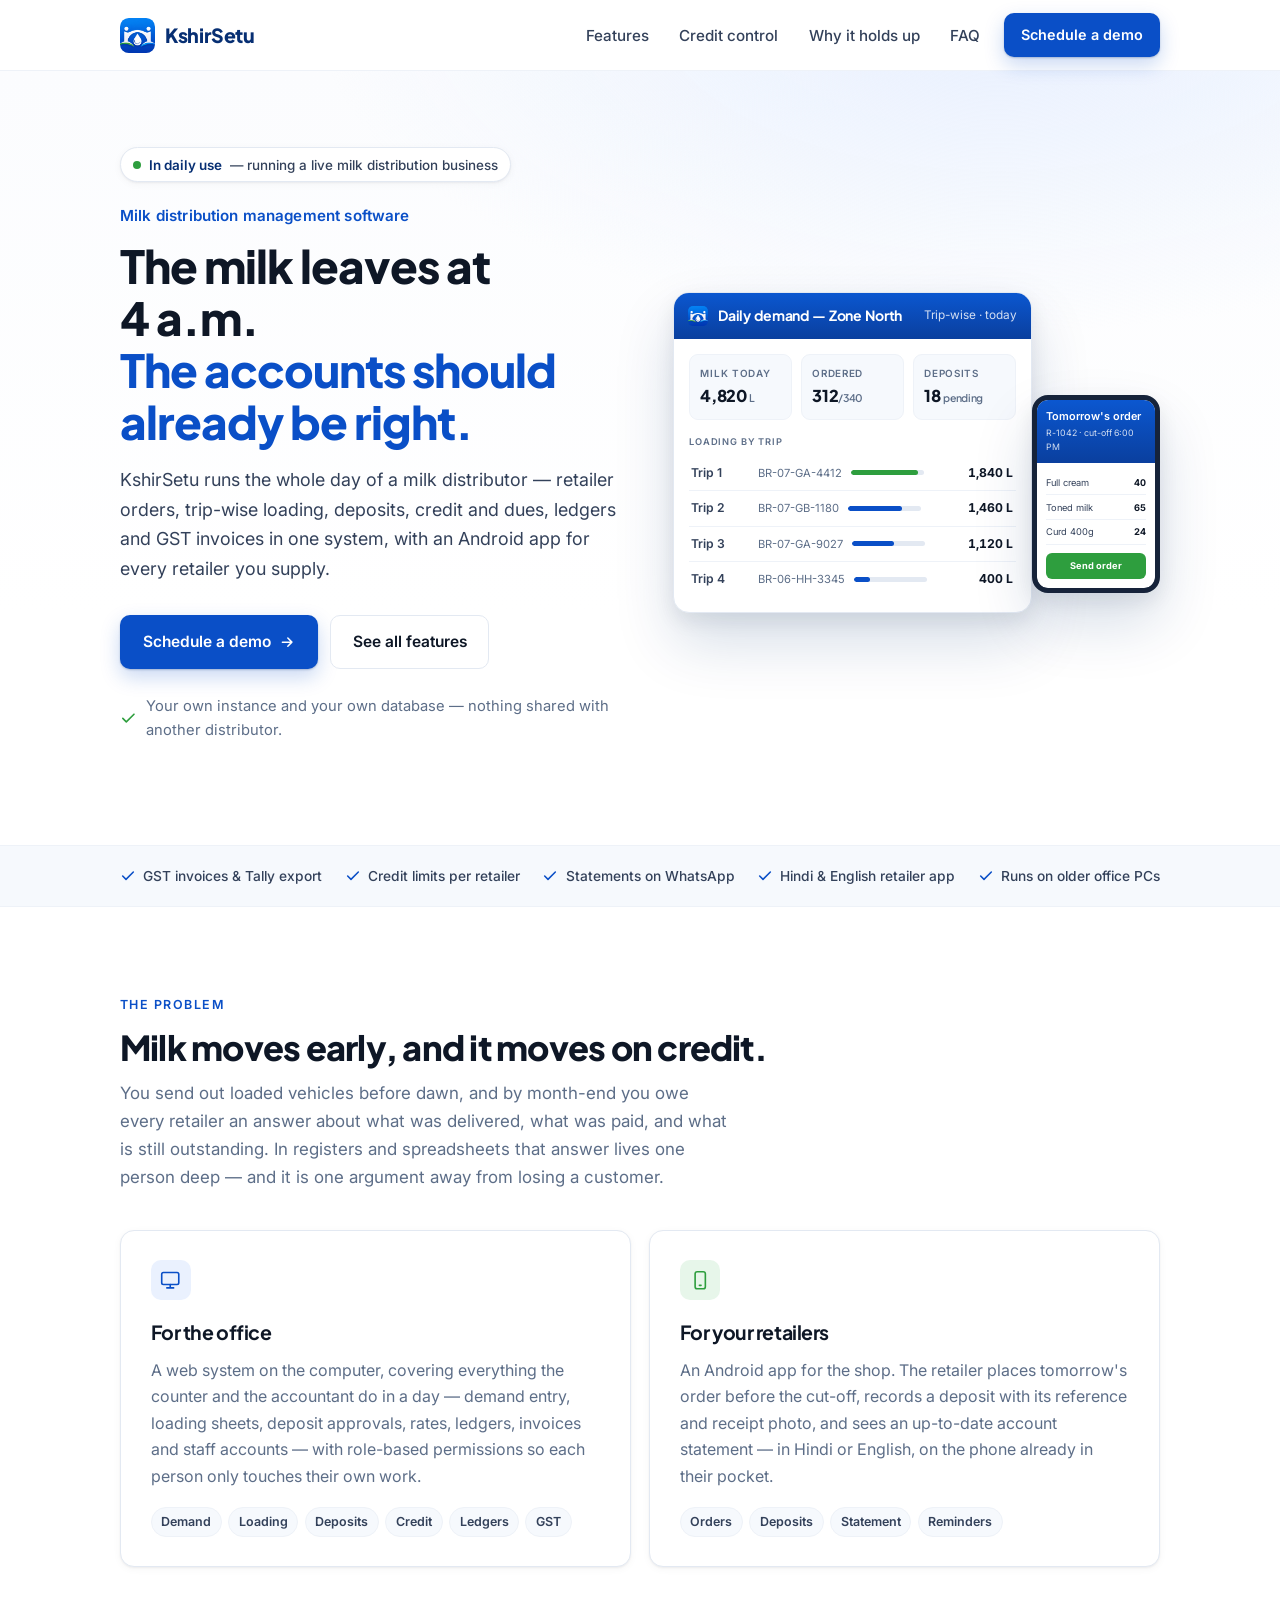
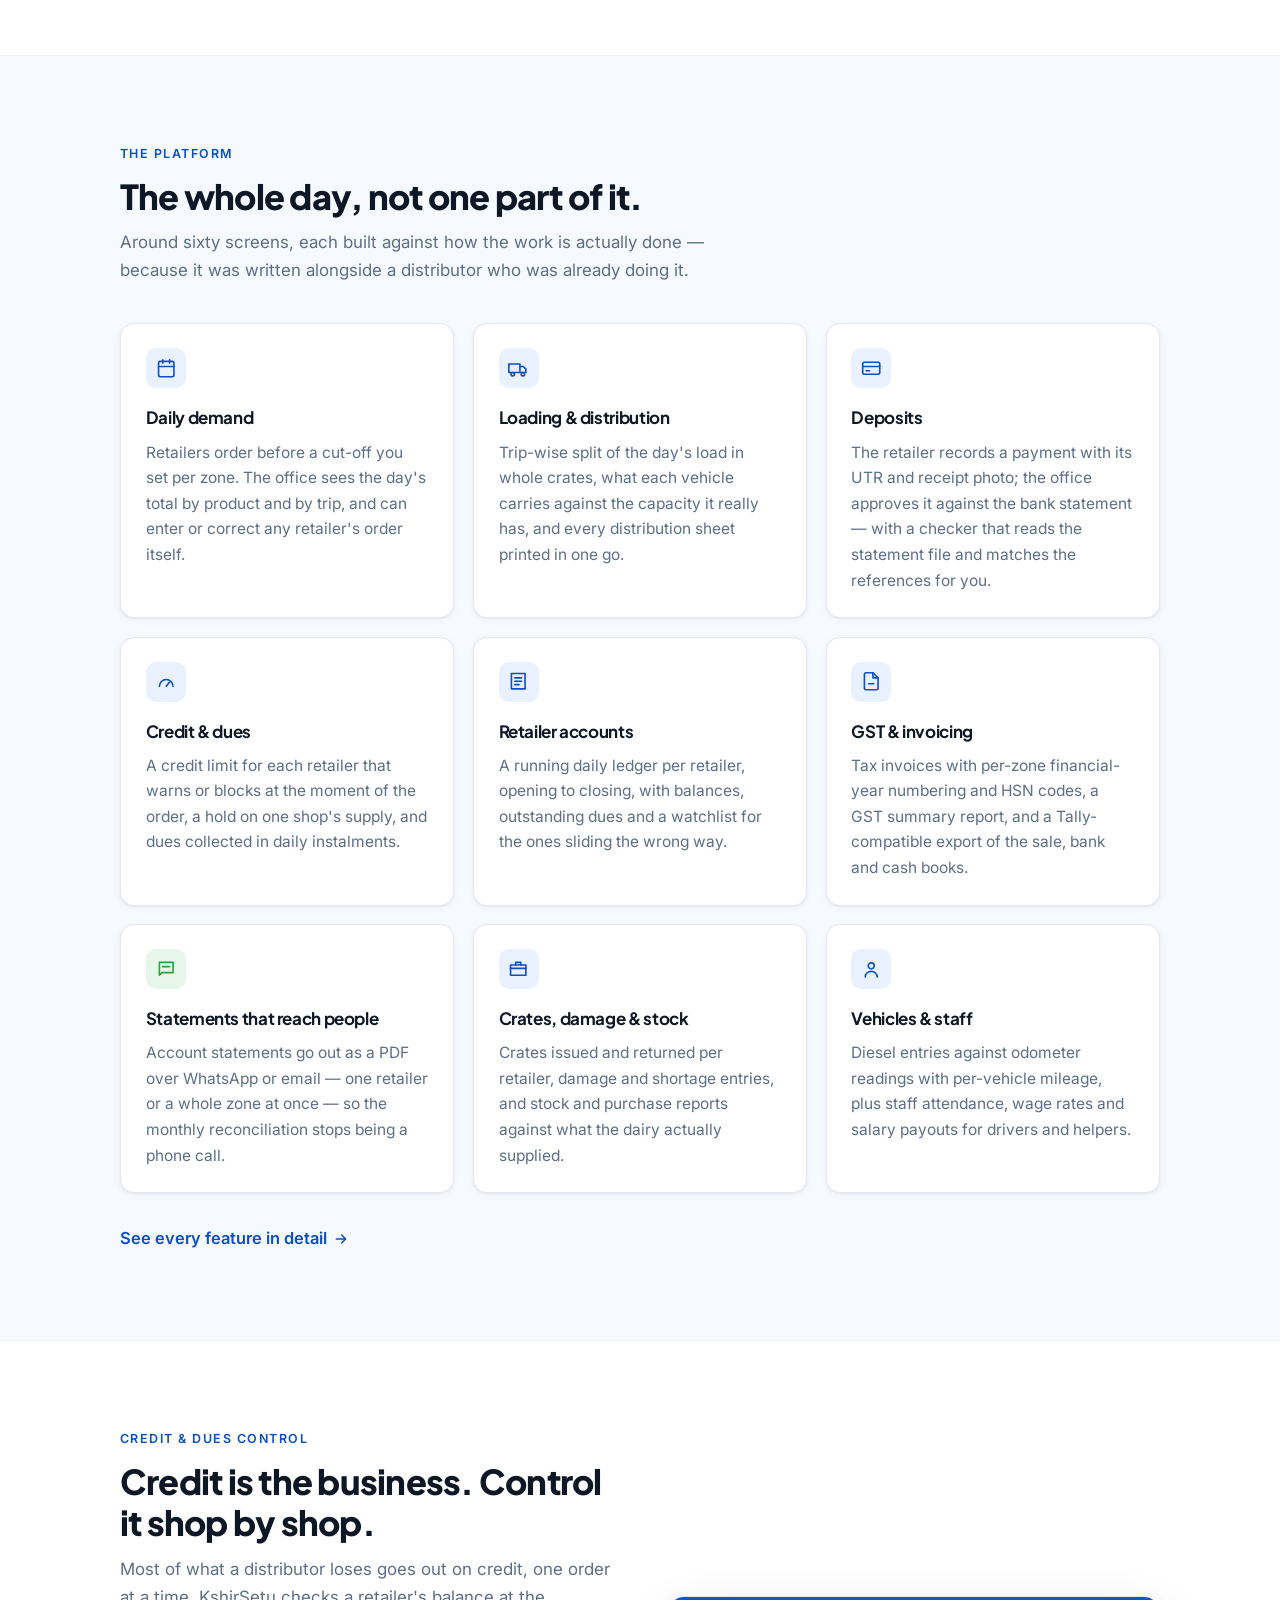
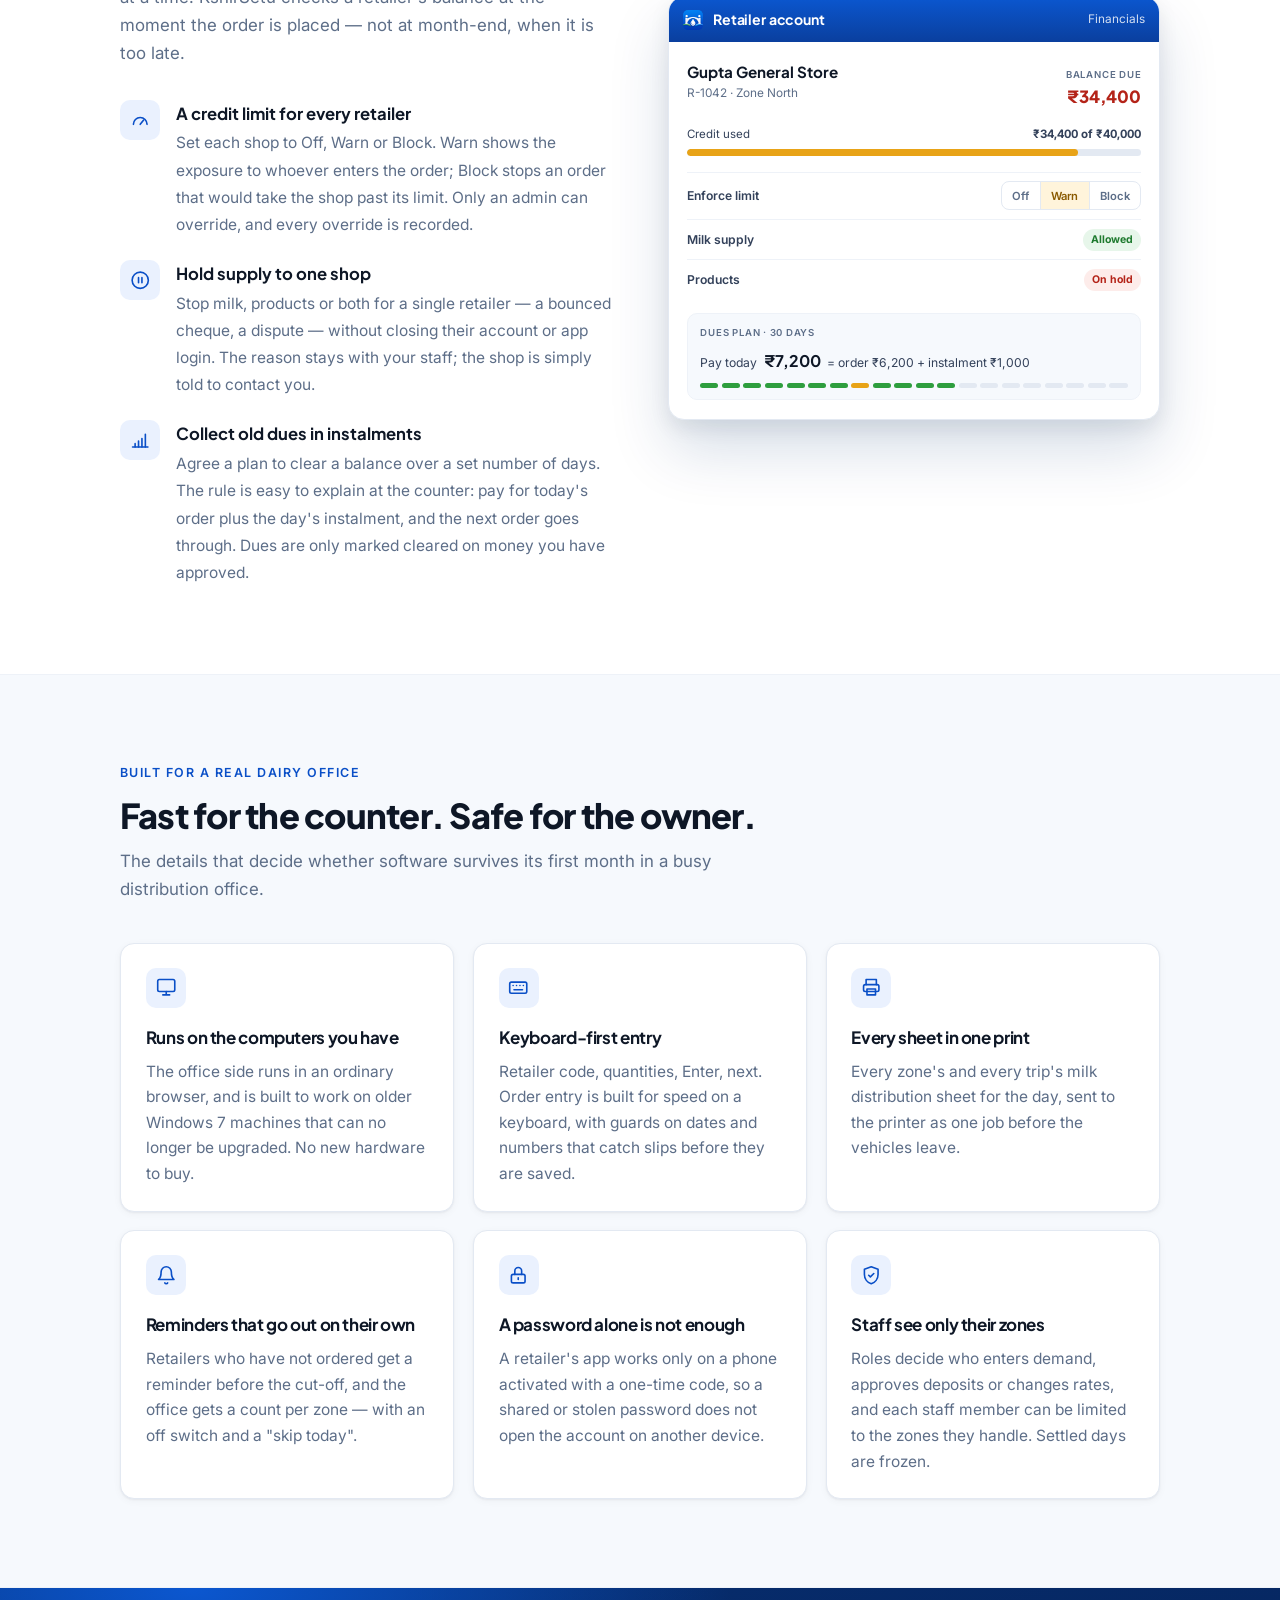
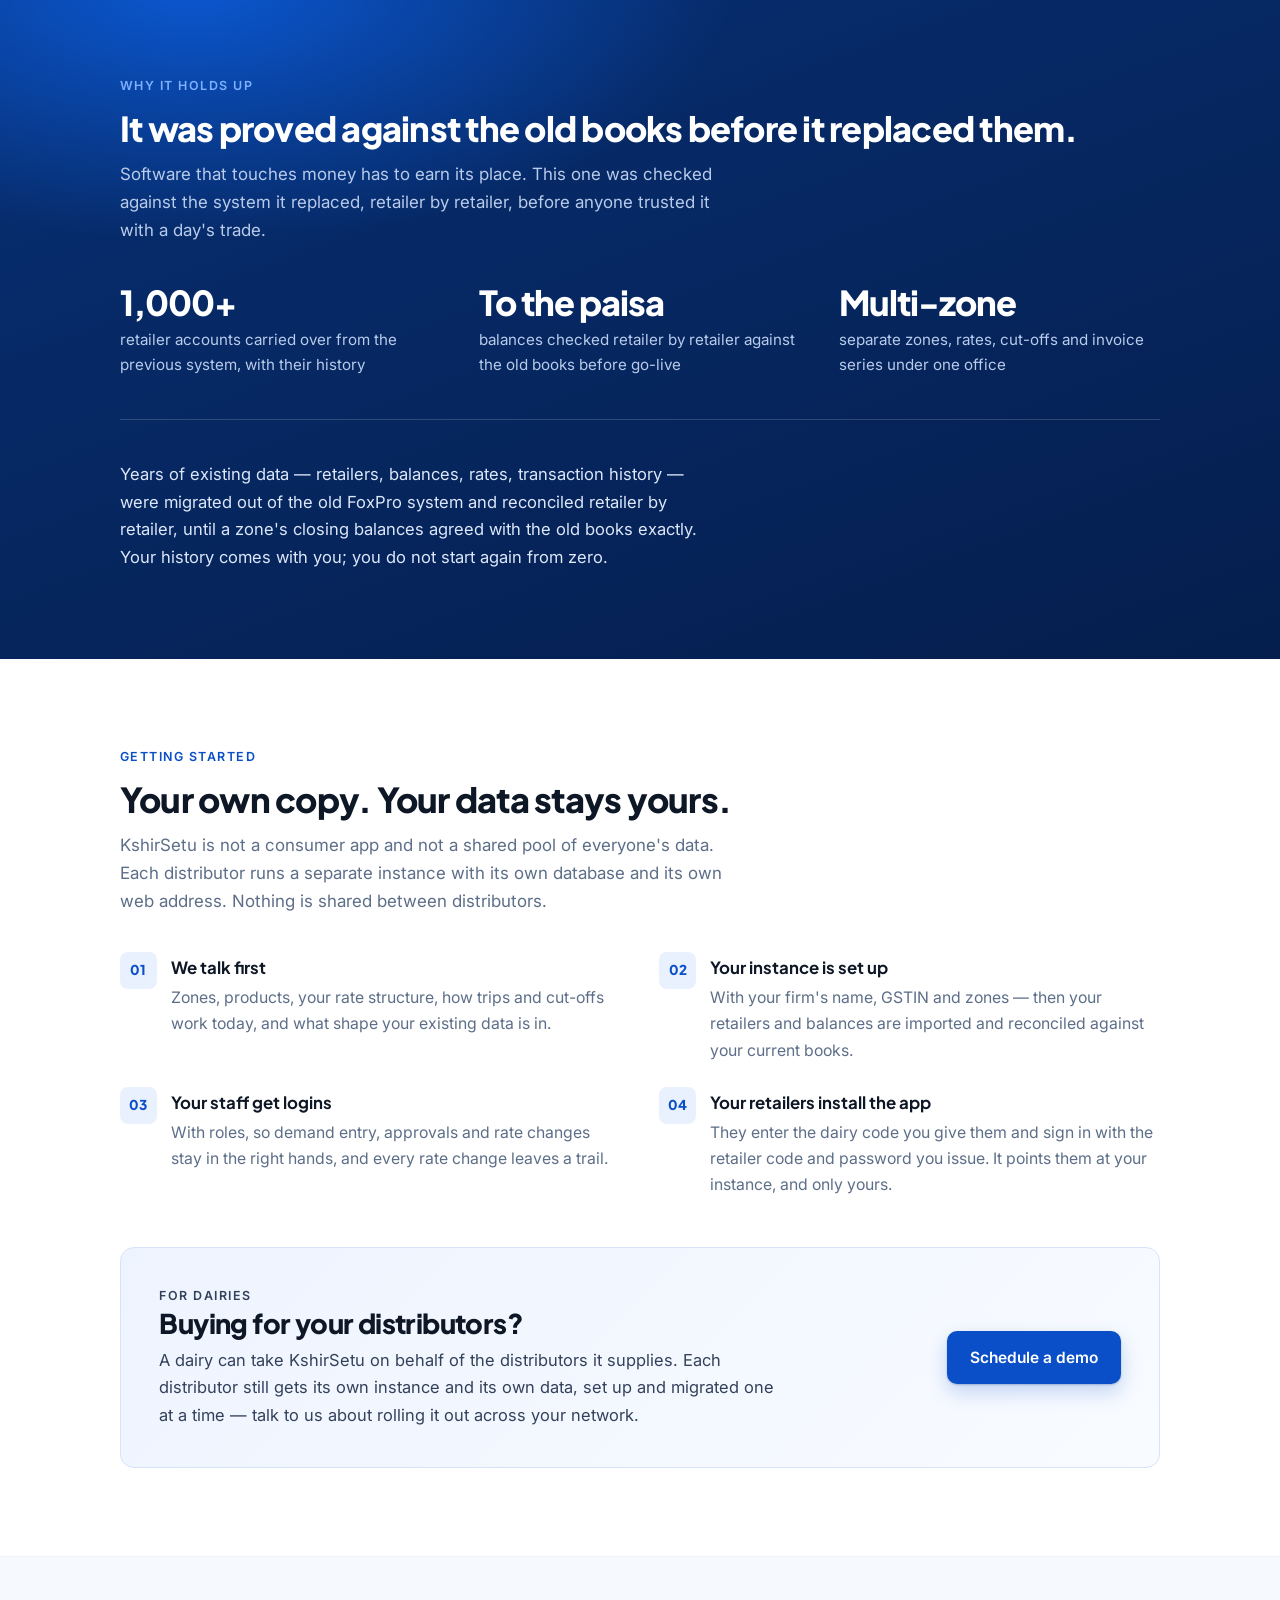
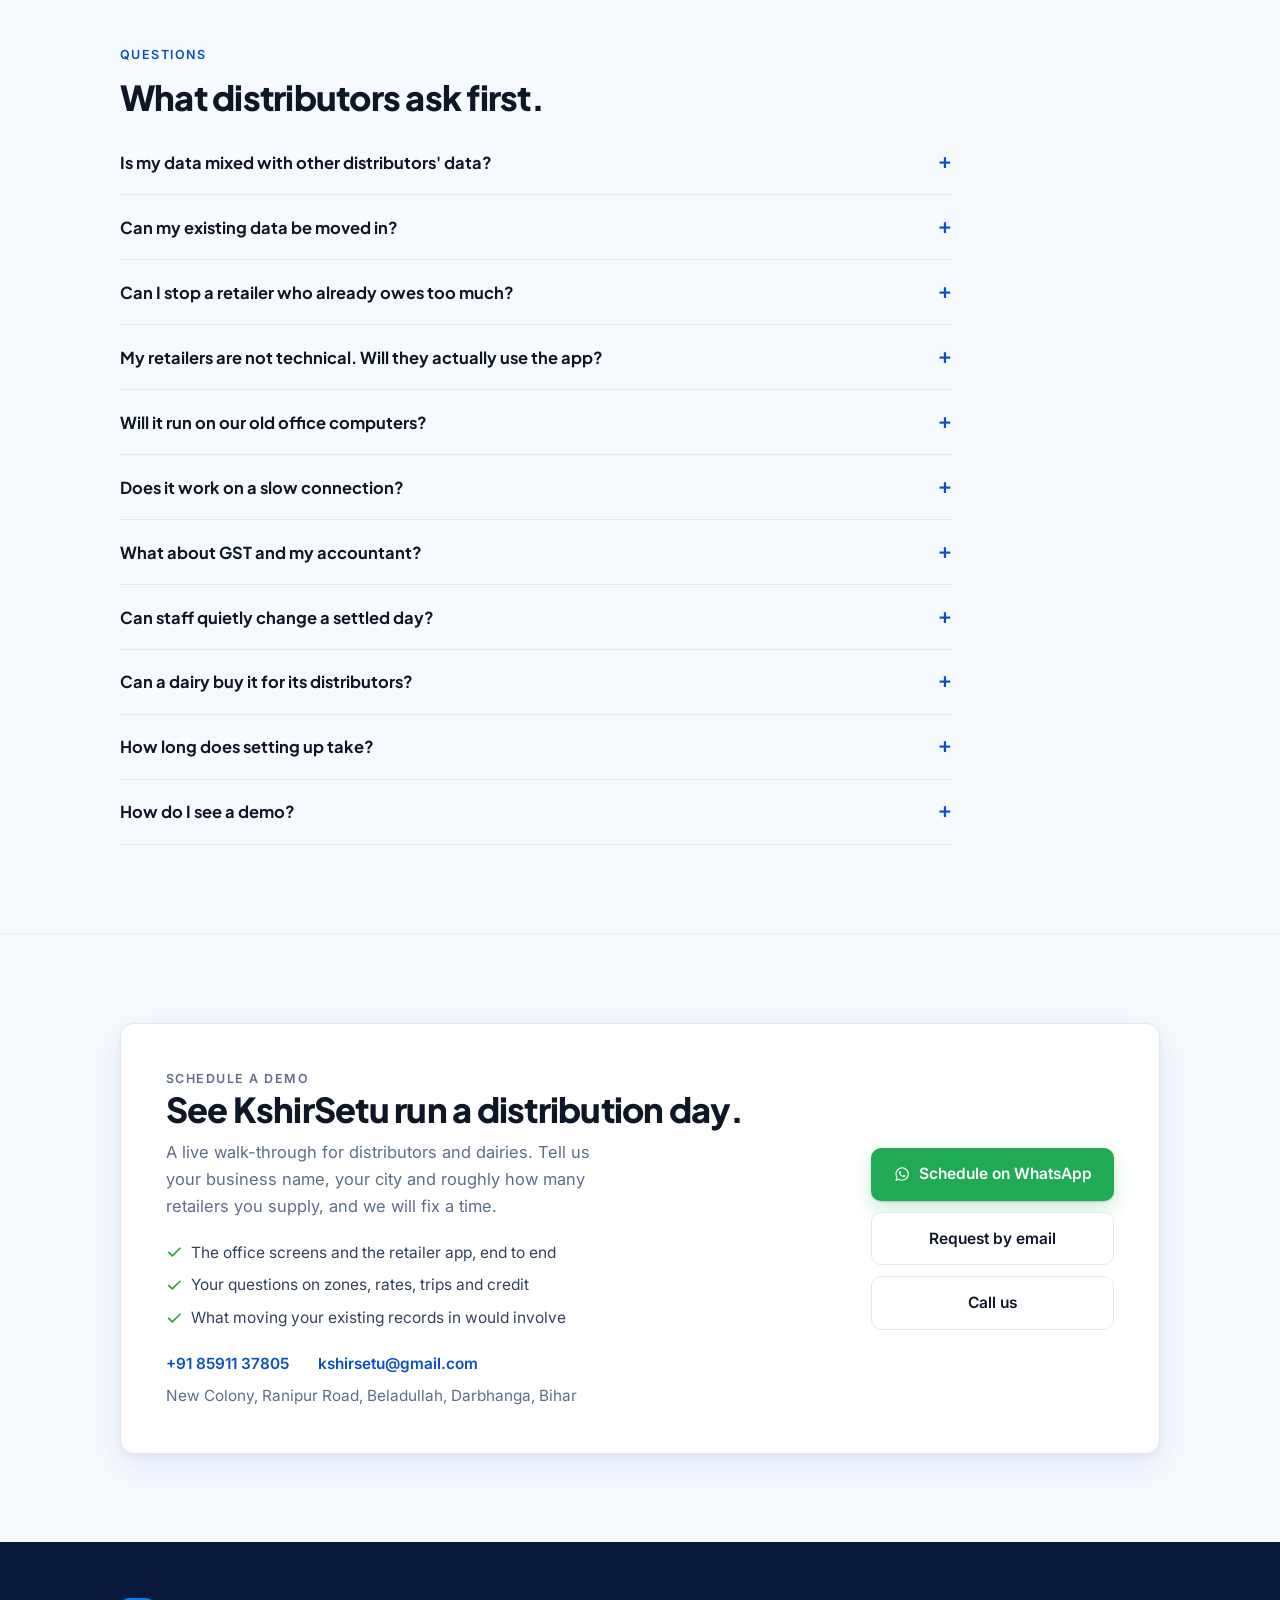
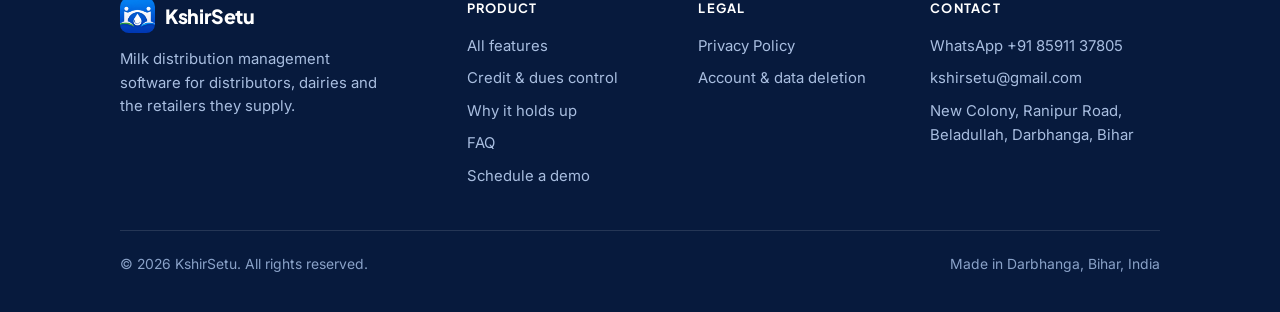
==== commit 48313b9d: "Add a features page, Schedule a demo, and search-engine basics The home page keeps its look and gain" ====
--- a/index.html
+++ b/index.html
@@ -1,19 +1,22 @@
 <!doctype html>
-<html lang="en">
+<html lang="en-IN">
 <head>
 <meta charset="utf-8">
 <meta name="viewport" content="width=device-width, initial-scale=1">
-<title>KshirSetu — Milk distribution management software</title>
-<meta name="description" content="KshirSetu runs the whole milk distribution day: retailer orders, trip-wise loading, deposits, retailer ledgers and GST invoices — with an Android app for every retailer you supply.">
-<link rel="canonical" href="https://kshirsetu.in/">
+<title>KshirSetu — Milk Distribution Management Software for Distributors &amp; Dairies</title>
+<meta name="description" content="KshirSetu is milk distribution management software for distributors and dairies in India: retailer orders, trip-wise loading, deposits, credit limits, retailer ledgers and GST invoices, with an Android app for retailers.">
+<link rel="canonical" href="https://www.kshirsetu.in/">
+<meta name="robots" content="index, follow">
 <meta property="og:site_name" content="KshirSetu">
-<meta property="og:title" content="KshirSetu — Milk distribution management software">
-<meta property="og:description" content="Orders, loading, deposits, retailer ledgers and GST invoices — with an Android app for the retailers you supply.">
+<meta property="og:locale" content="en_IN">
+<meta property="og:title" content="KshirSetu — Milk Distribution Management Software">
+<meta property="og:description" content="Orders, trip-wise loading, deposits, credit control, retailer ledgers and GST invoices — with an Android app for the retailers you supply.">
 <meta property="og:type" content="website">
-<meta property="og:url" content="https://kshirsetu.in/">
-<meta property="og:image" content="https://kshirsetu.in/assets/og.png">
+<meta property="og:url" content="https://www.kshirsetu.in/">
+<meta property="og:image" content="https://www.kshirsetu.in/assets/og.png">
 <meta property="og:image:width" content="1200">
 <meta property="og:image:height" content="630">
+<meta property="og:image:alt" content="KshirSetu — milk distribution management software">
 <meta name="twitter:card" content="summary_large_image">
 <meta name="theme-color" content="#0A4FC7">
 <link rel="icon" href="./assets/favicon-32.png" sizes="32x32">
@@ -22,330 +25,220 @@
 <link rel="preconnect" href="https://fonts.googleapis.com">
 <link rel="preconnect" href="https://fonts.gstatic.com" crossorigin>
 <script>document.documentElement.className+=" js";</script>
-<link href="https://fonts.googleapis.com/css2?family=Plus+Jakarta+Sans:wght@600;700;800&family=Inter:wght@400;500;600&family=Noto+Sans+Devanagari:wght@400;600&display=swap" rel="stylesheet">
-<style>
-  :root {
-    color-scheme: light;
-    --brand: #0A4FC7;
-    --brand-dark: #072F73;
-    --brand-deep: #051E4D;
-    --green: #2E9E3E;
-    --ink: #0E1726;
-    --ink-2: #33415A;
-    --muted: #5D6E88;
-    --line: #E3E9F2;
-    --line-2: #EEF2F8;
-    --bg: #FFFFFF;
-    --surface: #F6F9FD;
-    --radius: 14px;
-    --shadow-sm: 0 1px 2px rgba(14,23,38,.05), 0 2px 8px rgba(14,23,38,.04);
-    --shadow-md: 0 2px 6px rgba(14,23,38,.06), 0 12px 32px rgba(10,79,199,.08);
-    --shadow-lg: 0 8px 20px rgba(14,23,38,.08), 0 30px 60px rgba(7,47,115,.16);
-    --sans: "Inter", system-ui, -apple-system, "Segoe UI", Roboto, sans-serif;
-    --display: "Plus Jakarta Sans", "Inter", system-ui, sans-serif;
-    --deva: "Noto Sans Devanagari", "Inter", system-ui, sans-serif;
-  }
-  * { box-sizing: border-box; }
-  html { scroll-behavior: smooth; -webkit-text-size-adjust: 100%; }
-  body {
-    margin: 0; background: var(--bg); color: var(--ink);
-    font: 400 16.5px/1.65 var(--sans);
-    -webkit-font-smoothing: antialiased;
-  }
-  img { max-width: 100%; display: block; }
-  a { color: var(--brand); }
-  .wrap { max-width: 68rem; margin: 0 auto; padding: 0 1.5rem; }
-  h1, h2, h3, .display { font-family: var(--display); letter-spacing: -.022em; }
-  h2 { font-size: clamp(1.6rem, 3.4vw, 2.15rem); font-weight: 800; margin: 0 0 .75rem; line-height: 1.2; }
-  h3 { font-weight: 700; }
-  .eyebrow {
-    font-family: var(--sans); font-weight: 600; font-size: .78rem;
-    letter-spacing: .12em; text-transform: uppercase; color: var(--brand);
-    margin: 0 0 .7rem;
-  }
-  .sub { color: var(--muted); font-size: 1.06rem; margin: 0 0 2.4rem; max-width: 56ch; }
-  section { padding: clamp(3.5rem, 7vw, 5.5rem) 0; }
-  .sec-head { max-width: 60rem; }
-
-  /* ---------------- buttons ---------------- */
-  .btn {
-    display: inline-flex; align-items: center; justify-content: center; gap: .55rem;
-    font-family: var(--sans); font-weight: 600; font-size: .97rem;
-    padding: .8rem 1.35rem; border-radius: 10px; text-decoration: none;
-    border: 1px solid transparent; cursor: pointer; white-space: nowrap;
-    transition: transform .15s ease, box-shadow .15s ease, background .15s ease, border-color .15s ease;
-  }
-  .btn svg { width: 1.05em; height: 1.05em; flex: none; }
-  .btn-primary { background: var(--brand); color: #fff; box-shadow: 0 1px 2px rgba(7,47,115,.25), 0 8px 20px rgba(10,79,199,.22); }
-  .btn-primary:hover { background: #0947B2; transform: translateY(-1px); }
-  .btn-wa { background: #1FAA53; color: #fff; box-shadow: 0 1px 2px rgba(9,80,40,.2), 0 8px 20px rgba(31,170,83,.22); }
-  .btn-wa:hover { background: #1B9549; transform: translateY(-1px); }
-  .btn-ghost { background: #fff; color: var(--ink); border-color: var(--line); }
-  .btn-ghost:hover { border-color: var(--brand); color: var(--brand); }
-  .btn-on-dark { background: rgba(255,255,255,.1); color: #fff; border-color: rgba(255,255,255,.28); }
-  .btn-on-dark:hover { background: rgba(255,255,255,.18); }
-  .btn-sm { padding: .58rem 1rem; font-size: .9rem; }
-
-  /* ---------------- header ---------------- */
-  .site-head {
-    position: sticky; top: 0; z-index: 50; background: rgba(255,255,255,.88);
-    backdrop-filter: saturate(180%) blur(12px); border-bottom: 1px solid var(--line-2);
-  }
-  .site-head .wrap { display: flex; align-items: center; gap: 1.5rem; height: 4.4rem; }
-  .logo { display: flex; align-items: center; gap: .62rem; text-decoration: none; margin-right: auto; }
-  .logo img { width: 2.2rem; height: 2.2rem; border-radius: .55rem; }
-  .logo .name {
-    font-family: var(--display); font-weight: 800; font-size: 1.22rem;
-    color: var(--brand-dark); letter-spacing: -.02em;
-  }
-  .site-nav { display: none; gap: 1.9rem; }
-  .site-nav a { color: var(--ink-2); text-decoration: none; font-size: .95rem; font-weight: 500; }
-  .site-nav a:hover { color: var(--brand); }
-  @media (min-width: 56rem) { .site-nav { display: flex; } }
-
-  /* ---------------- hero ---------------- */
-  .hero {
-    position: relative; overflow: hidden; padding: clamp(3rem, 6vw, 4.75rem) 0 clamp(3.5rem, 7vw, 5.5rem);
-    background:
-      radial-gradient(1100px 520px at 78% -8%, #E8F0FE 0%, rgba(232,240,254,0) 62%),
-      linear-gradient(180deg, #FBFCFE 0%, #FFFFFF 70%);
-    border-bottom: 1px solid var(--line-2);
-  }
-  .hero-grid { display: grid; gap: clamp(2.5rem, 5vw, 3.5rem); align-items: center; }
-  @media (min-width: 62rem) { .hero-grid { grid-template-columns: 1.02fr 1fr; } }
-  .hero h1 {
-    font-size: clamp(1.95rem, 4.2vw, 2.85rem); font-weight: 800; line-height: 1.14;
-    margin: 0 0 1.1rem; color: var(--ink);
-  }
-  .hero h1 .hl { color: var(--brand); display: block; }
-  .hero .lede { font-size: 1.12rem; color: var(--ink-2); margin: 0 0 2rem; max-width: 34rem; }
-  .hero-cta { display: flex; flex-wrap: wrap; gap: .75rem; margin-bottom: 1.6rem; }
-  .hero-note { display: flex; align-items: center; gap: .55rem; font-size: .92rem; color: var(--muted); }
-  .hero-note svg { width: 1.05rem; height: 1.05rem; color: var(--green); flex: none; }
-  .pill {
-    display: inline-flex; align-items: center; gap: .5rem; margin-bottom: 1.4rem;
-    padding: .34rem .78rem .34rem .42rem; border-radius: 999px;
-    background: #fff; border: 1px solid var(--line);
-    font-size: .84rem; font-weight: 500; color: var(--ink-2); box-shadow: var(--shadow-sm);
-  }
-  .pill b { color: var(--brand-dark); font-weight: 600; white-space: nowrap; }
-  .pill .dot { width: .5rem; height: .5rem; border-radius: 50%; background: var(--green); margin-left: .3rem; }
-
-  /* ---------------- product mock ---------------- */
-  .mock { position: relative; }
-  @media (min-width: 34rem) { .mock { padding-right: 8rem; } }
-  .app {
-    border-radius: 16px; background: #fff; border: 1px solid var(--line);
-    box-shadow: var(--shadow-lg); overflow: hidden;
-  }
-  .app-bar {
-    display: flex; align-items: center; gap: .6rem; padding: .7rem .9rem;
-    background: linear-gradient(180deg, #0B57D0, #0A3F9E); color: #fff;
-  }
-  .app-bar .t { font-family: var(--display); font-weight: 700; font-size: .88rem; letter-spacing: -.01em; }
-  .app-bar .d { margin-left: auto; font-size: .74rem; opacity: .82; }
-  .app-bar .lg { width: 1.25rem; height: 1.25rem; border-radius: .3rem; }
-  .app-body { padding: .95rem; }
-  .tiles { display: grid; grid-template-columns: repeat(3, 1fr); gap: .55rem; margin-bottom: .85rem; }
-  .tile { background: var(--surface); border: 1px solid var(--line-2); border-radius: 9px; padding: .6rem .65rem; }
-  .tile .k { font-size: .62rem; text-transform: uppercase; letter-spacing: .07em; color: var(--muted); font-weight: 600; }
-  .tile .v { font-family: var(--display); font-weight: 800; font-size: 1.02rem; color: var(--ink); margin-top: .12rem; letter-spacing: -.02em; }
-  .tile .v span { font-size: .66rem; font-weight: 600; color: var(--muted); }
-  .rowline { display: flex; align-items: center; gap: .55rem; padding: .45rem .15rem; border-bottom: 1px solid var(--line-2); font-size: .76rem; }
-  .rowline:last-child { border-bottom: 0; }
-  .rowline .nm { font-weight: 600; color: var(--ink-2); min-width: 3.6rem; }
-  .rowline .veh { color: var(--muted); font-size: .7rem; }
-  .rowline .qty { margin-left: auto; font-weight: 700; color: var(--ink); font-variant-numeric: tabular-nums; }
-  .bar { height: .32rem; border-radius: 99px; background: var(--line); overflow: hidden; width: 4.6rem; flex: none; }
-  .bar i { display: block; height: 100%; background: var(--brand); border-radius: 99px; }
-  .bar.full i { background: var(--green); }
-  .caption { font-size: .58rem; text-transform: uppercase; letter-spacing: .09em; color: var(--muted); font-weight: 600; margin: 0 0 .4rem; }
-  .phone {
-    position: absolute; right: 0; bottom: 1.2rem; width: 8rem;
-    border-radius: 16px; border: 5px solid #16233A; background: #16233A;
-    box-shadow: var(--shadow-lg); overflow: hidden; display: none;
-  }
-  @media (min-width: 34rem) { .phone { display: block; } }
-  .phone .scr { background: #fff; border-radius: 11px; overflow: hidden; }
-  .phone .ph-top { background: linear-gradient(180deg, #0B57D0, #0A3F9E); color: #fff; padding: .5rem .55rem; }
-  .phone .ph-top .h { font-family: var(--deva); font-weight: 600; font-size: .68rem; }
-  .phone .ph-top .s { font-size: .55rem; opacity: .82; }
-  .phone .ph-b { padding: .5rem .55rem .6rem; }
-  .phone .pr { display: flex; align-items: center; gap: .3rem; font-size: .58rem; padding: .26rem 0; border-bottom: 1px solid var(--line-2); }
-  .phone .pr .n { color: var(--ink-2); font-family: var(--deva); }
-  .phone .pr .q { margin-left: auto; font-weight: 700; font-variant-numeric: tabular-nums; }
-  .phone .save { margin-top: .5rem; background: var(--green); color: #fff; text-align: center; border-radius: 6px; padding: .34rem; font-size: .58rem; font-weight: 700; font-family: var(--deva); }
-
-  /* ---------------- trust strip ---------------- */
-  .strip { background: var(--surface); border-bottom: 1px solid var(--line-2); padding: 1.15rem 0; }
-  .strip ul {
-    list-style: none; margin: 0; padding: 0; display: flex; flex-wrap: wrap;
-    gap: .6rem 2.1rem; justify-content: center;
-    font-size: .88rem; color: var(--ink-2); font-weight: 500;
-  }
-  .strip li { display: flex; align-items: center; gap: .45rem; }
-  .strip svg { width: 1rem; height: 1rem; color: var(--brand); flex: none; }
-
-  /* ---------------- cards ---------------- */
-  .two { display: grid; gap: 1.15rem; }
-  @media (min-width: 48rem) { .two { grid-template-columns: 1fr 1fr; } }
-  .grid3 { display: grid; gap: 1.15rem; }
-  @media (min-width: 44rem) { .grid3 { grid-template-columns: 1fr 1fr; } }
-  @media (min-width: 64rem) { .grid3 { grid-template-columns: repeat(3, 1fr); } }
-  .card {
-    background: #fff; border: 1px solid var(--line); border-radius: var(--radius);
-    padding: 1.5rem 1.55rem; box-shadow: var(--shadow-sm);
-    transition: transform .18s ease, box-shadow .18s ease, border-color .18s ease;
-  }
-  .card:hover { transform: translateY(-2px); box-shadow: var(--shadow-md); border-color: #D3DEEE; }
-  .card h3 { margin: 0 0 .45rem; font-size: 1.06rem; color: var(--ink); }
-  .card p { margin: 0; color: var(--muted); font-size: .97rem; }
-  .ico {
-    width: 2.5rem; height: 2.5rem; border-radius: 10px; display: grid; place-items: center;
-    background: #EAF1FE; color: var(--brand); margin-bottom: 1rem;
-  }
-  .ico svg { width: 1.28rem; height: 1.28rem; }
-  .ico.g { background: #E7F6EA; color: var(--green); }
-  .card.big { padding: 1.8rem 1.85rem; }
-  .card.big h3 { font-size: 1.22rem; margin-bottom: .55rem; }
-  .card.big p { font-size: 1rem; }
-  .tagrow { display: flex; flex-wrap: wrap; gap: .4rem; margin-top: 1.1rem; }
-  .tag {
-    font-size: .78rem; font-weight: 600; color: var(--ink-2);
-    background: var(--surface); border: 1px solid var(--line-2);
-    padding: .25rem .6rem; border-radius: 99px;
-  }
-
-  /* ---------------- dark proof band ---------------- */
-  .band {
-    background:
-      radial-gradient(900px 420px at 15% 0%, #0B57D0 0%, rgba(11,87,208,0) 60%),
-      linear-gradient(160deg, #072F73 0%, #051E4D 100%);
-    color: #fff;
-  }
-  .band h2 { color: #fff; }
-  .band .sub { color: #B8CBEA; }
-  .band .eyebrow { color: #7FB0FF; }
-  .stats { display: grid; gap: 2rem; margin-top: .5rem; }
-  @media (min-width: 44rem) { .stats { grid-template-columns: repeat(3, 1fr); gap: 2.4rem; } }
-  .stat .n { font-family: var(--display); font-weight: 800; font-size: 2.15rem; letter-spacing: -.03em; line-height: 1.05; color: #fff; }
-  .stat .l { color: #B8CBEA; font-size: .95rem; margin-top: .45rem; }
-  .band .rule { height: 1px; background: rgba(255,255,255,.16); margin: 2.6rem 0; }
-  .band .quote { max-width: 60ch; color: #DCE7F9; font-size: 1.04rem; margin: 0; }
-
-  /* ---------------- steps ---------------- */
-  ol.steps { counter-reset: s; list-style: none; margin: 0; padding: 0; display: grid; gap: 1.1rem; }
-  @media (min-width: 52rem) { ol.steps { grid-template-columns: repeat(2, 1fr); gap: 1.6rem 2.4rem; } }
-  ol.steps li { counter-increment: s; padding-left: 3.2rem; position: relative; color: var(--muted); font-size: .99rem; }
-  ol.steps li::before {
-    content: counter(s, decimal-leading-zero); position: absolute; left: 0; top: -.15rem;
-    font-family: var(--display); font-weight: 800; font-size: .85rem; color: var(--brand);
-    background: #EAF1FE; width: 2.3rem; height: 2.3rem; border-radius: 8px;
-    display: grid; place-items: center;
-  }
-  ol.steps li b { display: block; color: var(--ink); font-family: var(--display); font-size: 1.05rem; margin-bottom: .2rem; font-weight: 700; }
-
-  /* ---------------- faq ---------------- */
-  .faq { max-width: 52rem; }
-  details {
-    border-bottom: 1px solid var(--line); padding: 1.15rem 0;
-  }
-  details summary {
-    cursor: pointer; list-style: none; display: flex; align-items: flex-start; gap: 1rem;
-    font-family: var(--display); font-weight: 700; font-size: 1.03rem; color: var(--ink);
-  }
-  details summary::-webkit-details-marker { display: none; }
-  details summary::after {
-    content: "+"; margin-left: auto; color: var(--brand); font-size: 1.35rem;
-    line-height: 1; font-weight: 600; flex: none; transition: transform .2s ease;
-  }
-  details[open] summary::after { content: "−"; }
-  details p { margin: .8rem 0 0; color: var(--muted); font-size: .99rem; max-width: 62ch; }
-
-  /* ---------------- cta ---------------- */
-  .cta-band { background: var(--surface); border-top: 1px solid var(--line-2); }
-  .cta-panel {
-    background: #fff; border: 1px solid var(--line); border-radius: var(--radius);
-    box-shadow: var(--shadow-md); padding: clamp(1.8rem, 4vw, 2.8rem);
-  }
-  .cta-box { display: grid; gap: 1.8rem; align-items: center; }
-  @media (min-width: 54rem) { .cta-box { grid-template-columns: 1.35fr auto; gap: 2.5rem; } }
-  .cta-box h2 { margin-bottom: .5rem; }
-  .cta-box p { color: var(--muted); margin: 0; max-width: 46ch; }
-  .cta-actions { display: flex; flex-wrap: wrap; gap: .7rem; }
-  @media (min-width: 54rem) { .cta-actions { flex-direction: column; align-items: stretch; min-width: 14rem; } }
-  .contact-lines { display: flex; flex-wrap: wrap; gap: .4rem 1.8rem; margin-top: 1.3rem; font-size: .96rem; }
-  .contact-lines a { text-decoration: none; font-weight: 600; }
-  .contact-lines span { color: var(--muted); }
-
-  /* ---------------- footer ---------------- */
-  .site-foot { background: #071A3D; color: #A9BEE0; padding: 3.5rem 0 2.2rem; font-size: .93rem; }
-  .foot-grid { display: grid; gap: 2.2rem; }
-  @media (min-width: 50rem) { .foot-grid { grid-template-columns: 1.6fr 1fr 1fr 1.2fr; gap: 2.5rem; } }
-  .site-foot h4 {
-    font-family: var(--display); font-size: .8rem; text-transform: uppercase; letter-spacing: .1em;
-    color: #fff; margin: 0 0 .9rem; font-weight: 700;
-  }
-  .site-foot a { color: #A9BEE0; text-decoration: none; }
-  .site-foot a:hover { color: #fff; }
-  .site-foot ul { list-style: none; margin: 0; padding: 0; display: grid; gap: .5rem; }
-  .foot-brand .logo { margin-bottom: .9rem; }
-  .foot-brand .logo .name { color: #fff; }
-  .foot-brand p { margin: 0; max-width: 30ch; line-height: 1.6; }
-  .foot-bottom {
-    margin-top: 2.6rem; padding-top: 1.4rem; border-top: 1px solid rgba(255,255,255,.12);
-    display: flex; flex-wrap: wrap; gap: .6rem 1.5rem; justify-content: space-between;
-    font-size: .87rem; color: #8AA2C8;
-  }
-  .hindi { font-family: var(--deva); }
-
-  /* ---------------- motion ---------------- */
-  .js .rise { opacity: 0; transform: translateY(14px); transition: opacity .6s ease, transform .6s ease; }
-  .js .rise.in { opacity: 1; transform: none; }
-  @media (prefers-reduced-motion: reduce) {
-    html { scroll-behavior: auto; }
-    .js .rise { opacity: 1; transform: none; transition: none; }
-    .card:hover, .btn:hover { transform: none; }
-  }
-  :focus-visible { outline: 2px solid var(--brand); outline-offset: 3px; border-radius: 4px; }
-  section[id] { scroll-margin-top: 5rem; }
-</style>
+<link href="https://fonts.googleapis.com/css2?family=Plus+Jakarta+Sans:wght@600;700;800&family=Inter:wght@400;500;600&display=swap" rel="stylesheet">
+<link rel="stylesheet" href="./assets/site.css?v=2">
+<script type="application/ld+json">
+{
+  "@context": "https://schema.org",
+  "@graph": [
+    {
+      "@type": "Organization",
+      "@id": "https://www.kshirsetu.in/#org",
+      "name": "KshirSetu",
+      "url": "https://www.kshirsetu.in/",
+      "logo": "https://www.kshirsetu.in/assets/logo.png",
+      "email": "kshirsetu@gmail.com",
+      "telephone": "+91-85911-37805",
+      "address": {
+        "@type": "PostalAddress",
+        "streetAddress": "New Colony, Ranipur Road, Beladullah",
+        "addressLocality": "Darbhanga",
+        "addressRegion": "Bihar",
+        "addressCountry": "IN"
+      },
+      "contactPoint": {
+        "@type": "ContactPoint",
+        "contactType": "sales",
+        "telephone": "+91-85911-37805",
+        "email": "kshirsetu@gmail.com",
+        "areaServed": "IN",
+        "availableLanguage": ["English", "Hindi"]
+      }
+    },
+    {
+      "@type": "WebSite",
+      "@id": "https://www.kshirsetu.in/#website",
+      "url": "https://www.kshirsetu.in/",
+      "name": "KshirSetu",
+      "publisher": { "@id": "https://www.kshirsetu.in/#org" },
+      "inLanguage": "en-IN"
+    },
+    {
+      "@type": "SoftwareApplication",
+      "@id": "https://www.kshirsetu.in/#software",
+      "name": "KshirSetu",
+      "url": "https://www.kshirsetu.in/",
+      "applicationCategory": "BusinessApplication",
+      "applicationSubCategory": "Milk distribution management software",
+      "operatingSystem": "Web browser, Android",
+      "description": "Milk distribution management software for milk distributors and dairies: retailer orders, trip-wise loading, deposits, credit limits and dues collection, retailer ledgers, GST invoices and a retailer Android app.",
+      "featureList": [
+        "Retailer milk and product orders with per-zone cut-offs",
+        "Trip-wise loading by whole crates with vehicle capacity warnings",
+        "Deposits with UTR and receipt photo, checked against bank statements",
+        "Per-retailer credit limits, supply holds and dues collection plans",
+        "Daily retailer ledgers and statements on WhatsApp and email",
+        "GST tax invoices and Tally-compatible export",
+        "Android app for retailers in Hindi and English"
+      ],
+      "publisher": { "@id": "https://www.kshirsetu.in/#org" }
+    },
+    {
+      "@type": "FAQPage",
+      "@id": "https://www.kshirsetu.in/#faq",
+      "mainEntity": [
+        {
+          "@type": "Question",
+          "name": "Is my data mixed with other distributors' data?",
+          "acceptedAnswer": {
+            "@type": "Answer",
+            "text": "No. Each distributor gets a separate instance — its own database, its own web address, its own logins. Your retailers, rates and balances are not visible to anyone else, and there is no shared pool to opt out of."
+          }
+        },
+        {
+          "@type": "Question",
+          "name": "Can my existing data be moved in?",
+          "acceptedAnswer": {
+            "@type": "Answer",
+            "text": "Yes, and it should be. Retailers, opening balances, rates and transaction history have already been migrated out of an old FoxPro system and reconciled against the old books before go-live. Registers and spreadsheets can be brought in the same way. The migration is checked with you before anything goes live."
+          }
+        },
+        {
+          "@type": "Question",
+          "name": "Can I stop a retailer who already owes too much?",
+          "acceptedAnswer": {
+            "@type": "Answer",
+            "text": "Yes. Each retailer can have a credit limit set to warn or to block, so an order that would push the shop past its limit is flagged or refused when it is entered. You can also put one shop's milk or product supply on hold, or agree a plan to collect old dues in daily instalments."
+          }
+        },
+        {
+          "@type": "Question",
+          "name": "My retailers are not technical. Will they actually use the app?",
+          "acceptedAnswer": {
+            "@type": "Answer",
+            "text": "The app does four things — place an order, record a deposit, see the account statement, read messages from you — in Hindi or English. And nothing depends on the retailer using it: the office can enter or correct any retailer's order, so a shop with no smartphone works exactly as before."
+          }
+        },
+        {
+          "@type": "Question",
+          "name": "Will it run on our old office computers?",
+          "acceptedAnswer": {
+            "@type": "Answer",
+            "text": "Yes. The office side runs in a web browser, and it is built to work on older Windows 7 computers whose browser can no longer be updated. There is nothing to install."
+          }
+        },
+        {
+          "@type": "Question",
+          "name": "Does it work on a slow connection?",
+          "acceptedAnswer": {
+            "@type": "Answer",
+            "text": "It needs an internet connection, but the screens are deliberately light and the app is built for ordinary mobile data at the shop. The office side runs in a normal browser on the computer you already have."
+          }
+        },
+        {
+          "@type": "Question",
+          "name": "What about GST and my accountant?",
+          "acceptedAnswer": {
+            "@type": "Answer",
+            "text": "The system issues tax invoices with per-zone financial-year numbering and HSN codes, and produces a GST summary. Sale, bank and cash books export in a Tally-compatible format, so your accountant carries on filing the way they do today."
+          }
+        },
+        {
+          "@type": "Question",
+          "name": "Can staff quietly change a settled day?",
+          "acceptedAnswer": {
+            "@type": "Answer",
+            "text": "No. A day can be closed and frozen, after which it cannot be edited; rate changes and approvals are recorded with who did them and when; and permissions are per role, so demand entry, deposit approval and rate changes can sit with different people."
+          }
+        },
+        {
+          "@type": "Question",
+          "name": "Can a dairy buy it for its distributors?",
+          "acceptedAnswer": {
+            "@type": "Answer",
+            "text": "Yes. A dairy can take KshirSetu on behalf of the distributors it supplies. Each distributor still runs its own instance with its own data, so one distributor never sees another's retailers or balances."
+          }
+        },
+        {
+          "@type": "Question",
+          "name": "How long does setting up take?",
+          "acceptedAnswer": {
+            "@type": "Answer",
+            "text": "A new instance can be running in about an hour. The real work is your data — importing retailers and balances and agreeing that they match your books — and that depends on the state of the records you are coming from."
+          }
+        },
+        {
+          "@type": "Question",
+          "name": "How do I see a demo?",
+          "acceptedAnswer": {
+            "@type": "Answer",
+            "text": "Message us on WhatsApp or email with your business name, your city and roughly how many retailers you supply, and we will fix a time to walk you through the office screens and the retailer app."
+          }
+        }
+      ]
+    }
+  ]
+}
+</script>
 </head>
 <body>
-
+<svg xmlns="http://www.w3.org/2000/svg" style="display:none" aria-hidden="true">
+  <symbol id="i-check" viewBox="0 0 24 24" fill="none" stroke="currentColor" stroke-width="2.3" stroke-linecap="round" stroke-linejoin="round"><path d="M20 6 9 17l-5-5"/></symbol>
+  <symbol id="i-arrow" viewBox="0 0 24 24" fill="none" stroke="currentColor" stroke-width="2.2" stroke-linecap="round" stroke-linejoin="round"><path d="M5 12h14M13 6l6 6-6 6"/></symbol>
+  <symbol id="i-cal" viewBox="0 0 24 24" fill="none" stroke="currentColor" stroke-width="1.9" stroke-linecap="round" stroke-linejoin="round"><rect x="3" y="4" width="18" height="18" rx="2"/><path d="M16 2v4M8 2v4M3 10h18"/></symbol>
+  <symbol id="i-truck" viewBox="0 0 24 24" fill="none" stroke="currentColor" stroke-width="1.9" stroke-linecap="round" stroke-linejoin="round"><path d="M1 7h13v10H1zM14 10h4l3 3v4h-7z"/><circle cx="5.5" cy="19" r="2"/><circle cx="17.5" cy="19" r="2"/></symbol>
+  <symbol id="i-card" viewBox="0 0 24 24" fill="none" stroke="currentColor" stroke-width="1.9" stroke-linecap="round" stroke-linejoin="round"><rect x="2" y="5" width="20" height="14" rx="2"/><path d="M2 10h20M6 15h4"/></symbol>
+  <symbol id="i-ledger" viewBox="0 0 24 24" fill="none" stroke="currentColor" stroke-width="1.9" stroke-linecap="round" stroke-linejoin="round"><path d="M4 3h16v18H4z"/><path d="M8 8h8M8 12h8M8 16h5"/></symbol>
+  <symbol id="i-doc" viewBox="0 0 24 24" fill="none" stroke="currentColor" stroke-width="1.9" stroke-linecap="round" stroke-linejoin="round"><path d="M14 2H6a2 2 0 0 0-2 2v16a2 2 0 0 0 2 2h12a2 2 0 0 0 2-2V8z"/><path d="M14 2v6h6M9 15h6"/></symbol>
+  <symbol id="i-chat" viewBox="0 0 24 24" fill="none" stroke="currentColor" stroke-width="1.9" stroke-linecap="round" stroke-linejoin="round"><path d="M4 4h16v12H7l-3 3z"/><path d="M8 9h8"/></symbol>
+  <symbol id="i-box" viewBox="0 0 24 24" fill="none" stroke="currentColor" stroke-width="1.9" stroke-linecap="round" stroke-linejoin="round"><path d="M3 7h18v12H3z"/><path d="M3 11h18M9 7V4h6v3"/></symbol>
+  <symbol id="i-user" viewBox="0 0 24 24" fill="none" stroke="currentColor" stroke-width="1.9" stroke-linecap="round" stroke-linejoin="round"><circle cx="12" cy="8" r="3.5"/><path d="M5 21c0-3.6 3.1-6.5 7-6.5s7 2.9 7 6.5"/></symbol>
+  <symbol id="i-shield" viewBox="0 0 24 24" fill="none" stroke="currentColor" stroke-width="1.9" stroke-linecap="round" stroke-linejoin="round"><path d="M12 2 4 5v6c0 5 3.4 9.4 8 11 4.6-1.6 8-6 8-11V5z"/><path d="m9 12 2 2 4-4"/></symbol>
+  <symbol id="i-monitor" viewBox="0 0 24 24" fill="none" stroke="currentColor" stroke-width="1.9" stroke-linecap="round" stroke-linejoin="round"><rect x="2" y="3" width="20" height="14" rx="2"/><path d="M8 21h8M12 17v4"/></symbol>
+  <symbol id="i-phone" viewBox="0 0 24 24" fill="none" stroke="currentColor" stroke-width="1.9" stroke-linecap="round" stroke-linejoin="round"><rect x="6" y="2" width="12" height="20" rx="2.5"/><path d="M11 18h2"/></symbol>
+  <symbol id="i-gauge" viewBox="0 0 24 24" fill="none" stroke="currentColor" stroke-width="1.9" stroke-linecap="round" stroke-linejoin="round"><path d="M4 18a8 8 0 1 1 16 0"/><path d="m12 18 4-5"/></symbol>
+  <symbol id="i-pause" viewBox="0 0 24 24" fill="none" stroke="currentColor" stroke-width="1.9" stroke-linecap="round" stroke-linejoin="round"><circle cx="12" cy="12" r="9.5"/><path d="M10 9v6M14 9v6"/></symbol>
+  <symbol id="i-steps" viewBox="0 0 24 24" fill="none" stroke="currentColor" stroke-width="1.9" stroke-linecap="round" stroke-linejoin="round"><path d="M3 20h18"/><path d="M6 20v-4M10 20v-7M14 20v-10M18 20V5"/></symbol>
+  <symbol id="i-key" viewBox="0 0 24 24" fill="none" stroke="currentColor" stroke-width="1.9" stroke-linecap="round" stroke-linejoin="round"><rect x="4" y="11" width="16" height="10" rx="2"/><path d="M8 11V7a4 4 0 0 1 8 0v4M12 15v2"/></symbol>
+  <symbol id="i-print" viewBox="0 0 24 24" fill="none" stroke="currentColor" stroke-width="1.9" stroke-linecap="round" stroke-linejoin="round"><path d="M6 9V3h12v6"/><rect x="3" y="9" width="18" height="8" rx="2"/><path d="M7 14h10v7H7z"/></symbol>
+  <symbol id="i-keys" viewBox="0 0 24 24" fill="none" stroke="currentColor" stroke-width="1.9" stroke-linecap="round" stroke-linejoin="round"><rect x="2" y="6" width="20" height="13" rx="2"/><path d="M6 10h.01M10 10h.01M14 10h.01M18 10h.01M7 15h10"/></symbol>
+  <symbol id="i-map" viewBox="0 0 24 24" fill="none" stroke="currentColor" stroke-width="1.9" stroke-linecap="round" stroke-linejoin="round"><path d="M9 4 3 6v14l6-2 6 2 6-2V4l-6 2z"/><path d="M9 4v14M15 6v14"/></symbol>
+  <symbol id="i-bell" viewBox="0 0 24 24" fill="none" stroke="currentColor" stroke-width="1.9" stroke-linecap="round" stroke-linejoin="round"><path d="M6 8a6 6 0 0 1 12 0c0 7 3 9 3 9H3s3-2 3-9"/><path d="M10.3 21a1.9 1.9 0 0 0 3.4 0"/></symbol>
+  <symbol id="i-chart" viewBox="0 0 24 24" fill="none" stroke="currentColor" stroke-width="1.9" stroke-linecap="round" stroke-linejoin="round"><path d="M3 3v18h18"/><path d="m7 15 4-4 3 3 5-6"/></symbol>
+  <symbol id="i-db" viewBox="0 0 24 24" fill="none" stroke="currentColor" stroke-width="1.9" stroke-linecap="round" stroke-linejoin="round"><ellipse cx="12" cy="5" rx="8" ry="3"/><path d="M4 5v14c0 1.7 3.6 3 8 3s8-1.3 8-3V5M4 12c0 1.7 3.6 3 8 3s8-1.3 8-3"/></symbol>
+  <symbol id="i-wa" viewBox="0 0 24 24" fill="currentColor"><path d="M12.04 2C6.58 2 2.13 6.45 2.13 11.91c0 1.75.46 3.45 1.32 4.95L2 22l5.25-1.38a9.9 9.9 0 0 0 4.79 1.22h.01c5.46 0 9.91-4.45 9.91-9.91 0-2.65-1.03-5.14-2.9-7.01A9.82 9.82 0 0 0 12.04 2Zm0 18.15c-1.48 0-2.93-.4-4.2-1.15l-.3-.18-3.12.82.83-3.04-.2-.31a8.22 8.22 0 0 1-1.26-4.38c0-4.54 3.7-8.24 8.25-8.24 2.2 0 4.27.86 5.83 2.42a8.19 8.19 0 0 1 2.41 5.83c0 4.54-3.7 8.23-8.24 8.23Zm4.52-6.16c-.25-.12-1.47-.72-1.69-.81-.23-.08-.39-.12-.56.13-.16.24-.64.8-.78.97-.14.16-.29.18-.54.06-.25-.13-1.05-.39-1.99-1.23-.74-.66-1.24-1.47-1.38-1.72-.15-.25-.02-.38.11-.5.11-.11.25-.29.37-.43.13-.15.17-.25.25-.41.09-.17.04-.31-.02-.44-.06-.12-.56-1.34-.76-1.84-.2-.48-.4-.42-.56-.43h-.47c-.17 0-.43.06-.66.31-.22.25-.86.85-.86 2.07 0 1.22.89 2.4 1.01 2.56.12.17 1.75 2.67 4.23 3.74.59.26 1.05.41 1.41.52.59.19 1.13.16 1.56.1.48-.07 1.47-.6 1.68-1.18.21-.58.21-1.07.14-1.18-.06-.11-.22-.17-.47-.29Z"/></symbol>
+</svg>
 <header class="site-head">
   <div class="wrap">
-    <a class="logo" href="#top">
+    <a class="logo" href="./">
       <img src="./assets/logo.png" alt="KshirSetu logo" width="256" height="256">
       <span class="name">KshirSetu</span>
     </a>
-    <nav class="site-nav">
-      <a href="#platform">Platform</a>
+    <nav class="site-nav" aria-label="Main">
+      <a href="./features.html">Features</a>
+      <a href="#credit">Credit control</a>
       <a href="#proof">Why it holds up</a>
-      <a href="#onboarding">Getting started</a>
       <a href="#faq">FAQ</a>
     </nav>
-    <a class="btn btn-primary btn-sm" href="#contact">Talk to us</a>
+    <a class="btn btn-primary btn-sm" href="#demo">Schedule a demo</a>
   </div>
 </header>
 
+<main>
 <div class="hero" id="top">
   <div class="wrap hero-grid">
     <div>
       <span class="pill"><span class="dot"></span> <b>In daily use</b> — running a live milk distribution business</span>
-      <h1>The milk leaves at 4&nbsp;a.m. <span class="hl">The accounts should already be right.</span></h1>
-      <p class="lede">KshirSetu is management software for milk distributors — retailer
-      orders, trip-wise loading, deposits, ledgers and GST invoices in one system,
-      with an Android app for every retailer you supply.</p>
+      <h1><span class="kicker">Milk distribution management software</span>The milk leaves at 4&nbsp;a.m. <span class="hl">The accounts should already be right.</span></h1>
+      <p class="lede">KshirSetu runs the whole day of a milk distributor — retailer
+      orders, trip-wise loading, deposits, credit and dues, ledgers and GST invoices in
+      one system, with an Android app for every retailer you supply.</p>
       <div class="hero-cta">
-        <a class="btn btn-wa" href="https://wa.me/918591137805?text=Hello%2C%20I%20am%20a%20milk%20distributor%20and%20I%20would%20like%20to%20know%20more%20about%20KshirSetu.">
-          <svg viewBox="0 0 24 24" fill="currentColor" aria-hidden="true"><path d="M12.04 2C6.58 2 2.13 6.45 2.13 11.91c0 1.75.46 3.45 1.32 4.95L2 22l5.25-1.38a9.9 9.9 0 0 0 4.79 1.22h.01c5.46 0 9.91-4.45 9.91-9.91 0-2.65-1.03-5.14-2.9-7.01A9.82 9.82 0 0 0 12.04 2Zm0 18.15c-1.48 0-2.93-.4-4.2-1.15l-.3-.18-3.12.82.83-3.04-.2-.31a8.22 8.22 0 0 1-1.26-4.38c0-4.54 3.7-8.24 8.25-8.24 2.2 0 4.27.86 5.83 2.42a8.19 8.19 0 0 1 2.41 5.83c0 4.54-3.7 8.23-8.24 8.23Zm4.52-6.16c-.25-.12-1.47-.72-1.69-.81-.23-.08-.39-.12-.56.13-.16.24-.64.8-.78.97-.14.16-.29.18-.54.06-.25-.13-1.05-.39-1.99-1.23-.74-.66-1.24-1.47-1.38-1.72-.15-.25-.02-.38.11-.5.11-.11.25-.29.37-.43.13-.15.17-.25.25-.41.09-.17.04-.31-.02-.44-.06-.12-.56-1.34-.76-1.84-.2-.48-.4-.42-.56-.43h-.47c-.17 0-.43.06-.66.31-.22.25-.86.85-.86 2.07 0 1.22.89 2.4 1.01 2.56.12.17 1.75 2.67 4.23 3.74.59.26 1.05.41 1.41.52.59.19 1.13.16 1.56.1.48-.07 1.47-.6 1.68-1.18.21-.58.21-1.07.14-1.18-.06-.11-.22-.17-.47-.29Z"/></svg>
-          Message on WhatsApp
-        </a>
-        <a class="btn btn-ghost" href="#platform">See what it covers</a>
+        <a class="btn btn-primary" href="#demo">Schedule a demo <svg aria-hidden="true"><use href="#i-arrow"/></svg></a>
+        <a class="btn btn-ghost" href="./features.html">See all features</a>
       </div>
       <p class="hero-note">
-        <svg viewBox="0 0 24 24" fill="none" stroke="currentColor" stroke-width="2.4" stroke-linecap="round" stroke-linejoin="round" aria-hidden="true"><path d="M20 6 9 17l-5-5"/></svg>
+        <svg aria-hidden="true"><use href="#i-check"/></svg>
         Your own instance and your own database — nothing shared with another distributor.
       </p>
     </div>
@@ -354,7 +247,7 @@
       <div class="app">
         <div class="app-bar">
           <img class="lg" src="./assets/logo.png" alt="" width="256" height="256">
-          <span class="t">Daily demand — Zone DJ</span>
+          <span class="t">Daily demand — Zone North</span>
           <span class="d">Trip-wise · today</span>
         </div>
         <div class="app-body">
@@ -372,12 +265,12 @@
       </div>
       <div class="phone">
         <div class="scr">
-          <div class="ph-top"><div class="h">कल का ऑर्डर</div><div class="s">R-1042 · 6:00 PM</div></div>
+          <div class="ph-top"><div class="h">Tomorrow's order</div><div class="s">R-1042 · cut-off 6:00 PM</div></div>
           <div class="ph-b">
-            <div class="pr"><span class="n">फुल क्रीम</span><span class="q">40</span></div>
-            <div class="pr"><span class="n">टोंड दूध</span><span class="q">65</span></div>
-            <div class="pr"><span class="n">दही 400g</span><span class="q">24</span></div>
-            <div class="save">ऑर्डर भेजें</div>
+            <div class="pr"><span class="n">Full cream</span><span class="q">40</span></div>
+            <div class="pr"><span class="n">Toned milk</span><span class="q">65</span></div>
+            <div class="pr"><span class="n">Curd 400g</span><span class="q">24</span></div>
+            <div class="save">Send order</div>
           </div>
         </div>
       </div>
@@ -388,11 +281,11 @@
 <div class="strip">
   <div class="wrap">
     <ul>
-      <li><svg viewBox="0 0 24 24" fill="none" stroke="currentColor" stroke-width="2.2" stroke-linecap="round" stroke-linejoin="round"><path d="M20 6 9 17l-5-5"/></svg> GST invoices &amp; Tally export</li>
-      <li><svg viewBox="0 0 24 24" fill="none" stroke="currentColor" stroke-width="2.2" stroke-linecap="round" stroke-linejoin="round"><path d="M20 6 9 17l-5-5"/></svg> Hindi &amp; English</li>
-      <li><svg viewBox="0 0 24 24" fill="none" stroke="currentColor" stroke-width="2.2" stroke-linecap="round" stroke-linejoin="round"><path d="M20 6 9 17l-5-5"/></svg> Statements on WhatsApp</li>
-      <li><svg viewBox="0 0 24 24" fill="none" stroke="currentColor" stroke-width="2.2" stroke-linecap="round" stroke-linejoin="round"><path d="M20 6 9 17l-5-5"/></svg> Your data migrated in</li>
-      <li><svg viewBox="0 0 24 24" fill="none" stroke="currentColor" stroke-width="2.2" stroke-linecap="round" stroke-linejoin="round"><path d="M20 6 9 17l-5-5"/></svg> Android app for retailers</li>
+      <li><svg aria-hidden="true"><use href="#i-check"/></svg> GST invoices &amp; Tally export</li>
+      <li><svg aria-hidden="true"><use href="#i-check"/></svg> Credit limits per retailer</li>
+      <li><svg aria-hidden="true"><use href="#i-check"/></svg> Statements on WhatsApp</li>
+      <li><svg aria-hidden="true"><use href="#i-check"/></svg> Hindi &amp; English retailer app</li>
+      <li><svg aria-hidden="true"><use href="#i-check"/></svg> Runs on older office PCs</li>
     </ul>
   </div>
 </div>
@@ -409,16 +302,16 @@
     </div>
     <div class="two rise">
       <div class="card big">
-        <div class="ico"><svg viewBox="0 0 24 24" fill="none" stroke="currentColor" stroke-width="1.9" stroke-linecap="round" stroke-linejoin="round"><rect x="2" y="3" width="20" height="14" rx="2"/><path d="M8 21h8M12 17v4"/></svg></div>
+        <div class="ico"><svg aria-hidden="true"><use href="#i-monitor"/></svg></div>
         <h3>For the office</h3>
         <p>A web system on the computer, covering everything the counter and the
         accountant do in a day — demand entry, loading sheets, deposit approvals,
         rates, ledgers, invoices and staff accounts — with role-based permissions so
         each person only touches their own work.</p>
-        <div class="tagrow"><span class="tag">Demand</span><span class="tag">Loading</span><span class="tag">Deposits</span><span class="tag">Ledgers</span><span class="tag">GST</span></div>
+        <div class="tagrow"><span class="tag">Demand</span><span class="tag">Loading</span><span class="tag">Deposits</span><span class="tag">Credit</span><span class="tag">Ledgers</span><span class="tag">GST</span></div>
       </div>
       <div class="card big">
-        <div class="ico g"><svg viewBox="0 0 24 24" fill="none" stroke="currentColor" stroke-width="1.9" stroke-linecap="round" stroke-linejoin="round"><rect x="6" y="2" width="12" height="20" rx="2.5"/><path d="M11 18h2"/></svg></div>
+        <div class="ico g"><svg aria-hidden="true"><use href="#i-phone"/></svg></div>
         <h3>For your retailers</h3>
         <p>An Android app for the shop. The retailer places tomorrow's order before the
         cut-off, records a deposit with its reference and receipt photo, and sees an
@@ -430,7 +323,7 @@
   </div>
 </section>
 
-<section id="platform" style="background:var(--surface);border-top:1px solid var(--line-2);border-bottom:1px solid var(--line-2)">
+<section id="platform" class="sec-alt">
   <div class="wrap">
     <div class="sec-head rise">
       <p class="eyebrow">The platform</p>
@@ -440,65 +333,178 @@
     </div>
     <div class="grid3 rise">
       <div class="card">
-        <div class="ico"><svg viewBox="0 0 24 24" fill="none" stroke="currentColor" stroke-width="1.9" stroke-linecap="round" stroke-linejoin="round"><rect x="3" y="4" width="18" height="18" rx="2"/><path d="M16 2v4M8 2v4M3 10h18"/></svg></div>
+        <div class="ico"><svg aria-hidden="true"><use href="#i-cal"/></svg></div>
         <h3>Daily demand</h3>
         <p>Retailers order before a cut-off you set per zone. The office sees the day's
         total by product and by trip, and can enter or correct any retailer's order
         itself.</p>
       </div>
       <div class="card">
-        <div class="ico"><svg viewBox="0 0 24 24" fill="none" stroke="currentColor" stroke-width="1.9" stroke-linecap="round" stroke-linejoin="round"><path d="M1 7h13v10H1zM14 10h4l3 3v4h-7z"/><circle cx="5.5" cy="19" r="2"/><circle cx="17.5" cy="19" r="2"/></svg></div>
+        <div class="ico"><svg aria-hidden="true"><use href="#i-truck"/></svg></div>
         <h3>Loading &amp; distribution</h3>
-        <p>Trip-wise split of the day's load, what each vehicle carries against the
-        capacity it really has, and printable loading and collection sheets for the
-        driver.</p>
-      </div>
-      <div class="card">
-        <div class="ico"><svg viewBox="0 0 24 24" fill="none" stroke="currentColor" stroke-width="1.9" stroke-linecap="round" stroke-linejoin="round"><rect x="2" y="5" width="20" height="14" rx="2"/><path d="M2 10h20M6 15h4"/></svg></div>
+        <p>Trip-wise split of the day's load in whole crates, what each vehicle carries
+        against the capacity it really has, and every distribution sheet printed in
+        one go.</p>
+      </div>
+      <div class="card">
+        <div class="ico"><svg aria-hidden="true"><use href="#i-card"/></svg></div>
         <h3>Deposits</h3>
         <p>The retailer records a payment with its UTR and receipt photo; the office
         approves it against the bank statement — with a checker that reads the
         statement file and matches the references for you.</p>
       </div>
       <div class="card">
-        <div class="ico"><svg viewBox="0 0 24 24" fill="none" stroke="currentColor" stroke-width="1.9" stroke-linecap="round" stroke-linejoin="round"><path d="M4 3h16v18H4z"/><path d="M8 8h8M8 12h8M8 16h5"/></svg></div>
+        <div class="ico"><svg aria-hidden="true"><use href="#i-gauge"/></svg></div>
+        <h3>Credit &amp; dues</h3>
+        <p>A credit limit for each retailer that warns or blocks at the moment of the
+        order, a hold on one shop's supply, and dues collected in daily instalments.</p>
+      </div>
+      <div class="card">
+        <div class="ico"><svg aria-hidden="true"><use href="#i-ledger"/></svg></div>
         <h3>Retailer accounts</h3>
         <p>A running daily ledger per retailer, opening to closing, with balances,
-        outstanding dues, agreed repayment plans, and a watchlist for the ones sliding
-        the wrong way.</p>
-      </div>
-      <div class="card">
-        <div class="ico"><svg viewBox="0 0 24 24" fill="none" stroke="currentColor" stroke-width="1.9" stroke-linecap="round" stroke-linejoin="round"><path d="M14 2H6a2 2 0 0 0-2 2v16a2 2 0 0 0 2 2h12a2 2 0 0 0 2-2V8z"/><path d="M14 2v6h6M9 15h6"/></svg></div>
+        outstanding dues and a watchlist for the ones sliding the wrong way.</p>
+      </div>
+      <div class="card">
+        <div class="ico"><svg aria-hidden="true"><use href="#i-doc"/></svg></div>
         <h3>GST &amp; invoicing</h3>
         <p>Tax invoices with per-zone financial-year numbering and HSN codes, a GST
         summary report, and a Tally-compatible export of the sale, bank and cash
         books.</p>
       </div>
       <div class="card">
-        <div class="ico g"><svg viewBox="0 0 24 24" fill="none" stroke="currentColor" stroke-width="1.9" stroke-linecap="round" stroke-linejoin="round"><path d="M4 4h16v12H7l-3 3z"/><path d="M8 9h8"/></svg></div>
+        <div class="ico g"><svg aria-hidden="true"><use href="#i-chat"/></svg></div>
         <h3>Statements that reach people</h3>
         <p>Account statements go out as a PDF over WhatsApp or email — one retailer or
         a whole zone at once — so the monthly reconciliation stops being a phone
         call.</p>
       </div>
       <div class="card">
-        <div class="ico"><svg viewBox="0 0 24 24" fill="none" stroke="currentColor" stroke-width="1.9" stroke-linecap="round" stroke-linejoin="round"><path d="M3 7h18v12H3z"/><path d="M3 11h18M9 7V4h6v3"/></svg></div>
+        <div class="ico"><svg aria-hidden="true"><use href="#i-box"/></svg></div>
         <h3>Crates, damage &amp; stock</h3>
         <p>Crates issued and returned per retailer, damage and shortage entries, and
         stock and purchase reports against what the dairy actually supplied.</p>
       </div>
       <div class="card">
-        <div class="ico"><svg viewBox="0 0 24 24" fill="none" stroke="currentColor" stroke-width="1.9" stroke-linecap="round" stroke-linejoin="round"><circle cx="12" cy="8" r="3.5"/><path d="M5 21c0-3.6 3.1-6.5 7-6.5s7 2.9 7 6.5"/></svg></div>
+        <div class="ico"><svg aria-hidden="true"><use href="#i-user"/></svg></div>
         <h3>Vehicles &amp; staff</h3>
         <p>Diesel entries against odometer readings with per-vehicle mileage, plus
         staff attendance, wage rates and salary payouts for drivers and helpers.</p>
       </div>
-      <div class="card">
-        <div class="ico"><svg viewBox="0 0 24 24" fill="none" stroke="currentColor" stroke-width="1.9" stroke-linecap="round" stroke-linejoin="round"><path d="M12 2 4 5v6c0 5 3.4 9.4 8 11 4.6-1.6 8-6 8-11V5z"/><path d="m9 12 2 2 4-4"/></svg></div>
-        <h3>Control &amp; oversight</h3>
-        <p>Day-close and freeze so a settled day cannot be edited quietly, an audit
-        trail on rates and approvals, comparison and performance reports, and push
-        reminders when a retailer has not ordered.</p>
+    </div>
+    <a class="more-link rise" href="./features.html">See every feature in detail <svg width="16" height="16" aria-hidden="true"><use href="#i-arrow"/></svg></a>
+  </div>
+</section>
+
+<section id="credit">
+  <div class="wrap split">
+    <div class="rise">
+      <p class="eyebrow">Credit &amp; dues control</p>
+      <h2>Credit is the business. Control it shop by shop.</h2>
+      <p class="sub" style="margin-bottom:2rem">Most of what a distributor loses goes out
+      on credit, one order at a time. KshirSetu checks a retailer's balance at the moment
+      the order is placed — not at month-end, when it is too late.</p>
+      <ul class="points">
+        <li>
+          <div class="ico"><svg aria-hidden="true"><use href="#i-gauge"/></svg></div>
+          <div><b>A credit limit for every retailer</b>
+          <span>Set each shop to Off, Warn or Block. Warn shows the exposure to whoever
+          enters the order; Block stops an order that would take the shop past its
+          limit. Only an admin can override, and every override is recorded.</span></div>
+        </li>
+        <li>
+          <div class="ico"><svg aria-hidden="true"><use href="#i-pause"/></svg></div>
+          <div><b>Hold supply to one shop</b>
+          <span>Stop milk, products or both for a single retailer — a bounced cheque, a
+          dispute — without closing their account or app login. The reason stays with
+          your staff; the shop is simply told to contact you.</span></div>
+        </li>
+        <li>
+          <div class="ico"><svg aria-hidden="true"><use href="#i-steps"/></svg></div>
+          <div><b>Collect old dues in instalments</b>
+          <span>Agree a plan to clear a balance over a set number of days. The rule is
+          easy to explain at the counter: pay for today's order plus the day's
+          instalment, and the next order goes through. Dues are only marked cleared on
+          money you have approved.</span></div>
+        </li>
+      </ul>
+    </div>
+
+    <div class="rise" aria-hidden="true">
+      <div class="app">
+        <div class="app-bar">
+          <img class="lg" src="./assets/logo.png" alt="" width="256" height="256">
+          <span class="t">Retailer account</span>
+          <span class="d">Financials</span>
+        </div>
+        <div class="acct">
+          <div class="acct-head">
+            <div><div class="who">Gupta General Store</div><div class="code">R-1042 · Zone North</div></div>
+            <div class="bal"><div class="k">Balance due</div><div class="v">₹34,400</div></div>
+          </div>
+          <div class="meter">
+            <div class="top"><span>Credit used</span><b>₹34,400 of ₹40,000</b></div>
+            <div class="track"><i></i></div>
+          </div>
+          <div class="acct-row"><span class="lbl">Enforce limit</span><span class="r"><span class="seg"><span>Off</span><span class="on">Warn</span><span>Block</span></span></span></div>
+          <div class="acct-row"><span class="lbl">Milk supply</span><span class="r"><span class="chip ok">Allowed</span></span></div>
+          <div class="acct-row"><span class="lbl">Products</span><span class="r"><span class="chip hold">On hold</span></span></div>
+          <div class="plan">
+            <div class="t">Dues plan · 30 days</div>
+            <div class="sum"><span>Pay today</span><b>₹7,200</b><span>= order ₹6,200 + instalment ₹1,000</span></div>
+            <div class="dots"><i class="p"></i><i class="p"></i><i class="p"></i><i class="p"></i><i class="p"></i><i class="p"></i><i class="p"></i><i class="m"></i><i class="p"></i><i class="p"></i><i class="p"></i><i class="p"></i><i></i><i></i><i></i><i></i><i></i><i></i><i></i><i></i></div>
+          </div>
+        </div>
+      </div>
+    </div>
+  </div>
+</section>
+
+<section id="office" class="sec-alt">
+  <div class="wrap">
+    <div class="sec-head rise">
+      <p class="eyebrow">Built for a real dairy office</p>
+      <h2>Fast for the counter. Safe for the owner.</h2>
+      <p class="sub">The details that decide whether software survives its first month
+      in a busy distribution office.</p>
+    </div>
+    <div class="grid3 rise">
+      <div class="card">
+        <div class="ico"><svg aria-hidden="true"><use href="#i-monitor"/></svg></div>
+        <h3>Runs on the computers you have</h3>
+        <p>The office side runs in an ordinary browser, and is built to work on older
+        Windows 7 machines that can no longer be upgraded. No new hardware to buy.</p>
+      </div>
+      <div class="card">
+        <div class="ico"><svg aria-hidden="true"><use href="#i-keys"/></svg></div>
+        <h3>Keyboard-first entry</h3>
+        <p>Retailer code, quantities, Enter, next. Order entry is built for speed on a
+        keyboard, with guards on dates and numbers that catch slips before they are
+        saved.</p>
+      </div>
+      <div class="card">
+        <div class="ico"><svg aria-hidden="true"><use href="#i-print"/></svg></div>
+        <h3>Every sheet in one print</h3>
+        <p>Every zone's and every trip's milk distribution sheet for the day, sent to
+        the printer as one job before the vehicles leave.</p>
+      </div>
+      <div class="card">
+        <div class="ico"><svg aria-hidden="true"><use href="#i-bell"/></svg></div>
+        <h3>Reminders that go out on their own</h3>
+        <p>Retailers who have not ordered get a reminder before the cut-off, and the
+        office gets a count per zone — with an off switch and a "skip today".</p>
+      </div>
+      <div class="card">
+        <div class="ico"><svg aria-hidden="true"><use href="#i-key"/></svg></div>
+        <h3>A password alone is not enough</h3>
+        <p>A retailer's app works only on a phone activated with a one-time code, so a
+        shared or stolen password does not open the account on another device.</p>
+      </div>
+      <div class="card">
+        <div class="ico"><svg aria-hidden="true"><use href="#i-shield"/></svg></div>
+        <h3>Staff see only their zones</h3>
+        <p>Roles decide who enters demand, approves deposits or changes rates, and each
+        staff member can be limited to the zones they handle. Settled days are frozen.</p>
       </div>
     </div>
   </div>
@@ -556,10 +562,20 @@
       and sign in with the retailer code and password you issue. It points them at
       your instance, and only yours.</li>
     </ol>
+    <div class="callout rise" style="margin-top:3rem">
+      <div>
+        <p class="eyebrow">For dairies</p>
+        <h2>Buying for your distributors?</h2>
+        <p>A dairy can take KshirSetu on behalf of the distributors it supplies. Each
+        distributor still gets its own instance and its own data, set up and migrated
+        one at a time — talk to us about rolling it out across your network.</p>
+      </div>
+      <a class="btn btn-primary" href="#demo">Schedule a demo</a>
+    </div>
   </div>
 </section>
 
-<section id="faq" style="background:var(--surface);border-top:1px solid var(--line-2)">
+<section id="faq" class="sec-alt">
   <div class="wrap">
     <div class="sec-head rise">
       <p class="eyebrow">Questions</p>
@@ -580,6 +596,13 @@
         in the same way. The migration is checked with you before anything goes live.</p>
       </details>
       <details>
+        <summary>Can I stop a retailer who already owes too much?</summary>
+        <p>Yes. Each retailer can have a credit limit set to warn or to block, so an
+        order that would push the shop past its limit is flagged or refused when it is
+        entered. You can also put one shop's milk or product supply on hold, or agree a
+        plan to collect old dues in daily instalments.</p>
+      </details>
+      <details>
         <summary>My retailers are not technical. Will they actually use the app?</summary>
         <p>The app does four things — place an order, record a deposit, see the account
         statement, read messages from you — in Hindi or English. And nothing depends on
@@ -587,6 +610,12 @@
         a shop with no smartphone works exactly as before.</p>
       </details>
       <details>
+        <summary>Will it run on our old office computers?</summary>
+        <p>Yes. The office side runs in a web browser, and it is built to work on older
+        Windows 7 computers whose browser can no longer be updated. There is nothing to
+        install.</p>
+      </details>
+      <details>
         <summary>Does it work on a slow connection?</summary>
         <p>It needs an internet connection, but the screens are deliberately light and
         the app is built for ordinary mobile data at the shop. The office side runs in
@@ -607,41 +636,56 @@
         different people.</p>
       </details>
       <details>
+        <summary>Can a dairy buy it for its distributors?</summary>
+        <p>Yes. A dairy can take KshirSetu on behalf of the distributors it supplies.
+        Each distributor still runs its own instance with its own data, so one
+        distributor never sees another's retailers or balances.</p>
+      </details>
+      <details>
         <summary>How long does setting up take?</summary>
         <p>A new instance can be running in about an hour. The real work is your data —
         importing retailers and balances and agreeing that they match your books — and
         that depends on the state of the records you are coming from.</p>
       </details>
+      <details>
+        <summary>How do I see a demo?</summary>
+        <p>Message us on WhatsApp or email with your business name, your city and
+        roughly how many retailers you supply, and we will fix a time to walk you
+        through the office screens and the retailer app.</p>
+      </details>
     </div>
   </div>
 </section>
 
-<section class="cta-band" id="contact">
+<section class="cta-band" id="demo">
   <div class="wrap"><div class="cta-panel cta-box">
     <div class="rise">
-      <p class="eyebrow">Get in touch</p>
-      <h2>Interested in running it?</h2>
-      <p>If you distribute milk and this sounds like your day, write or call. Tell us
-      roughly how many retailers you supply and what you use today — that is enough to
-      start the conversation.</p>
+      <p class="eyebrow">Schedule a demo</p>
+      <h2>See KshirSetu run a distribution day.</h2>
+      <p>A live walk-through for distributors and dairies. Tell us your business name,
+      your city and roughly how many retailers you supply, and we will fix a time.</p>
+      <ul class="demo-list">
+        <li><svg aria-hidden="true"><use href="#i-check"/></svg> The office screens and the retailer app, end to end</li>
+        <li><svg aria-hidden="true"><use href="#i-check"/></svg> Your questions on zones, rates, trips and credit</li>
+        <li><svg aria-hidden="true"><use href="#i-check"/></svg> What moving your existing records in would involve</li>
+      </ul>
       <div class="contact-lines">
         <a href="tel:+918591137805">+91 85911 37805</a>
         <a href="mailto:kshirsetu@gmail.com">kshirsetu@gmail.com</a>
         <span>New Colony, Ranipur Road, Beladullah, Darbhanga, Bihar</span>
       </div>
-      <p class="hindi" style="margin:1.2rem 0 0;color:var(--muted);font-size:.97rem;max-width:52ch">
-        दूध वितरकों के लिए बनाया गया — ऑर्डर, गाड़ी की लोडिंग, जमा, बकाया और खाता विवरण, सब एक जगह। बात करने के लिए ऊपर दिए नंबर पर संपर्क करें।
-      </p>
     </div>
     <div class="cta-actions rise">
-      <a class="btn btn-wa" href="https://wa.me/918591137805?text=Hello%2C%20I%20am%20a%20milk%20distributor%20and%20I%20would%20like%20to%20know%20more%20about%20KshirSetu.">
-        <svg viewBox="0 0 24 24" fill="currentColor" aria-hidden="true"><path d="M12.04 2C6.58 2 2.13 6.45 2.13 11.91c0 1.75.46 3.45 1.32 4.95L2 22l5.25-1.38a9.9 9.9 0 0 0 4.79 1.22h.01c5.46 0 9.91-4.45 9.91-9.91 0-2.65-1.03-5.14-2.9-7.01A9.82 9.82 0 0 0 12.04 2Zm0 18.15c-1.48 0-2.93-.4-4.2-1.15l-.3-.18-3.12.82.83-3.04-.2-.31a8.22 8.22 0 0 1-1.26-4.38c0-4.54 3.7-8.24 8.25-8.24 2.2 0 4.27.86 5.83 2.42a8.19 8.19 0 0 1 2.41 5.83c0 4.54-3.7 8.23-8.24 8.23Zm4.52-6.16c-.25-.12-1.47-.72-1.69-.81-.23-.08-.39-.12-.56.13-.16.24-.64.8-.78.97-.14.16-.29.18-.54.06-.25-.13-1.05-.39-1.99-1.23-.74-.66-1.24-1.47-1.38-1.72-.15-.25-.02-.38.11-.5.11-.11.25-.29.37-.43.13-.15.17-.25.25-.41.09-.17.04-.31-.02-.44-.06-.12-.56-1.34-.76-1.84-.2-.48-.4-.42-.56-.43h-.47c-.17 0-.43.06-.66.31-.22.25-.86.85-.86 2.07 0 1.22.89 2.4 1.01 2.56.12.17 1.75 2.67 4.23 3.74.59.26 1.05.41 1.41.52.59.19 1.13.16 1.56.1.48-.07 1.47-.6 1.68-1.18.21-.58.21-1.07.14-1.18-.06-.11-.22-.17-.47-.29Z"/></svg>
-        Message on WhatsApp
+      <a class="btn btn-wa" href="https://wa.me/918591137805?text=Hello%2C%20I%20would%20like%20to%20schedule%20a%20demo%20of%20KshirSetu.%0ABusiness%20name%3A%20%0ACity%3A%20%0ARetailers%20we%20supply%20%28approx.%29%3A%20">
+        <svg aria-hidden="true"><use href="#i-wa"/></svg>
+        Schedule on WhatsApp
       </a>
-      <a class="btn btn-ghost" href="mailto:kshirsetu@gmail.com?subject=KshirSetu%20enquiry">Email us</a>
+      <a class="btn btn-ghost" href="mailto:kshirsetu@gmail.com?subject=Demo%20request%20-%20KshirSetu&amp;body=Hello%2C%0A%0AI%20would%20like%20to%20schedule%20a%20demo%20of%20KshirSetu.%0A%0ABusiness%20name%3A%0ACity%3A%0ARetailers%20we%20supply%20%28approx.%29%3A%0APhone%3A%0A">Request by email</a>
+      <a class="btn btn-ghost" href="tel:+918591137805">Call us</a>
     </div>
   </div></div>
 </section>
+</main>
 
 <footer class="site-foot">
   <div class="wrap">
@@ -651,15 +695,16 @@
           <img src="./assets/logo.png" alt="" width="256" height="256">
           <span class="name">KshirSetu</span>
         </div>
-        <p>Management software for milk distributors and the retailers they supply.</p>
+        <p>Milk distribution management software for distributors, dairies and the retailers they supply.</p>
       </div>
       <div>
-        <h4>Platform</h4>
+        <h4>Product</h4>
         <ul>
-          <li><a href="#platform">What it covers</a></li>
-          <li><a href="#proof">Why it holds up</a></li>
-          <li><a href="#onboarding">Getting started</a></li>
-          <li><a href="#faq">FAQ</a></li>
+          <li><a href="./features.html">All features</a></li>
+          <li><a href="./#credit">Credit &amp; dues control</a></li>
+          <li><a href="./#proof">Why it holds up</a></li>
+          <li><a href="./#faq">FAQ</a></li>
+          <li><a href="#demo">Schedule a demo</a></li>
         </ul>
       </div>
       <div>
@@ -687,13 +732,10 @@
 
 <script>
   (function () {
-    if (window.matchMedia('(prefers-reduced-motion: reduce)').matches) return;
     var els = document.querySelectorAll('.rise');
-    if (!('IntersectionObserver' in window)) {
-      els.forEach(function (e) { e.classList.add('in'); });
-      return;
-    }
-    setTimeout(function () { els.forEach(function (e) { e.classList.add('in'); }); }, 2500);
+    function all() { els.forEach(function (e) { e.classList.add('in'); }); }
+    if (window.matchMedia('(prefers-reduced-motion: reduce)').matches || !('IntersectionObserver' in window)) { all(); return; }
+    setTimeout(all, 2500);
     var io = new IntersectionObserver(function (entries) {
       entries.forEach(function (en) {
         if (en.isIntersecting) { en.target.classList.add('in'); io.unobserve(en.target); }
--- a/assets/site.css
+++ b/assets/site.css
@@ -0,0 +1,400 @@
+:root {
+  color-scheme: light;
+  --brand: #0A4FC7;
+  --brand-dark: #072F73;
+  --brand-deep: #051E4D;
+  --green: #2E9E3E;
+  --ink: #0E1726;
+  --ink-2: #33415A;
+  --muted: #5D6E88;
+  --line: #E3E9F2;
+  --line-2: #EEF2F8;
+  --bg: #FFFFFF;
+  --surface: #F6F9FD;
+  --radius: 14px;
+  --shadow-sm: 0 1px 2px rgba(14,23,38,.05), 0 2px 8px rgba(14,23,38,.04);
+  --shadow-md: 0 2px 6px rgba(14,23,38,.06), 0 12px 32px rgba(10,79,199,.08);
+  --shadow-lg: 0 8px 20px rgba(14,23,38,.08), 0 30px 60px rgba(7,47,115,.16);
+  --sans: "Inter", system-ui, -apple-system, "Segoe UI", Roboto, sans-serif;
+  --display: "Plus Jakarta Sans", "Inter", system-ui, sans-serif;
+}
+* { box-sizing: border-box; }
+html { scroll-behavior: smooth; -webkit-text-size-adjust: 100%; }
+body {
+  margin: 0; background: var(--bg); color: var(--ink);
+  font: 400 16.5px/1.65 var(--sans);
+  -webkit-font-smoothing: antialiased;
+}
+img { max-width: 100%; display: block; }
+a { color: var(--brand); }
+.wrap { max-width: 68rem; margin: 0 auto; padding: 0 1.5rem; }
+h1, h2, h3, .display { font-family: var(--display); letter-spacing: -.022em; }
+h2 { font-size: clamp(1.6rem, 3.4vw, 2.15rem); font-weight: 800; margin: 0 0 .75rem; line-height: 1.2; }
+h3 { font-weight: 700; }
+.eyebrow {
+  font-family: var(--sans); font-weight: 600; font-size: .78rem;
+  letter-spacing: .12em; text-transform: uppercase; color: var(--brand);
+  margin: 0 0 .7rem;
+}
+.sub { color: var(--muted); font-size: 1.06rem; margin: 0 0 2.4rem; max-width: 56ch; }
+section { padding: clamp(3.5rem, 7vw, 5.5rem) 0; }
+.sec-head { max-width: 60rem; }
+
+/* ---------------- buttons ---------------- */
+.btn {
+  display: inline-flex; align-items: center; justify-content: center; gap: .55rem;
+  font-family: var(--sans); font-weight: 600; font-size: .97rem;
+  padding: .8rem 1.35rem; border-radius: 10px; text-decoration: none;
+  border: 1px solid transparent; cursor: pointer; white-space: nowrap;
+  transition: transform .15s ease, box-shadow .15s ease, background .15s ease, border-color .15s ease;
+}
+.btn svg { width: 1.05em; height: 1.05em; flex: none; }
+.btn-primary { background: var(--brand); color: #fff; box-shadow: 0 1px 2px rgba(7,47,115,.25), 0 8px 20px rgba(10,79,199,.22); }
+.btn-primary:hover { background: #0947B2; transform: translateY(-1px); }
+.btn-wa { background: #1FAA53; color: #fff; box-shadow: 0 1px 2px rgba(9,80,40,.2), 0 8px 20px rgba(31,170,83,.22); }
+.btn-wa:hover { background: #1B9549; transform: translateY(-1px); }
+.btn-ghost { background: #fff; color: var(--ink); border-color: var(--line); }
+.btn-ghost:hover { border-color: var(--brand); color: var(--brand); }
+.btn-on-dark { background: rgba(255,255,255,.1); color: #fff; border-color: rgba(255,255,255,.28); }
+.btn-on-dark:hover { background: rgba(255,255,255,.18); }
+.btn-sm { padding: .58rem 1rem; font-size: .9rem; }
+
+/* ---------------- header ---------------- */
+.site-head {
+  position: sticky; top: 0; z-index: 50; background: rgba(255,255,255,.88);
+  backdrop-filter: saturate(180%) blur(12px); border-bottom: 1px solid var(--line-2);
+}
+.site-head .wrap { display: flex; align-items: center; gap: 1.5rem; height: 4.4rem; }
+.logo { display: flex; align-items: center; gap: .62rem; text-decoration: none; margin-right: auto; }
+.logo img { width: 2.2rem; height: 2.2rem; border-radius: .55rem; }
+.logo .name {
+  font-family: var(--display); font-weight: 800; font-size: 1.22rem;
+  color: var(--brand-dark); letter-spacing: -.02em;
+}
+.site-nav { display: none; gap: 1.9rem; }
+.site-nav a { color: var(--ink-2); text-decoration: none; font-size: .95rem; font-weight: 500; }
+.site-nav a:hover { color: var(--brand); }
+@media (min-width: 56rem) { .site-nav { display: flex; } }
+
+/* ---------------- hero ---------------- */
+.hero {
+  position: relative; overflow: hidden; padding: clamp(3rem, 6vw, 4.75rem) 0 clamp(3.5rem, 7vw, 5.5rem);
+  background:
+    radial-gradient(1100px 520px at 78% -8%, #E8F0FE 0%, rgba(232,240,254,0) 62%),
+    linear-gradient(180deg, #FBFCFE 0%, #FFFFFF 70%);
+  border-bottom: 1px solid var(--line-2);
+}
+.hero-grid { display: grid; gap: clamp(2.5rem, 5vw, 3.5rem); align-items: center; }
+@media (min-width: 62rem) { .hero-grid { grid-template-columns: 1.02fr 1fr; } }
+.hero h1 {
+  font-size: clamp(1.95rem, 4.2vw, 2.85rem); font-weight: 800; line-height: 1.14;
+  margin: 0 0 1.1rem; color: var(--ink);
+}
+.hero h1 .hl { color: var(--brand); display: block; }
+.hero .lede { font-size: 1.12rem; color: var(--ink-2); margin: 0 0 2rem; max-width: 34rem; }
+.hero-cta { display: flex; flex-wrap: wrap; gap: .75rem; margin-bottom: 1.6rem; }
+.hero-note { display: flex; align-items: center; gap: .55rem; font-size: .92rem; color: var(--muted); }
+.hero-note svg { width: 1.05rem; height: 1.05rem; color: var(--green); flex: none; }
+.pill {
+  display: inline-flex; align-items: center; gap: .5rem; margin-bottom: 1.4rem;
+  padding: .34rem .78rem .34rem .42rem; border-radius: 999px;
+  background: #fff; border: 1px solid var(--line);
+  font-size: .84rem; font-weight: 500; color: var(--ink-2); box-shadow: var(--shadow-sm);
+}
+.pill b { color: var(--brand-dark); font-weight: 600; white-space: nowrap; }
+.pill .dot { width: .5rem; height: .5rem; border-radius: 50%; background: var(--green); margin-left: .3rem; }
+
+/* ---------------- product mock ---------------- */
+.mock { position: relative; }
+@media (min-width: 34rem) { .mock { padding-right: 8rem; } }
+.app {
+  border-radius: 16px; background: #fff; border: 1px solid var(--line);
+  box-shadow: var(--shadow-lg); overflow: hidden;
+}
+.app-bar {
+  display: flex; align-items: center; gap: .6rem; padding: .7rem .9rem;
+  background: linear-gradient(180deg, #0B57D0, #0A3F9E); color: #fff;
+}
+.app-bar .t { font-family: var(--display); font-weight: 700; font-size: .88rem; letter-spacing: -.01em; }
+.app-bar .d { margin-left: auto; font-size: .74rem; opacity: .82; }
+.app-bar .lg { width: 1.25rem; height: 1.25rem; border-radius: .3rem; }
+.app-body { padding: .95rem; }
+.tiles { display: grid; grid-template-columns: repeat(3, 1fr); gap: .55rem; margin-bottom: .85rem; }
+.tile { background: var(--surface); border: 1px solid var(--line-2); border-radius: 9px; padding: .6rem .65rem; }
+.tile .k { font-size: .62rem; text-transform: uppercase; letter-spacing: .07em; color: var(--muted); font-weight: 600; }
+.tile .v { font-family: var(--display); font-weight: 800; font-size: 1.02rem; color: var(--ink); margin-top: .12rem; letter-spacing: -.02em; }
+.tile .v span { font-size: .66rem; font-weight: 600; color: var(--muted); }
+.rowline { display: flex; align-items: center; gap: .55rem; padding: .45rem .15rem; border-bottom: 1px solid var(--line-2); font-size: .76rem; }
+.rowline:last-child { border-bottom: 0; }
+.rowline .nm { font-weight: 600; color: var(--ink-2); min-width: 3.6rem; }
+.rowline .veh { color: var(--muted); font-size: .7rem; }
+.rowline .qty { margin-left: auto; font-weight: 700; color: var(--ink); font-variant-numeric: tabular-nums; }
+.bar { height: .32rem; border-radius: 99px; background: var(--line); overflow: hidden; width: 4.6rem; flex: none; }
+.bar i { display: block; height: 100%; background: var(--brand); border-radius: 99px; }
+.bar.full i { background: var(--green); }
+.caption { font-size: .58rem; text-transform: uppercase; letter-spacing: .09em; color: var(--muted); font-weight: 600; margin: 0 0 .4rem; }
+.phone {
+  position: absolute; right: 0; bottom: 1.2rem; width: 8rem;
+  border-radius: 16px; border: 5px solid #16233A; background: #16233A;
+  box-shadow: var(--shadow-lg); overflow: hidden; display: none;
+}
+@media (min-width: 34rem) { .phone { display: block; } }
+.phone .scr { background: #fff; border-radius: 11px; overflow: hidden; }
+.phone .ph-top { background: linear-gradient(180deg, #0B57D0, #0A3F9E); color: #fff; padding: .5rem .55rem; }
+.phone .ph-top .h { font-weight: 600; font-size: .68rem; }
+.phone .ph-top .s { font-size: .55rem; opacity: .82; }
+.phone .ph-b { padding: .5rem .55rem .6rem; }
+.phone .pr { display: flex; align-items: center; gap: .3rem; font-size: .58rem; padding: .26rem 0; border-bottom: 1px solid var(--line-2); }
+.phone .pr .n { color: var(--ink-2); }
+.phone .pr .q { margin-left: auto; font-weight: 700; font-variant-numeric: tabular-nums; }
+.phone .save { margin-top: .5rem; background: var(--green); color: #fff; text-align: center; border-radius: 6px; padding: .34rem; font-size: .58rem; font-weight: 700; }
+
+/* ---------------- trust strip ---------------- */
+.strip { background: var(--surface); border-bottom: 1px solid var(--line-2); padding: 1.15rem 0; }
+.strip ul {
+  list-style: none; margin: 0; padding: 0; display: flex; flex-wrap: wrap;
+  gap: .6rem 1.7rem; justify-content: center;
+  font-size: .88rem; color: var(--ink-2); font-weight: 500;
+}
+.strip li { display: flex; align-items: center; gap: .45rem; }
+.strip svg { width: 1rem; height: 1rem; color: var(--brand); flex: none; }
+
+/* ---------------- cards ---------------- */
+.two { display: grid; gap: 1.15rem; }
+@media (min-width: 48rem) { .two { grid-template-columns: 1fr 1fr; } }
+.grid3 { display: grid; gap: 1.15rem; }
+@media (min-width: 44rem) { .grid3 { grid-template-columns: 1fr 1fr; } }
+@media (min-width: 64rem) { .grid3 { grid-template-columns: repeat(3, 1fr); } }
+.card {
+  background: #fff; border: 1px solid var(--line); border-radius: var(--radius);
+  padding: 1.5rem 1.55rem; box-shadow: var(--shadow-sm);
+  transition: transform .18s ease, box-shadow .18s ease, border-color .18s ease;
+}
+.card:hover { transform: translateY(-2px); box-shadow: var(--shadow-md); border-color: #D3DEEE; }
+.card h3 { margin: 0 0 .45rem; font-size: 1.06rem; color: var(--ink); }
+.card p { margin: 0; color: var(--muted); font-size: .97rem; }
+.ico {
+  width: 2.5rem; height: 2.5rem; border-radius: 10px; display: grid; place-items: center;
+  background: #EAF1FE; color: var(--brand); margin-bottom: 1rem;
+}
+.ico svg { width: 1.28rem; height: 1.28rem; }
+.ico.g { background: #E7F6EA; color: var(--green); }
+.card.big { padding: 1.8rem 1.85rem; }
+.card.big h3 { font-size: 1.22rem; margin-bottom: .55rem; }
+.card.big p { font-size: 1rem; }
+.tagrow { display: flex; flex-wrap: wrap; gap: .4rem; margin-top: 1.1rem; }
+.tag {
+  font-size: .78rem; font-weight: 600; color: var(--ink-2);
+  background: var(--surface); border: 1px solid var(--line-2);
+  padding: .25rem .6rem; border-radius: 99px;
+}
+
+/* ---------------- dark proof band ---------------- */
+.band {
+  background:
+    radial-gradient(900px 420px at 15% 0%, #0B57D0 0%, rgba(11,87,208,0) 60%),
+    linear-gradient(160deg, #072F73 0%, #051E4D 100%);
+  color: #fff;
+}
+.band h2 { color: #fff; }
+.band .sub { color: #B8CBEA; }
+.band .eyebrow { color: #7FB0FF; }
+.stats { display: grid; gap: 2rem; margin-top: .5rem; }
+@media (min-width: 44rem) { .stats { grid-template-columns: repeat(3, 1fr); gap: 2.4rem; } }
+.stat .n { font-family: var(--display); font-weight: 800; font-size: 2.15rem; letter-spacing: -.03em; line-height: 1.05; color: #fff; }
+.stat .l { color: #B8CBEA; font-size: .95rem; margin-top: .45rem; }
+.band .rule { height: 1px; background: rgba(255,255,255,.16); margin: 2.6rem 0; }
+.band .quote { max-width: 60ch; color: #DCE7F9; font-size: 1.04rem; margin: 0; }
+
+/* ---------------- steps ---------------- */
+ol.steps { counter-reset: s; list-style: none; margin: 0; padding: 0; display: grid; gap: 1.1rem; }
+@media (min-width: 52rem) { ol.steps { grid-template-columns: repeat(2, 1fr); gap: 1.6rem 2.4rem; } }
+ol.steps li { counter-increment: s; padding-left: 3.2rem; position: relative; color: var(--muted); font-size: .99rem; }
+ol.steps li::before {
+  content: counter(s, decimal-leading-zero); position: absolute; left: 0; top: -.15rem;
+  font-family: var(--display); font-weight: 800; font-size: .85rem; color: var(--brand);
+  background: #EAF1FE; width: 2.3rem; height: 2.3rem; border-radius: 8px;
+  display: grid; place-items: center;
+}
+ol.steps li b { display: block; color: var(--ink); font-family: var(--display); font-size: 1.05rem; margin-bottom: .2rem; font-weight: 700; }
+
+/* ---------------- faq ---------------- */
+.faq { max-width: 52rem; }
+details {
+  border-bottom: 1px solid var(--line); padding: 1.15rem 0;
+}
+details summary {
+  cursor: pointer; list-style: none; display: flex; align-items: flex-start; gap: 1rem;
+  font-family: var(--display); font-weight: 700; font-size: 1.03rem; color: var(--ink);
+}
+details summary::-webkit-details-marker { display: none; }
+details summary::after {
+  content: "+"; margin-left: auto; color: var(--brand); font-size: 1.35rem;
+  line-height: 1; font-weight: 600; flex: none; transition: transform .2s ease;
+}
+details[open] summary::after { content: "−"; }
+details p { margin: .8rem 0 0; color: var(--muted); font-size: .99rem; max-width: 62ch; }
+
+/* ---------------- cta ---------------- */
+.cta-band { background: var(--surface); border-top: 1px solid var(--line-2); }
+.cta-panel {
+  background: #fff; border: 1px solid var(--line); border-radius: var(--radius);
+  box-shadow: var(--shadow-md); padding: clamp(1.8rem, 4vw, 2.8rem);
+}
+.cta-box { display: grid; gap: 1.8rem; align-items: center; }
+@media (min-width: 54rem) { .cta-box { grid-template-columns: 1.35fr auto; gap: 2.5rem; } }
+.cta-box h2 { margin-bottom: .5rem; }
+.cta-box p { color: var(--muted); margin: 0; max-width: 46ch; }
+.cta-actions { display: flex; flex-wrap: wrap; gap: .7rem; }
+@media (min-width: 54rem) { .cta-actions { flex-direction: column; align-items: stretch; min-width: 14rem; } }
+.contact-lines { display: flex; flex-wrap: wrap; gap: .4rem 1.8rem; margin-top: 1.3rem; font-size: .96rem; }
+.contact-lines a { text-decoration: none; font-weight: 600; }
+.contact-lines span { color: var(--muted); }
+
+/* ---------------- footer ---------------- */
+.site-foot { background: #071A3D; color: #A9BEE0; padding: 3.5rem 0 2.2rem; font-size: .93rem; }
+.foot-grid { display: grid; gap: 2.2rem; }
+@media (min-width: 50rem) { .foot-grid { grid-template-columns: 1.6fr 1fr 1fr 1.2fr; gap: 2.5rem; } }
+.site-foot h4 {
+  font-family: var(--display); font-size: .8rem; text-transform: uppercase; letter-spacing: .1em;
+  color: #fff; margin: 0 0 .9rem; font-weight: 700;
+}
+.site-foot a { color: #A9BEE0; text-decoration: none; }
+.site-foot a:hover { color: #fff; }
+.site-foot ul { list-style: none; margin: 0; padding: 0; display: grid; gap: .5rem; }
+.foot-brand .logo { margin-bottom: .9rem; }
+.foot-brand .logo .name { color: #fff; }
+.foot-brand p { margin: 0; max-width: 30ch; line-height: 1.6; }
+.foot-bottom {
+  margin-top: 2.6rem; padding-top: 1.4rem; border-top: 1px solid rgba(255,255,255,.12);
+  display: flex; flex-wrap: wrap; gap: .6rem 1.5rem; justify-content: space-between;
+  font-size: .87rem; color: #8AA2C8;
+}
+
+/* ---------------- motion ---------------- */
+.js .rise { opacity: 0; transform: translateY(14px); transition: opacity .6s ease, transform .6s ease; }
+.js .rise.in { opacity: 1; transform: none; }
+@media (prefers-reduced-motion: reduce) {
+  html { scroll-behavior: auto; }
+  .js .rise { opacity: 1; transform: none; transition: none; }
+  .card:hover, .btn:hover { transform: none; }
+}
+:focus-visible { outline: 2px solid var(--brand); outline-offset: 3px; border-radius: 4px; }
+section[id] { scroll-margin-top: 5rem; }
+
+/* ================= additions (2026-10) ================= */
+.hero h1 .kicker {
+  display: block; font-family: var(--sans); font-weight: 600; font-size: .95rem;
+  letter-spacing: .01em; color: var(--brand); margin-bottom: .85rem; line-height: 1.4;
+}
+.more-link {
+  display: inline-flex; align-items: center; gap: .4rem; margin-top: 2rem;
+  font-weight: 600; text-decoration: none;
+}
+.more-link:hover { text-decoration: underline; }
+.center { text-align: center; }
+.sec-alt { background: var(--surface); border-top: 1px solid var(--line-2); border-bottom: 1px solid var(--line-2); }
+
+/* split: text beside a drawn panel */
+.split { display: grid; gap: clamp(2.2rem, 5vw, 3.5rem); align-items: center; }
+@media (min-width: 60rem) { .split { grid-template-columns: 1fr 1fr; } }
+.points { list-style: none; margin: 0; padding: 0; display: grid; gap: 1.35rem; }
+.points li { display: grid; grid-template-columns: 2.5rem 1fr; gap: 1rem; align-items: start; }
+.points .ico { margin: 0; }
+.points b { display: block; font-family: var(--display); font-size: 1.04rem; color: var(--ink); margin-bottom: .15rem; }
+.points span { color: var(--muted); font-size: .97rem; }
+
+/* drawn retailer-account panel */
+.acct { padding: 1.05rem 1.1rem 1.15rem; }
+.acct-head { display: flex; align-items: baseline; gap: .6rem; margin-bottom: .9rem; }
+.acct-head .who { font-family: var(--display); font-weight: 700; font-size: .95rem; }
+.acct-head .code { font-size: .74rem; color: var(--muted); }
+.acct-head .bal { margin-left: auto; text-align: right; }
+.acct-head .bal .k { font-size: .6rem; text-transform: uppercase; letter-spacing: .08em; color: var(--muted); font-weight: 600; }
+.acct-head .bal .v { font-family: var(--display); font-weight: 800; font-size: 1.05rem; color: #B42318; }
+.meter { margin-bottom: .95rem; }
+.meter .top { display: flex; font-size: .72rem; color: var(--ink-2); margin-bottom: .32rem; }
+.meter .top b { margin-left: auto; font-variant-numeric: tabular-nums; }
+.meter .track { height: .45rem; border-radius: 99px; background: var(--line); overflow: hidden; }
+.meter .track i { display: block; height: 100%; width: 86%; background: #E8A317; border-radius: 99px; }
+.seg { display: inline-flex; border: 1px solid var(--line); border-radius: 8px; overflow: hidden; font-size: .7rem; font-weight: 600; }
+.seg span { padding: .26rem .65rem; color: var(--muted); border-left: 1px solid var(--line); }
+.seg span:first-child { border-left: 0; }
+.seg span.on { background: #FFF4DB; color: #8A5A00; }
+.acct-row { display: flex; align-items: center; gap: .6rem; padding: .55rem 0; border-top: 1px solid var(--line-2); font-size: .76rem; color: var(--ink-2); }
+.acct-row .lbl { font-weight: 600; min-width: 5.6rem; }
+.acct-row .r { margin-left: auto; display: flex; gap: .35rem; align-items: center; }
+.chip { font-size: .66rem; font-weight: 700; padding: .14rem .5rem; border-radius: 99px; white-space: nowrap; }
+.chip.ok { background: #E7F6EA; color: #1E7A2E; }
+.chip.hold { background: #FDECEA; color: #B42318; }
+.chip.warn { background: #FFF4DB; color: #8A5A00; }
+.chip.blue { background: #EAF1FE; color: var(--brand-dark); }
+.plan { margin-top: .8rem; background: var(--surface); border: 1px solid var(--line-2); border-radius: 10px; padding: .7rem .8rem; }
+.plan .t { font-size: .6rem; text-transform: uppercase; letter-spacing: .08em; color: var(--muted); font-weight: 600; margin-bottom: .45rem; }
+.plan .sum { display: flex; align-items: baseline; gap: .4rem; font-size: .76rem; color: var(--ink-2); flex-wrap: wrap; }
+.plan .sum b { font-family: var(--display); font-size: 1rem; color: var(--ink); }
+.plan .dots { display: flex; gap: .22rem; margin-top: .55rem; }
+.plan .dots i { flex: 1; height: .32rem; border-radius: 99px; background: var(--line); }
+.plan .dots i.p { background: var(--green); }
+.plan .dots i.m { background: #E8A317; }
+
+/* dairy callout */
+.callout {
+  display: grid; gap: 1.5rem; align-items: center;
+  background: linear-gradient(135deg, #EEF4FF 0%, #F8FBFF 100%);
+  border: 1px solid #D6E3FA; border-radius: var(--radius); padding: clamp(1.6rem, 4vw, 2.4rem);
+}
+@media (min-width: 54rem) { .callout { grid-template-columns: 1fr auto; gap: 2.5rem; } }
+.callout h2 { font-size: clamp(1.35rem, 2.6vw, 1.7rem); margin-bottom: .5rem; }
+.callout p { margin: 0; color: var(--ink-2); max-width: 62ch; }
+
+/* demo panel list */
+.demo-list { list-style: none; margin: 1.2rem 0 0; padding: 0; display: grid; gap: .45rem; font-size: .97rem; color: var(--ink-2); }
+.demo-list li { display: flex; gap: .55rem; align-items: flex-start; }
+.demo-list svg { width: 1.05rem; height: 1.05rem; color: var(--green); flex: none; margin-top: .3rem; }
+
+/* ---------------- features page ---------------- */
+.page-hero {
+  padding: clamp(2.8rem, 6vw, 4.2rem) 0 clamp(2.4rem, 5vw, 3.2rem);
+  background:
+    radial-gradient(1000px 460px at 80% -10%, #E8F0FE 0%, rgba(232,240,254,0) 62%),
+    linear-gradient(180deg, #FBFCFE 0%, #FFFFFF 75%);
+  border-bottom: 1px solid var(--line-2);
+}
+.page-hero h1 { font-size: clamp(1.9rem, 4vw, 2.6rem); font-weight: 800; line-height: 1.15; margin: 0 0 1rem; max-width: 22ch; }
+.page-hero .lede { font-size: 1.1rem; color: var(--ink-2); margin: 0 0 1.8rem; max-width: 40rem; }
+.crumbs { font-size: .85rem; color: var(--muted); margin: 0 0 1.2rem; }
+.crumbs a { color: var(--muted); text-decoration: none; }
+.crumbs a:hover { color: var(--brand); }
+.jump { display: flex; flex-wrap: wrap; gap: .5rem; margin-top: 2rem; }
+.jump { gap: .4rem; }
+.jump a {
+  font-size: .82rem; font-weight: 600; color: var(--ink-2); text-decoration: none;
+  background: #fff; border: 1px solid var(--line); border-radius: 99px; padding: .32rem .7rem;
+}
+.jump a:hover { border-color: var(--brand); color: var(--brand); }
+.feat { padding: clamp(2.6rem, 5vw, 3.6rem) 0; border-bottom: 1px solid var(--line-2); }
+.feat:nth-of-type(even) { background: var(--surface); }
+.feat-grid { display: grid; gap: 1.6rem; }
+@media (min-width: 58rem) {
+  .feat-grid { grid-template-columns: 19rem 1fr; gap: 3rem; }
+  .feat-grid > div:first-child { position: sticky; top: 6rem; align-self: start; }
+}
+.feat-grid h2 { font-size: clamp(1.35rem, 2.6vw, 1.65rem); margin-bottom: .6rem; }
+.feat-grid .intro { color: var(--muted); margin: 0; font-size: 1rem; }
+.feat-grid .ico { margin-bottom: 1rem; }
+.feat-items { display: grid; gap: 1rem; }
+@media (min-width: 44rem) { .feat-items { grid-template-columns: 1fr 1fr; } }
+.feat-items .card { padding: 1.25rem 1.3rem; }
+.feat-items .card h3 { font-size: 1rem; margin-bottom: .35rem; }
+.feat-items .card p { font-size: .94rem; }
+.badge-new {
+  display: inline-block; vertical-align: middle; margin-left: .4rem;
+  font-family: var(--sans); font-size: .62rem; font-weight: 700; letter-spacing: .06em;
+  text-transform: uppercase; color: var(--green); background: #E7F6EA; padding: .12rem .45rem; border-radius: 99px;
+}
+section[id], .feat[id] { scroll-margin-top: 5rem; }
+@media (min-width: 72rem) {
+  .strip ul { flex-wrap: nowrap; justify-content: space-between; gap: 1rem; font-size: .86rem; }
+  .strip li { white-space: nowrap; }
+}
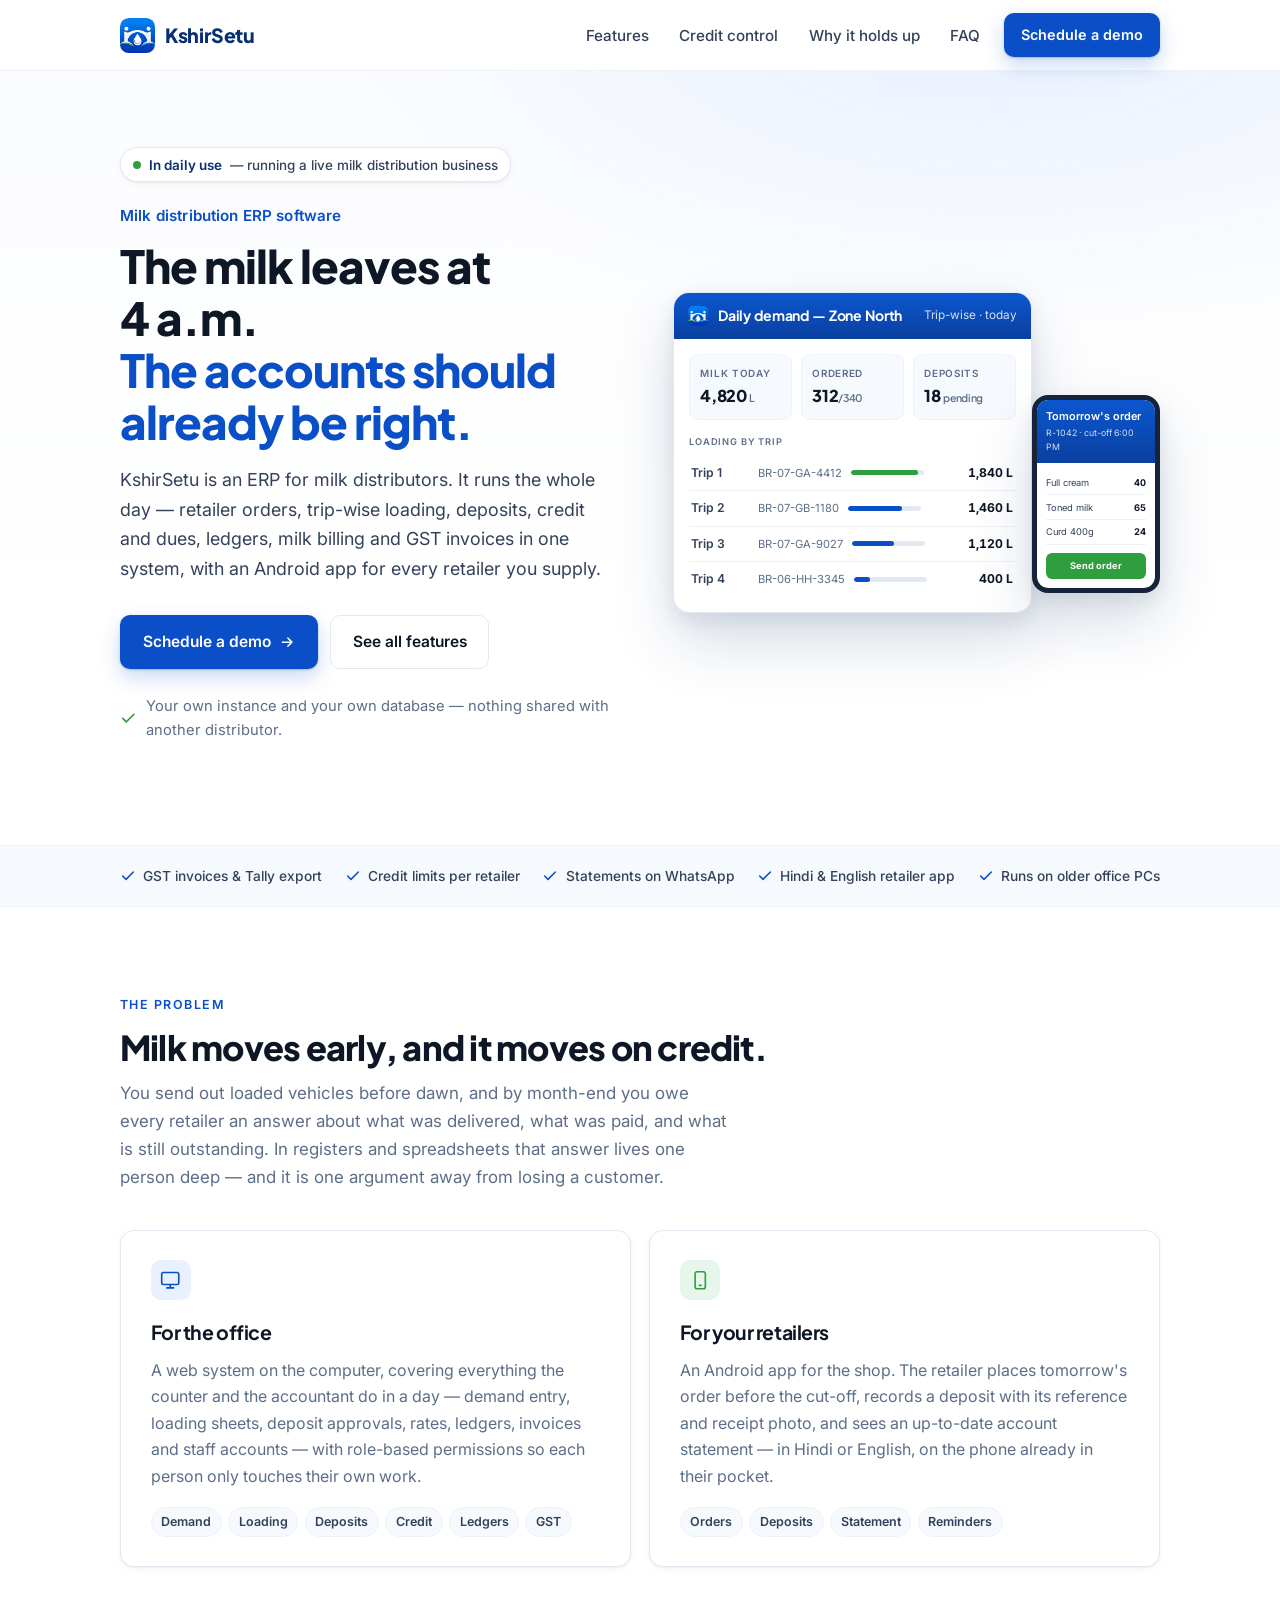
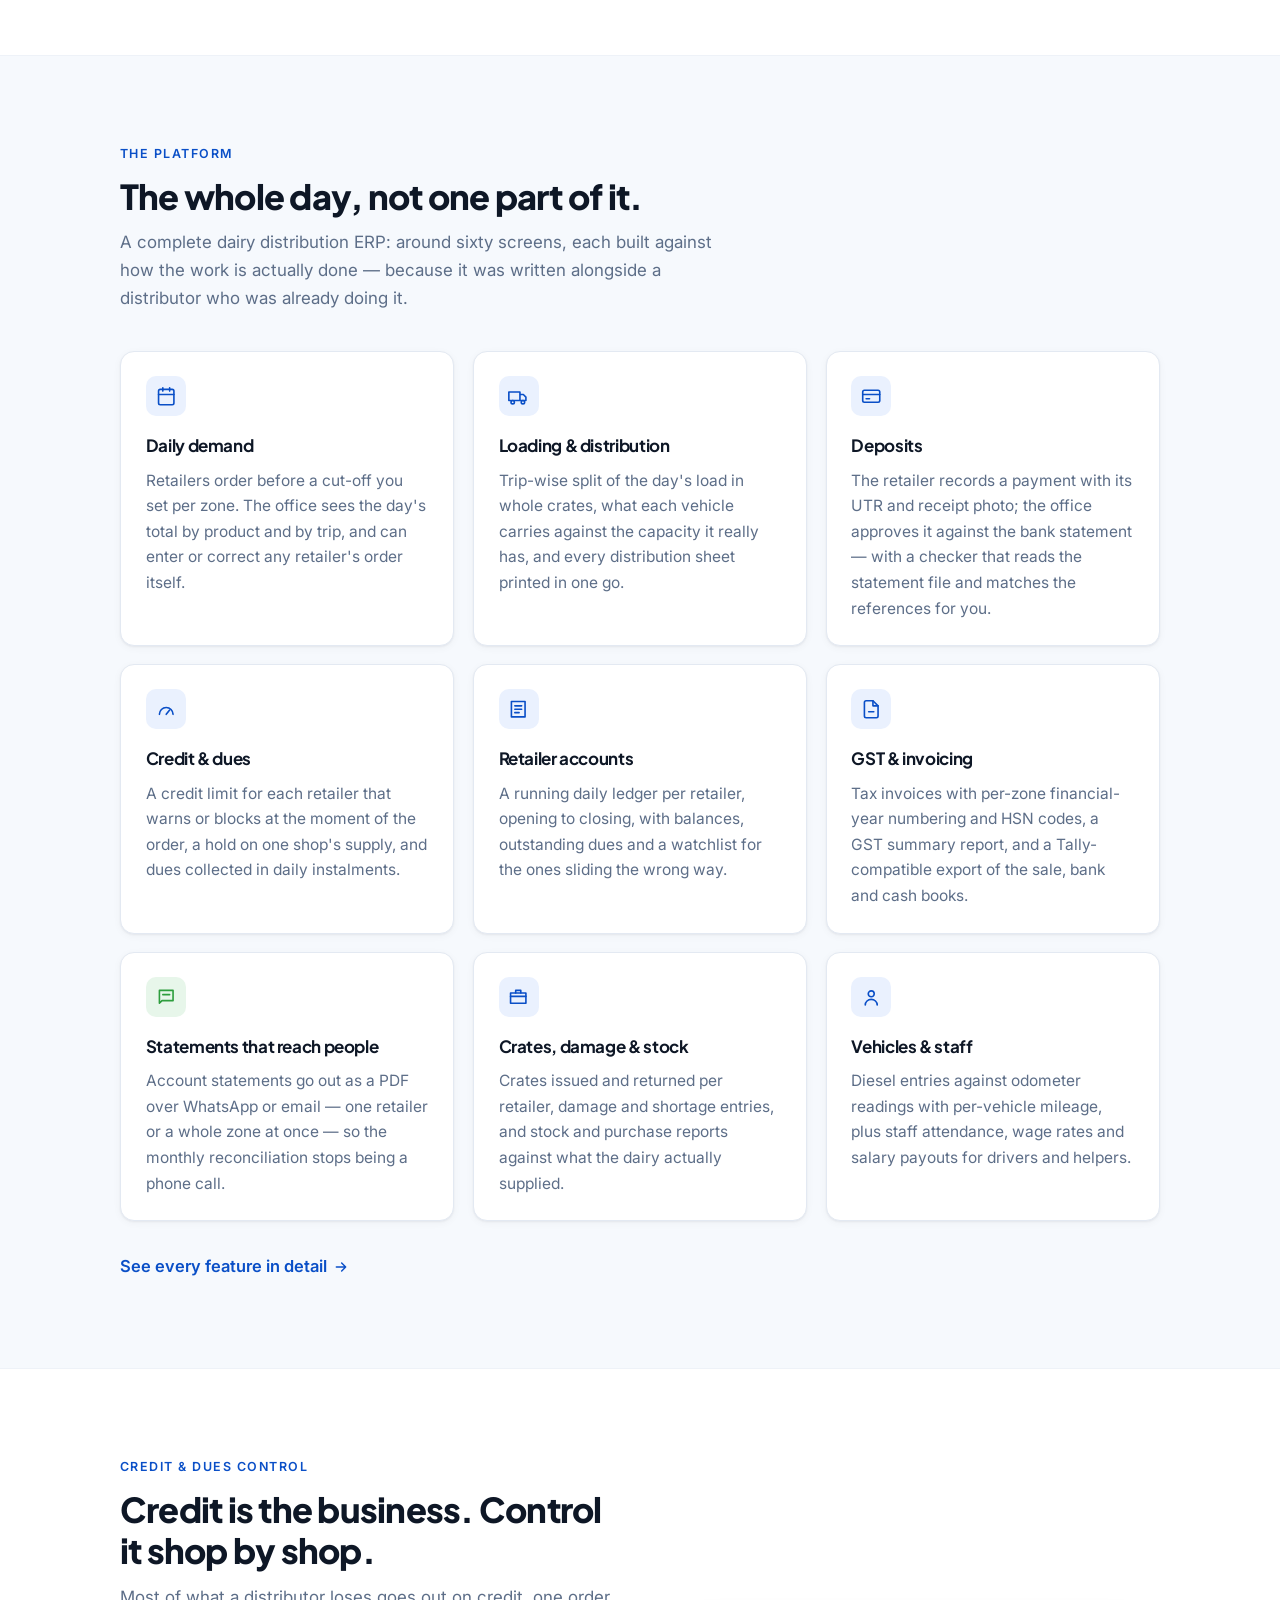
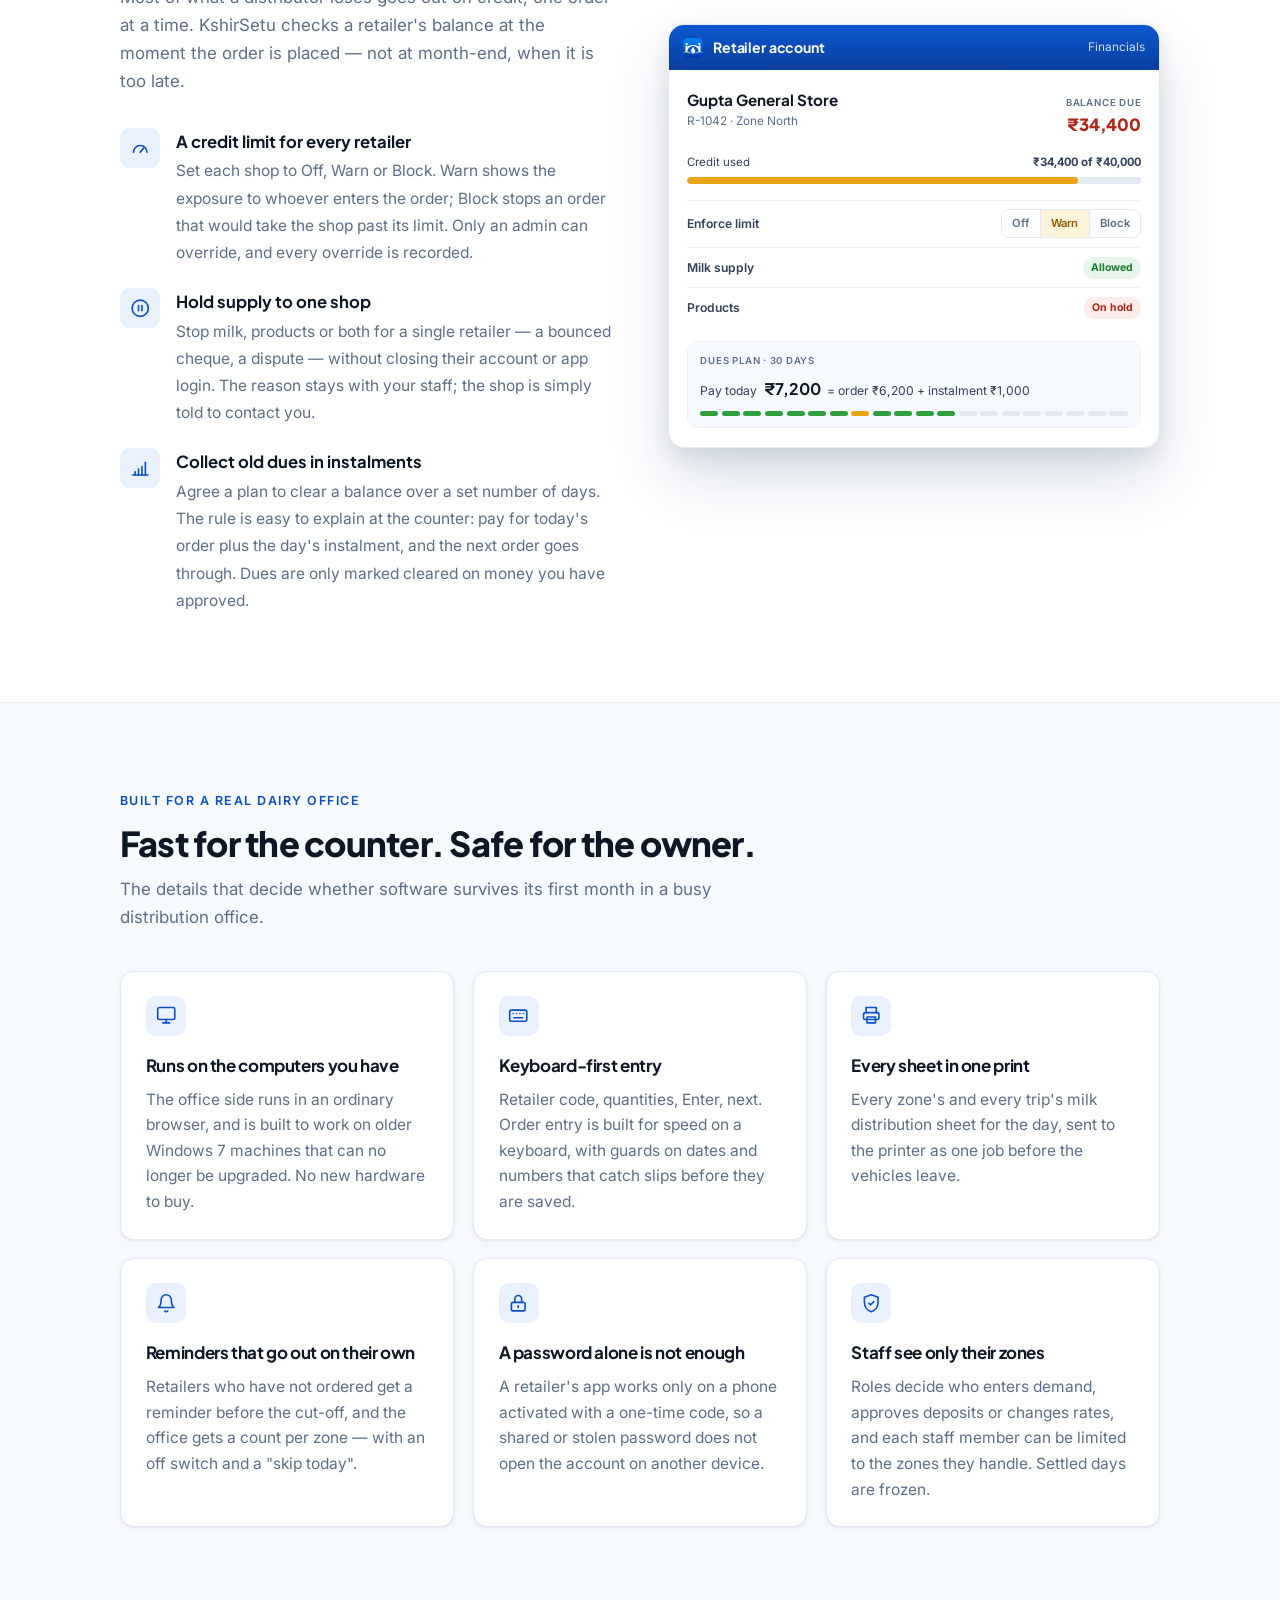
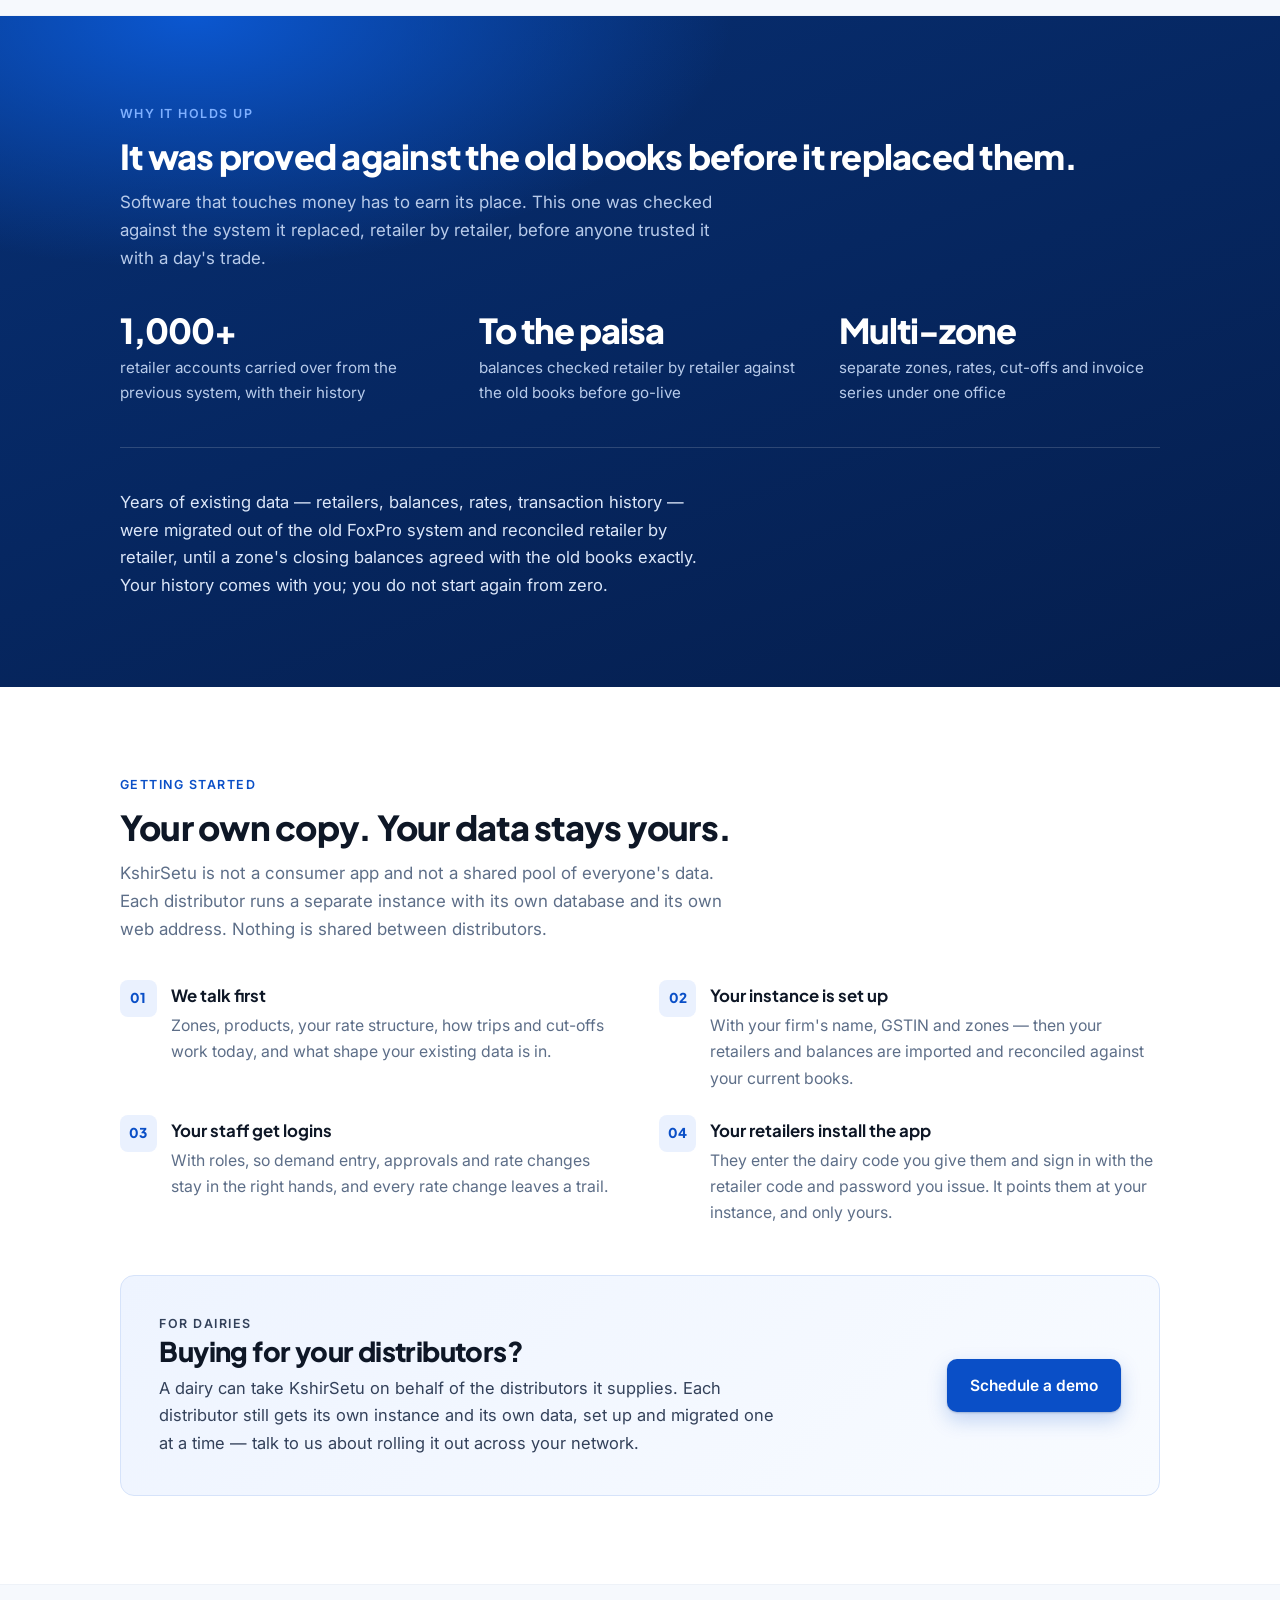
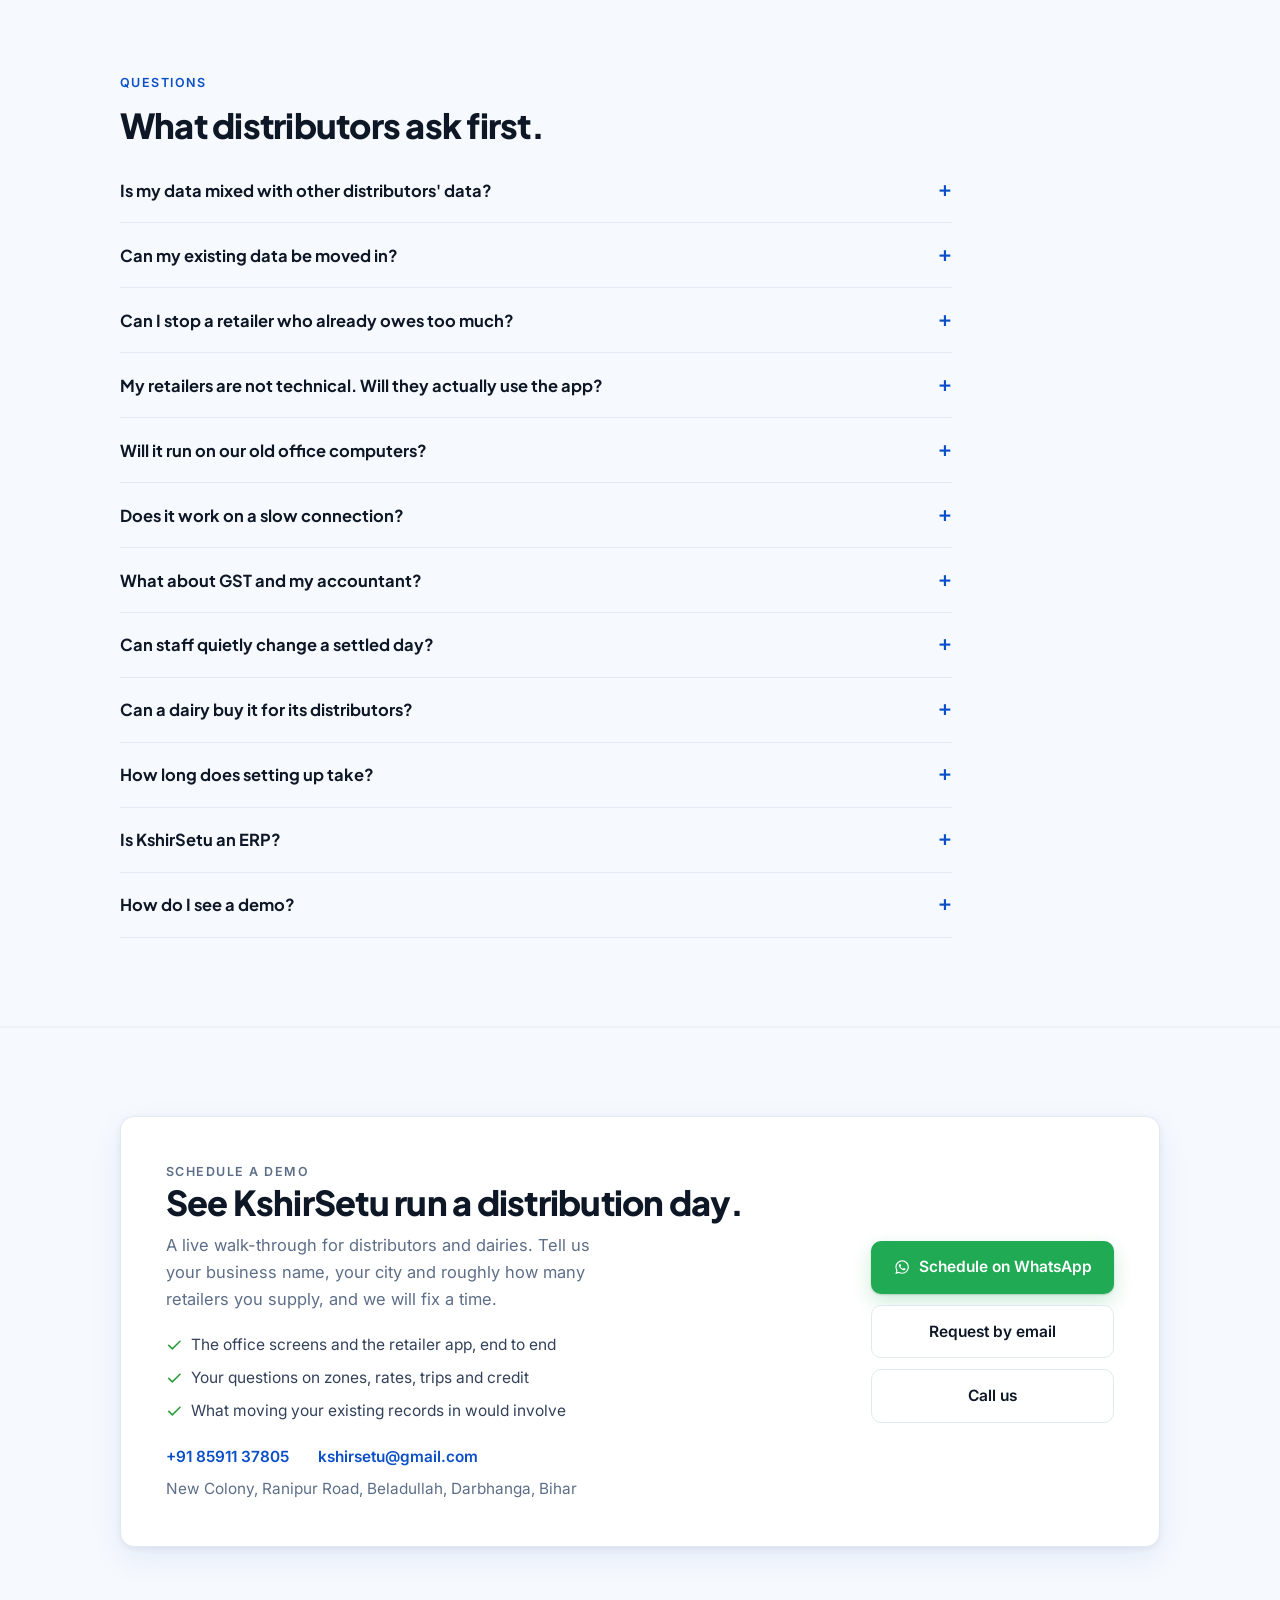
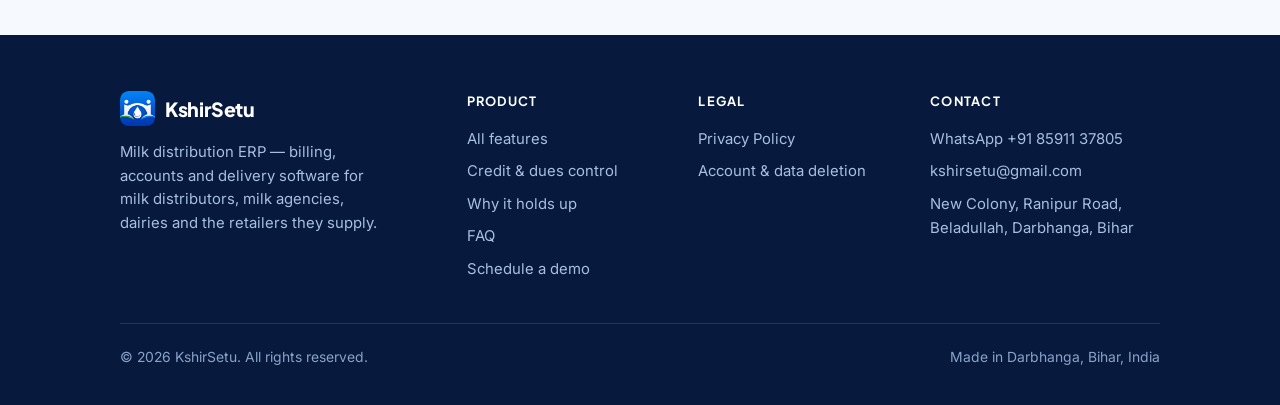
==== commit f0e2fe4b: "Say what it is: a milk distribution ERP Add ERP and related search terms (milk billing, milk agency," ====
--- a/index.html
+++ b/index.html
@@ -3,20 +3,21 @@
 <head>
 <meta charset="utf-8">
 <meta name="viewport" content="width=device-width, initial-scale=1">
-<title>KshirSetu — Milk Distribution Management Software for Distributors &amp; Dairies</title>
-<meta name="description" content="KshirSetu is milk distribution management software for distributors and dairies in India: retailer orders, trip-wise loading, deposits, credit limits, retailer ledgers and GST invoices, with an Android app for retailers.">
+<title>KshirSetu — Milk Distribution ERP for Distributors &amp; Dairies</title>
+<meta name="description" content="KshirSetu is a milk distribution ERP for distributors, milk agencies and dairies in India: retailer orders, trip-wise loading, deposits, credit limits, retailer ledgers, milk billing and GST invoices, with an Android app for retailers.">
+<meta name="keywords" content="milk distribution ERP, dairy ERP, dairy distribution ERP, milk ERP software, milk distributor software, milk agency software, dairy distributor management software, milk billing software, dairy billing software, dairy accounting software, retailer ledger software, milk delivery trip management, GST billing for milk distributors">
 <link rel="canonical" href="https://www.kshirsetu.in/">
 <meta name="robots" content="index, follow">
 <meta property="og:site_name" content="KshirSetu">
 <meta property="og:locale" content="en_IN">
-<meta property="og:title" content="KshirSetu — Milk Distribution Management Software">
+<meta property="og:title" content="KshirSetu — Milk Distribution ERP Software">
 <meta property="og:description" content="Orders, trip-wise loading, deposits, credit control, retailer ledgers and GST invoices — with an Android app for the retailers you supply.">
 <meta property="og:type" content="website">
 <meta property="og:url" content="https://www.kshirsetu.in/">
 <meta property="og:image" content="https://www.kshirsetu.in/assets/og.png">
 <meta property="og:image:width" content="1200">
 <meta property="og:image:height" content="630">
-<meta property="og:image:alt" content="KshirSetu — milk distribution management software">
+<meta property="og:image:alt" content="KshirSetu — milk distribution ERP software">
 <meta name="twitter:card" content="summary_large_image">
 <meta name="theme-color" content="#0A4FC7">
 <link rel="icon" href="./assets/favicon-32.png" sizes="32x32">
@@ -69,9 +70,10 @@
       "name": "KshirSetu",
       "url": "https://www.kshirsetu.in/",
       "applicationCategory": "BusinessApplication",
-      "applicationSubCategory": "Milk distribution management software",
+      "applicationSubCategory": "Milk distribution ERP",
       "operatingSystem": "Web browser, Android",
-      "description": "Milk distribution management software for milk distributors and dairies: retailer orders, trip-wise loading, deposits, credit limits and dues collection, retailer ledgers, GST invoices and a retailer Android app.",
+      "keywords": "milk distribution ERP, dairy ERP, dairy distribution ERP, milk ERP software, milk distributor software, milk agency software, dairy distributor management software, milk billing software, dairy billing software, dairy accounting software, retailer ledger software, milk delivery trip management, GST billing for milk distributors",
+      "description": "Milk distribution ERP for milk distributors, milk agencies and dairies: retailer orders, trip-wise loading, deposits, credit limits and dues collection, retailer ledgers, GST invoices and a retailer Android app.",
       "featureList": [
         "Retailer milk and product orders with per-zone cut-offs",
         "Trip-wise loading by whole crates with vehicle capacity warnings",
@@ -165,6 +167,14 @@
           "acceptedAnswer": {
             "@type": "Answer",
             "text": "A new instance can be running in about an hour. The real work is your data — importing retailers and balances and agreeing that they match your books — and that depends on the state of the records you are coming from."
+          }
+        },
+        {
+          "@type": "Question",
+          "name": "Is KshirSetu an ERP?",
+          "acceptedAnswer": {
+            "@type": "Answer",
+            "text": "Yes — an ERP built for milk and dairy distribution. Instead of separate milk billing software, a ledger register and a spreadsheet for trips, one system holds retailer orders, loading and vehicles, purchases, stock and crates, deposits, retailer accounts, GST invoices, fuel and staff salary. It is made for the distributor's side of the dairy business, not for milk collection from farmers."
           }
         },
         {
@@ -229,10 +239,10 @@
   <div class="wrap hero-grid">
     <div>
       <span class="pill"><span class="dot"></span> <b>In daily use</b> — running a live milk distribution business</span>
-      <h1><span class="kicker">Milk distribution management software</span>The milk leaves at 4&nbsp;a.m. <span class="hl">The accounts should already be right.</span></h1>
-      <p class="lede">KshirSetu runs the whole day of a milk distributor — retailer
-      orders, trip-wise loading, deposits, credit and dues, ledgers and GST invoices in
-      one system, with an Android app for every retailer you supply.</p>
+      <h1><span class="kicker">Milk distribution ERP software</span>The milk leaves at 4&nbsp;a.m. <span class="hl">The accounts should already be right.</span></h1>
+      <p class="lede">KshirSetu is an ERP for milk distributors. It runs the whole day —
+      retailer orders, trip-wise loading, deposits, credit and dues, ledgers, milk billing
+      and GST invoices in one system, with an Android app for every retailer you supply.</p>
       <div class="hero-cta">
         <a class="btn btn-primary" href="#demo">Schedule a demo <svg aria-hidden="true"><use href="#i-arrow"/></svg></a>
         <a class="btn btn-ghost" href="./features.html">See all features</a>
@@ -328,8 +338,9 @@
     <div class="sec-head rise">
       <p class="eyebrow">The platform</p>
       <h2>The whole day, not one part of it.</h2>
-      <p class="sub">Around sixty screens, each built against how the work is actually
-      done — because it was written alongside a distributor who was already doing it.</p>
+      <p class="sub">A complete dairy distribution ERP: around sixty screens, each built
+      against how the work is actually done — because it was written alongside a
+      distributor who was already doing it.</p>
     </div>
     <div class="grid3 rise">
       <div class="card">
@@ -648,6 +659,14 @@
         that depends on the state of the records you are coming from.</p>
       </details>
       <details>
+        <summary>Is KshirSetu an ERP?</summary>
+        <p>Yes — an ERP built for milk and dairy distribution. Instead of separate milk
+        billing software, a ledger register and a spreadsheet for trips, one system holds
+        retailer orders, loading and vehicles, purchases, stock and crates, deposits,
+        retailer accounts, GST invoices, fuel and staff salary. It is made for the
+        distributor's side of the dairy business, not for milk collection from farmers.</p>
+      </details>
+      <details>
         <summary>How do I see a demo?</summary>
         <p>Message us on WhatsApp or email with your business name, your city and
         roughly how many retailers you supply, and we will fix a time to walk you
@@ -695,7 +714,7 @@
           <img src="./assets/logo.png" alt="" width="256" height="256">
           <span class="name">KshirSetu</span>
         </div>
-        <p>Milk distribution management software for distributors, dairies and the retailers they supply.</p>
+        <p>Milk distribution ERP — billing, accounts and delivery software for milk distributors, milk agencies, dairies and the retailers they supply.</p>
       </div>
       <div>
         <h4>Product</h4>
